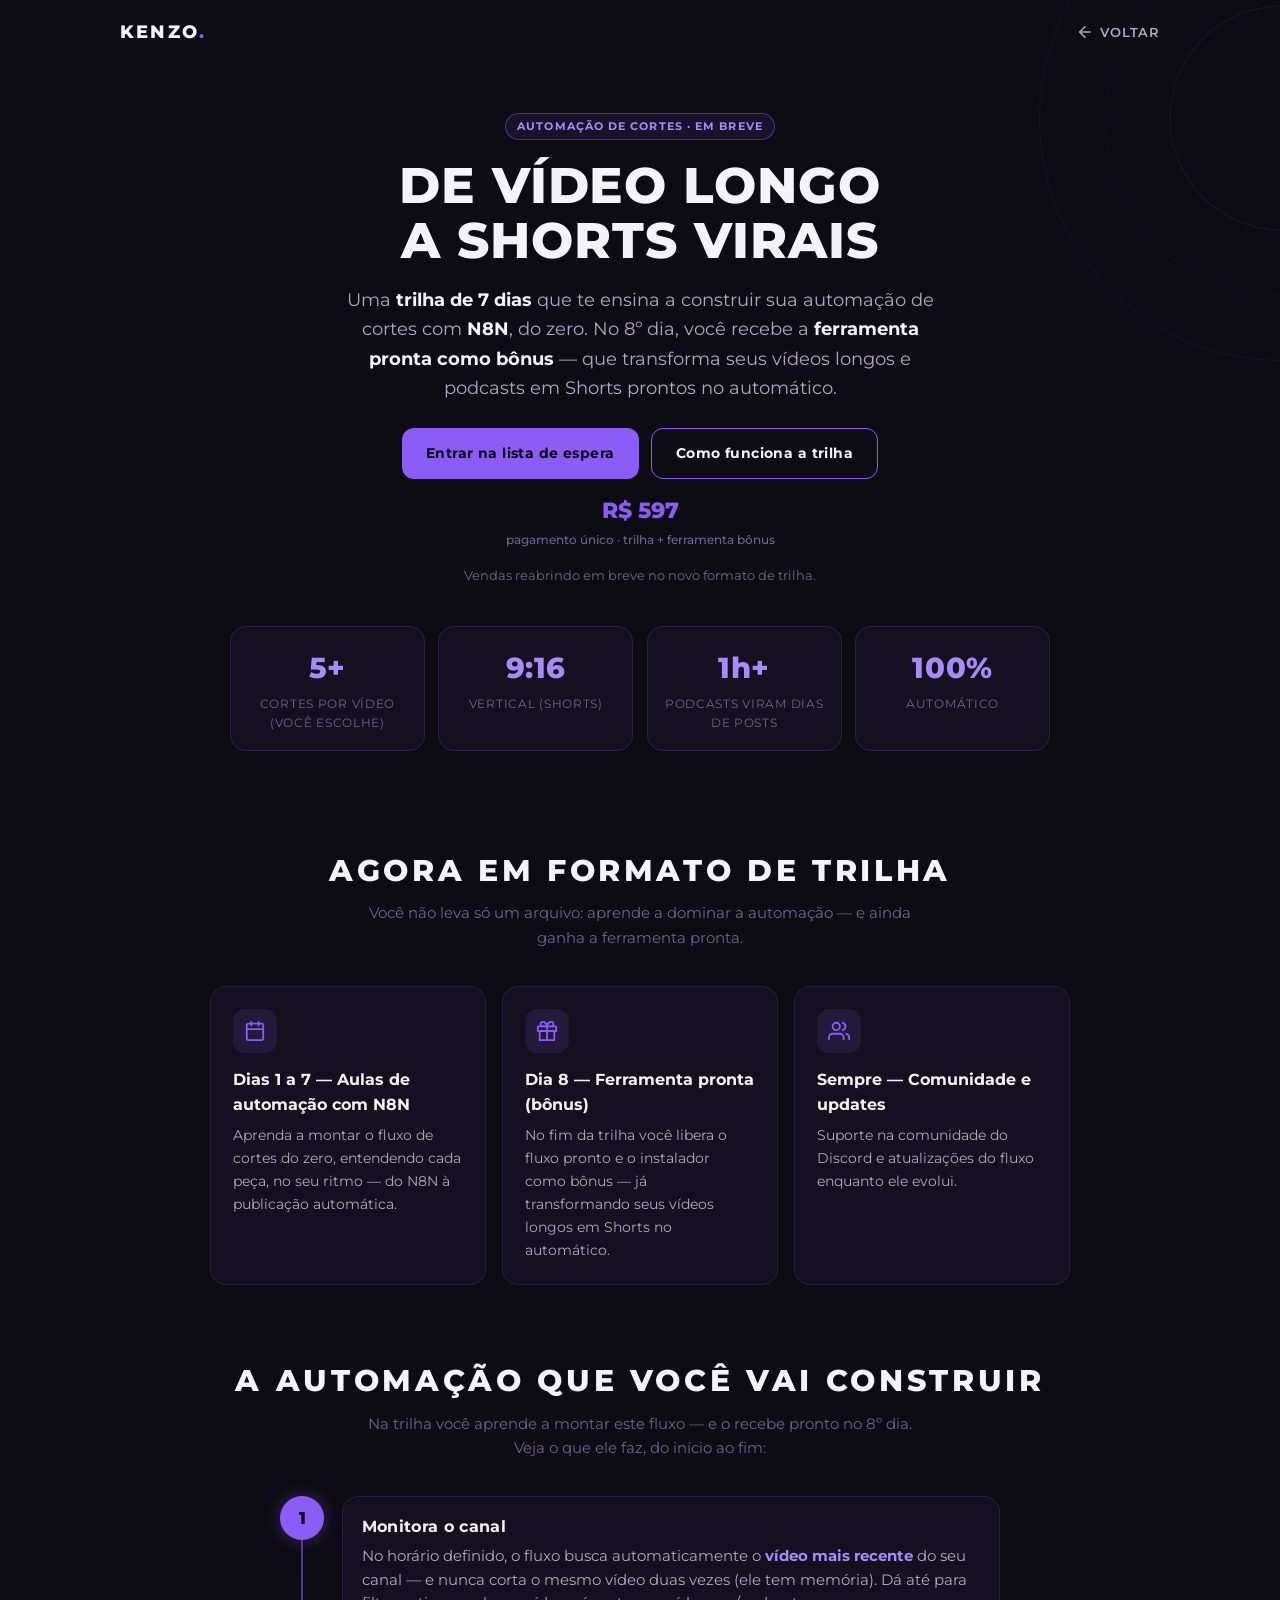
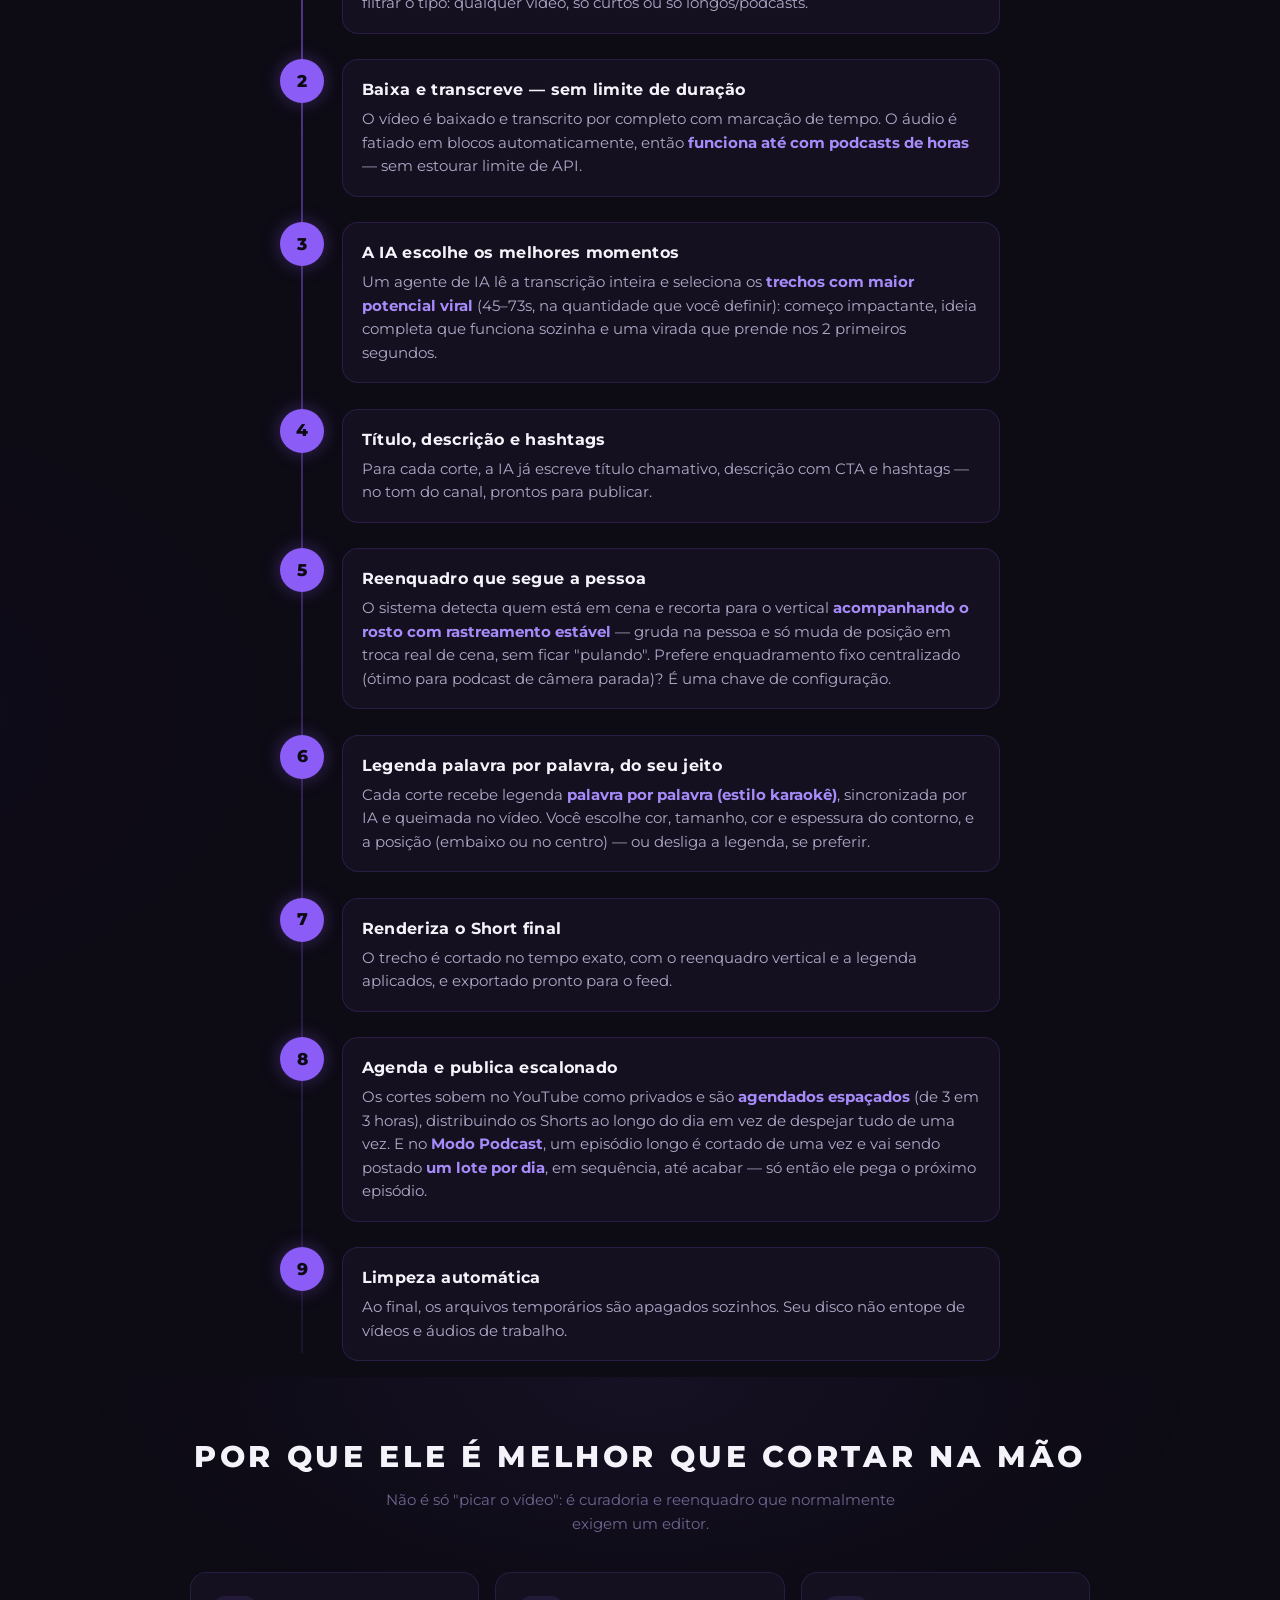
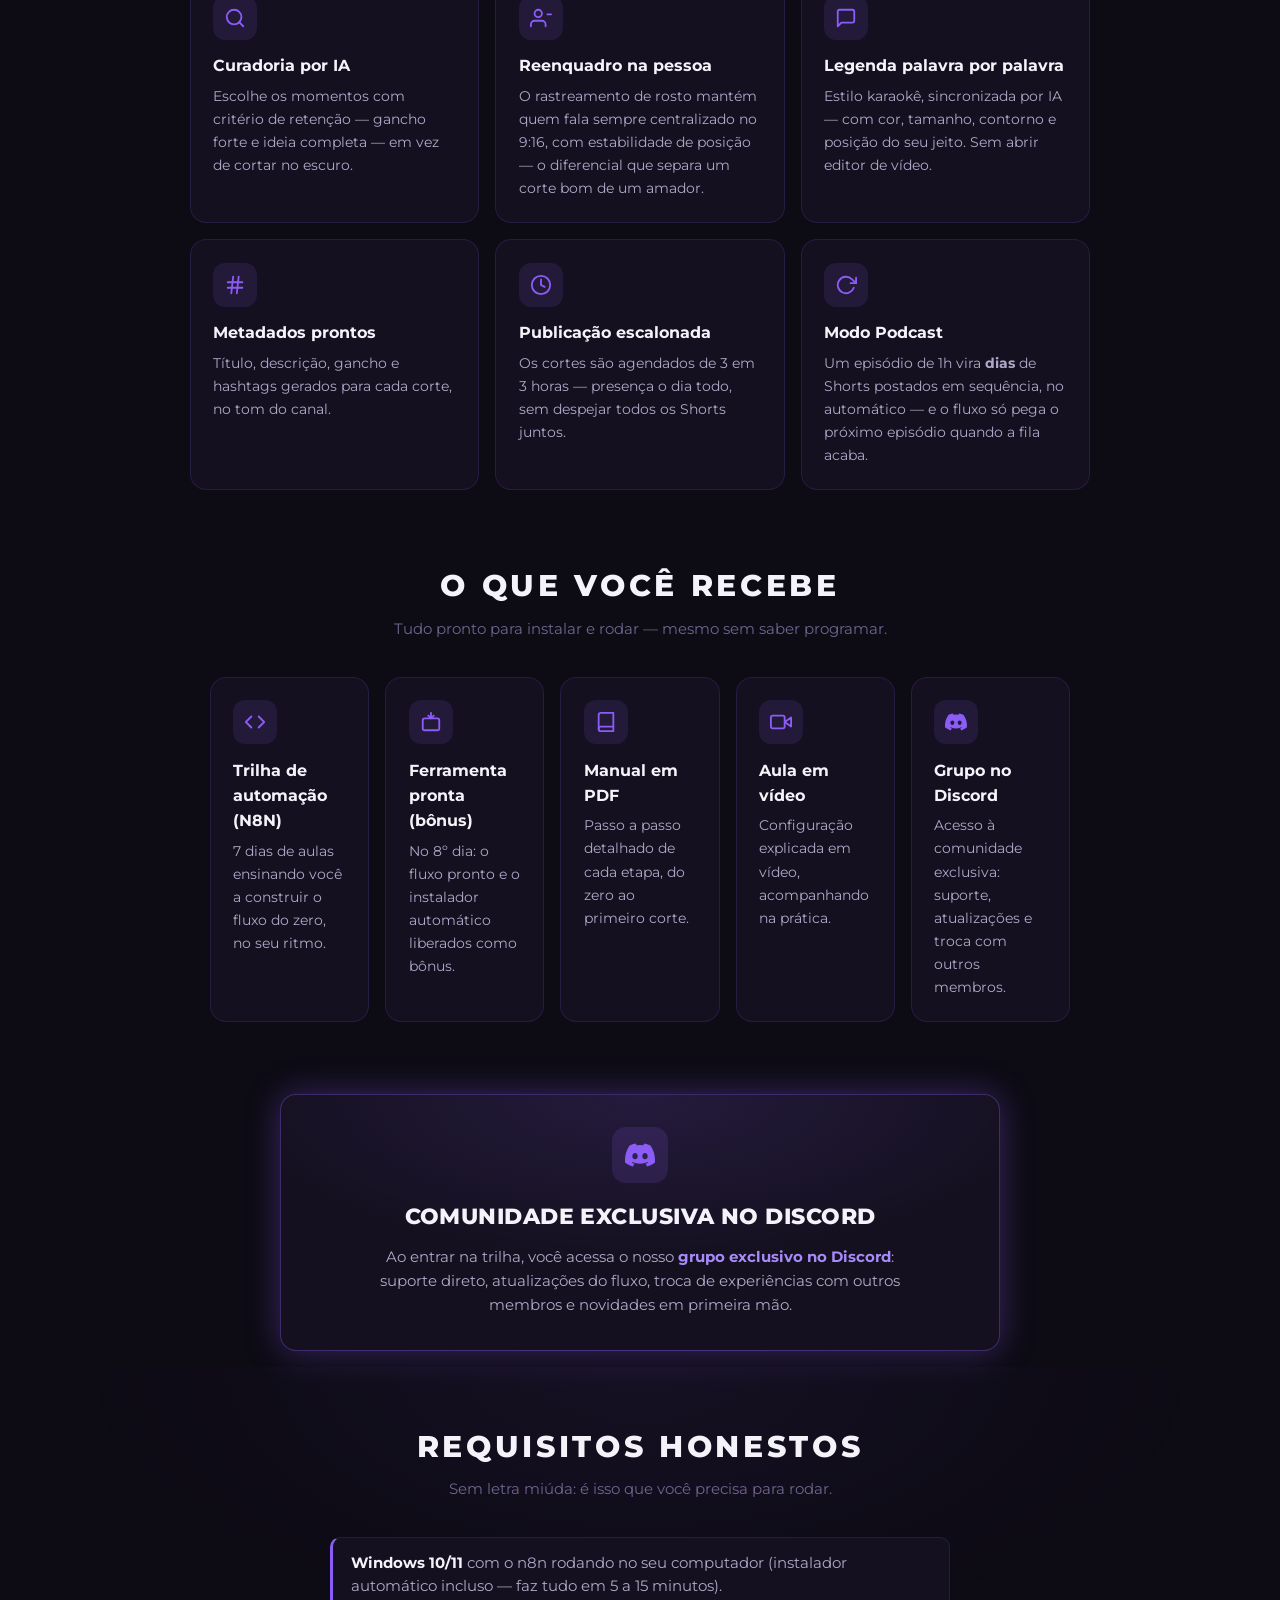
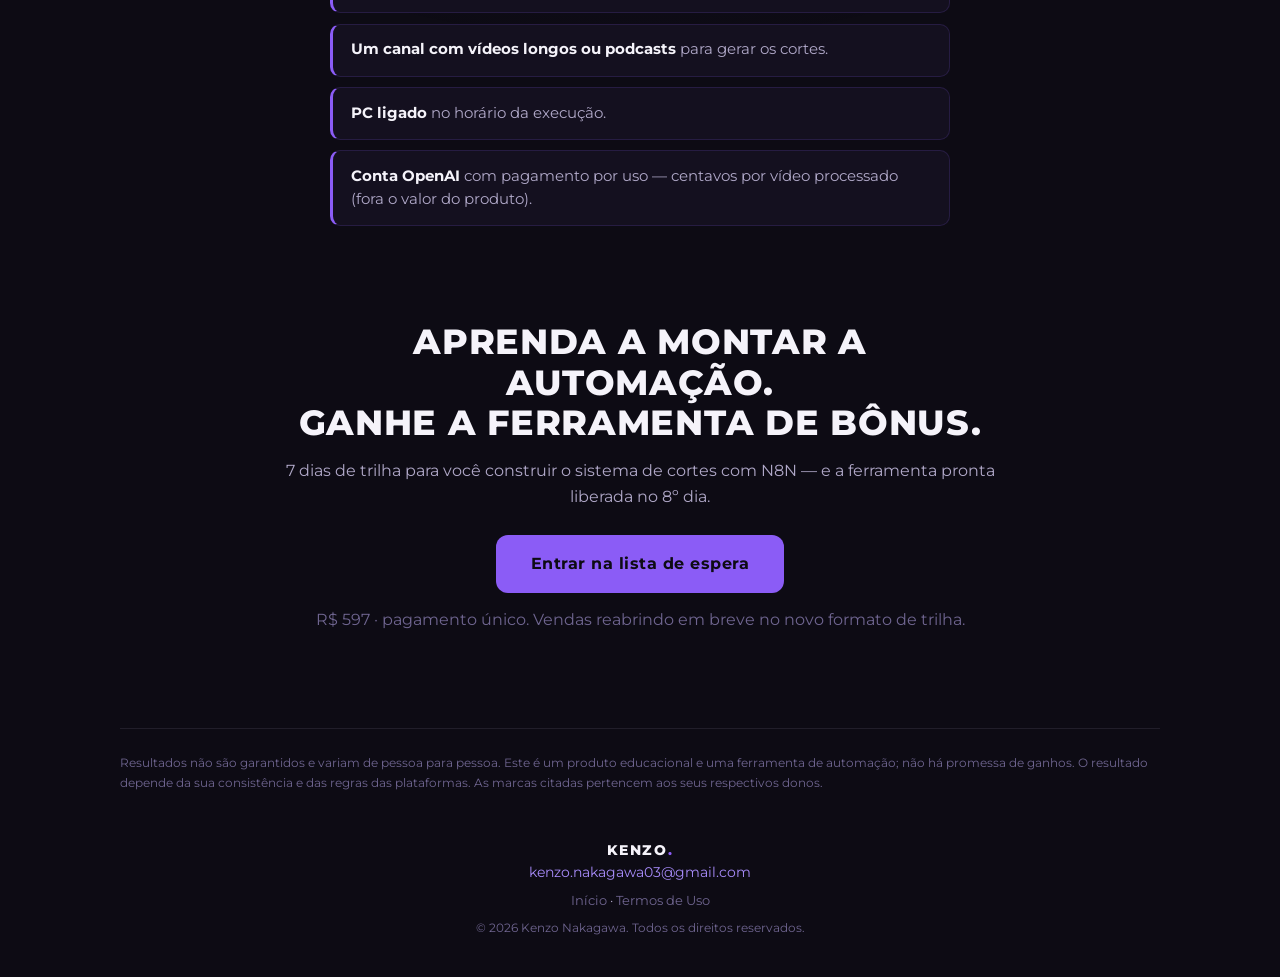
==== automacao-de-cortes.html @ 1c201d50 "AUVP: link de desconto sard.ink; repoe preco R$ 597 como ancora de pre-lancamento Co-Authored-By: Cl" ====
<!DOCTYPE html>
<html lang="pt-BR">
<head>
  <meta charset="UTF-8">
  <meta name="viewport" content="width=device-width, initial-scale=1.0">
  <title>Automação de Cortes — de vídeo longo a Shorts virais | Kenzo Nakagawa</title>

  <meta name="description" content="A IA assiste seus vídeos longos (até podcasts de horas), escolhe os melhores momentos e publica Shorts verticais prontos no YouTube: reenquadrados na pessoa, com legenda palavra por palavra e agendamento. Sem editor.">
  <meta name="author" content="Kenzo Nakagawa">

  <meta property="og:type" content="website">
  <meta property="og:title" content="Automação de Cortes — de vídeo longo a Shorts virais">
  <meta property="og:description" content="Vídeo longo ou podcast vira Shorts prontos: melhores momentos escolhidos por IA, reenquadro na pessoa, legenda palavra por palavra e agendamento. Veja como funciona.">
  <meta property="og:image" content="https://nakagawakenzoo.github.io/assets/og-cover.jpg">
  <meta property="og:url" content="https://nakagawakenzoo.github.io/automacao-de-cortes.html">
  <meta name="twitter:card" content="summary_large_image">
  <link rel="canonical" href="https://nakagawakenzoo.github.io/automacao-de-cortes.html">

  <link rel="icon" type="image/svg+xml" href="assets/favicon.svg">

  <link rel="preconnect" href="https://fonts.googleapis.com">
  <link rel="preconnect" href="https://fonts.gstatic.com" crossorigin>
  <link href="https://fonts.googleapis.com/css2?family=Montserrat:wght@400;500;600;700;800&display=swap" rel="stylesheet">

  <link rel="stylesheet" href="styles.css">
  <link rel="stylesheet" href="produto.css">

  <!-- Analytics (GoatCounter — sem cookies, LGPD-friendly). Descomentar após criar a conta (ver index.html). -->
  <!-- <script data-goatcounter="https://kenzonakagawa.goatcounter.com/count" async src="https://gc.zgo.at/count.js"></script> -->
</head>
<body class="page-cortes">

  <a class="skip-link" href="#como-funciona">Pular para o conteúdo</a>

  <div class="rings" aria-hidden="true">
    <svg class="rings-svg rings-top" viewBox="0 0 600 600" fill="none">
      <circle cx="300" cy="300" r="120" stroke="currentColor" stroke-width="1.5"/>
      <circle cx="300" cy="300" r="190" stroke="currentColor" stroke-width="1" stroke-dasharray="6 14"/>
      <circle cx="300" cy="300" r="260" stroke="currentColor" stroke-width="1"/>
    </svg>
  </div>

  <!-- ============ HEADER ============ -->
  <header class="header" id="header">
    <nav class="header-inner" aria-label="Navegação principal">
      <a class="brand" href="index.html">KENZO<span class="brand-accent">.</span></a>
      <a class="back-link" href="index.html#produtos">
        <svg viewBox="0 0 24 24" fill="none" stroke="currentColor" stroke-width="2" stroke-linecap="round" stroke-linejoin="round" aria-hidden="true"><line x1="19" y1="12" x2="5" y2="12"/><polyline points="12 19 5 12 12 5"/></svg>
        <span>Voltar</span>
      </a>
    </nav>
  </header>

  <main>

    <!-- ============ HERO ============ -->
    <section class="v-hero">
      <span class="badge">Automação de Cortes · Em breve</span>
      <h1 class="v-hero-title">De vídeo longo<br>a Shorts virais</h1>
      <p class="v-hero-sub">Uma <strong>trilha de 7 dias</strong> que te ensina a construir sua automação de cortes com <strong>N8N</strong>, do zero. No 8º dia, você recebe a <strong>ferramenta pronta como bônus</strong> — que transforma seus vídeos longos e podcasts em Shorts prontos no automático.</p>
      <div class="v-hero-actions">
        <!-- Vendas pausadas: link Kiwify guardado p/ reabertura -> https://pay.kiwify.com.br/1YQ9fto -->
        <a class="btn btn-primary" href="mailto:kenzo.nakagawa03@gmail.com?subject=Lista%20de%20espera%20-%20Automa%C3%A7%C3%A3o%20de%20Cortes&body=Quero%20ser%20avisado(a)%20quando%20a%20trilha%20de%20Automa%C3%A7%C3%A3o%20de%20Cortes%20for%20lan%C3%A7ada.">Entrar na lista de espera</a>
        <a class="btn btn-ghost" href="#trilha">Como funciona a trilha</a>
      </div>
      <p class="v-price">R$ 597 <span>pagamento único · trilha + ferramenta bônus</span></p>
      <p class="v-cta-note">Vendas reabrindo em breve no novo formato de trilha.</p>

      <div class="v-stats">
        <div class="v-stat"><span class="v-stat-num">5+</span><span class="v-stat-label">cortes por vídeo (você escolhe)</span></div>
        <div class="v-stat"><span class="v-stat-num">9:16</span><span class="v-stat-label">vertical (Shorts)</span></div>
        <div class="v-stat"><span class="v-stat-num">1h+</span><span class="v-stat-label">podcasts viram dias de posts</span></div>
        <div class="v-stat"><span class="v-stat-num">100%</span><span class="v-stat-label">automático</span></div>
      </div>
    </section>

    <!-- ============ A TRILHA ============ -->
    <section class="v-section" id="trilha">
      <div class="v-section-head">
        <h2 class="section-title">Agora em formato de trilha</h2>
        <p class="section-sub">Você não leva só um arquivo: aprende a dominar a automação — e ainda ganha a ferramenta pronta.</p>
      </div>
      <div class="v-grid">
        <div class="v-feature">
          <div class="v-feature-ic" aria-hidden="true"><svg viewBox="0 0 24 24" fill="none" stroke="currentColor" stroke-width="2" stroke-linecap="round" stroke-linejoin="round"><rect x="3" y="4" width="18" height="18" rx="2"/><line x1="16" y1="2" x2="16" y2="6"/><line x1="8" y1="2" x2="8" y2="6"/><line x1="3" y1="10" x2="21" y2="10"/></svg></div>
          <h3>Dias 1 a 7 — Aulas de automação com N8N</h3>
          <p>Aprenda a montar o fluxo de cortes do zero, entendendo cada peça, no seu ritmo — do N8N à publicação automática.</p>
        </div>
        <div class="v-feature">
          <div class="v-feature-ic" aria-hidden="true"><svg viewBox="0 0 24 24" fill="none" stroke="currentColor" stroke-width="2" stroke-linecap="round" stroke-linejoin="round"><polyline points="20 12 20 22 4 22 4 12"/><rect x="2" y="7" width="20" height="5"/><line x1="12" y1="22" x2="12" y2="7"/><path d="M12 7H7.5a2.5 2.5 0 0 1 0-5C11 2 12 7 12 7z"/><path d="M12 7h4.5a2.5 2.5 0 0 0 0-5C13 2 12 7 12 7z"/></svg></div>
          <h3>Dia 8 — Ferramenta pronta (bônus)</h3>
          <p>No fim da trilha você libera o fluxo pronto e o instalador como bônus — já transformando seus vídeos longos em Shorts no automático.</p>
        </div>
        <div class="v-feature">
          <div class="v-feature-ic" aria-hidden="true"><svg viewBox="0 0 24 24" fill="none" stroke="currentColor" stroke-width="2" stroke-linecap="round" stroke-linejoin="round"><path d="M17 21v-2a4 4 0 0 0-4-4H5a4 4 0 0 0-4 4v2"/><circle cx="9" cy="7" r="4"/><path d="M23 21v-2a4 4 0 0 0-3-3.87"/><path d="M16 3.13a4 4 0 0 1 0 7.75"/></svg></div>
          <h3>Sempre — Comunidade e updates</h3>
          <p>Suporte na comunidade do Discord e atualizações do fluxo enquanto ele evolui.</p>
        </div>
      </div>
    </section>

    <!-- ============ COMO FUNCIONA (timeline) ============ -->
    <section class="v-section" id="como-funciona">
      <div class="v-section-head">
        <h2 class="section-title">A automação que você vai construir</h2>
        <p class="section-sub">Na trilha você aprende a montar este fluxo — e o recebe pronto no 8º dia. Veja o que ele faz, do início ao fim:</p>
      </div>

      <ol class="timeline">
        <li class="tl-item">
          <div class="tl-marker"><span>1</span></div>
          <div class="tl-body">
            <h3>Monitora o canal</h3>
            <p>No horário definido, o fluxo busca automaticamente o <strong>vídeo mais recente</strong> do seu canal — e nunca corta o mesmo vídeo duas vezes (ele tem memória). Dá até para filtrar o tipo: qualquer vídeo, só curtos ou só longos/podcasts.</p>
          </div>
        </li>
        <li class="tl-item">
          <div class="tl-marker"><span>2</span></div>
          <div class="tl-body">
            <h3>Baixa e transcreve — sem limite de duração</h3>
            <p>O vídeo é baixado e transcrito por completo com marcação de tempo. O áudio é fatiado em blocos automaticamente, então <strong>funciona até com podcasts de horas</strong> — sem estourar limite de API.</p>
          </div>
        </li>
        <li class="tl-item">
          <div class="tl-marker"><span>3</span></div>
          <div class="tl-body">
            <h3>A IA escolhe os melhores momentos</h3>
            <p>Um agente de IA lê a transcrição inteira e seleciona os <strong>trechos com maior potencial viral</strong> (45–73s, na quantidade que você definir): começo impactante, ideia completa que funciona sozinha e uma virada que prende nos 2 primeiros segundos.</p>
          </div>
        </li>
        <li class="tl-item">
          <div class="tl-marker"><span>4</span></div>
          <div class="tl-body">
            <h3>Título, descrição e hashtags</h3>
            <p>Para cada corte, a IA já escreve título chamativo, descrição com CTA e hashtags — no tom do canal, prontos para publicar.</p>
          </div>
        </li>
        <li class="tl-item">
          <div class="tl-marker"><span>5</span></div>
          <div class="tl-body">
            <h3>Reenquadro que segue a pessoa</h3>
            <p>O sistema detecta quem está em cena e recorta para o vertical <strong>acompanhando o rosto com rastreamento estável</strong> — gruda na pessoa e só muda de posição em troca real de cena, sem ficar "pulando". Prefere enquadramento fixo centralizado (ótimo para podcast de câmera parada)? É uma chave de configuração.</p>
          </div>
        </li>
        <li class="tl-item">
          <div class="tl-marker"><span>6</span></div>
          <div class="tl-body">
            <h3>Legenda palavra por palavra, do seu jeito</h3>
            <p>Cada corte recebe legenda <strong>palavra por palavra (estilo karaokê)</strong>, sincronizada por IA e queimada no vídeo. Você escolhe cor, tamanho, cor e espessura do contorno, e a posição (embaixo ou no centro) — ou desliga a legenda, se preferir.</p>
          </div>
        </li>
        <li class="tl-item">
          <div class="tl-marker"><span>7</span></div>
          <div class="tl-body">
            <h3>Renderiza o Short final</h3>
            <p>O trecho é cortado no tempo exato, com o reenquadro vertical e a legenda aplicados, e exportado pronto para o feed.</p>
          </div>
        </li>
        <li class="tl-item">
          <div class="tl-marker"><span>8</span></div>
          <div class="tl-body">
            <h3>Agenda e publica escalonado</h3>
            <p>Os cortes sobem no YouTube como privados e são <strong>agendados espaçados</strong> (de 3 em 3 horas), distribuindo os Shorts ao longo do dia em vez de despejar tudo de uma vez. E no <strong>Modo Podcast</strong>, um episódio longo é cortado de uma vez e vai sendo postado <strong>um lote por dia</strong>, em sequência, até acabar — só então ele pega o próximo episódio.</p>
          </div>
        </li>
        <li class="tl-item">
          <div class="tl-marker"><span>9</span></div>
          <div class="tl-body">
            <h3>Limpeza automática</h3>
            <p>Ao final, os arquivos temporários são apagados sozinhos. Seu disco não entope de vídeos e áudios de trabalho.</p>
          </div>
        </li>
      </ol>
    </section>

    <!-- ============ POR QUE É BOM ============ -->
    <section class="v-section v-section-alt">
      <div class="v-section-head">
        <h2 class="section-title">Por que ele é melhor que cortar na mão</h2>
        <p class="section-sub">Não é só "picar o vídeo": é curadoria e reenquadro que normalmente exigem um editor.</p>
      </div>

      <div class="v-grid">
        <div class="v-feature">
          <div class="v-feature-ic" aria-hidden="true"><svg viewBox="0 0 24 24" fill="none" stroke="currentColor" stroke-width="2" stroke-linecap="round" stroke-linejoin="round"><circle cx="11" cy="11" r="8"/><line x1="21" y1="21" x2="16.65" y2="16.65"/></svg></div>
          <h3>Curadoria por IA</h3>
          <p>Escolhe os momentos com critério de retenção — gancho forte e ideia completa — em vez de cortar no escuro.</p>
        </div>
        <div class="v-feature">
          <div class="v-feature-ic" aria-hidden="true"><svg viewBox="0 0 24 24" fill="none" stroke="currentColor" stroke-width="2" stroke-linecap="round" stroke-linejoin="round"><path d="M17 21v-2a4 4 0 0 0-4-4H5a4 4 0 0 0-4 4v2"/><circle cx="9" cy="7" r="4"/><line x1="19" y1="8" x2="23" y2="8"/></svg></div>
          <h3>Reenquadro na pessoa</h3>
          <p>O rastreamento de rosto mantém quem fala sempre centralizado no 9:16, com estabilidade de posição — o diferencial que separa um corte bom de um amador.</p>
        </div>
        <div class="v-feature">
          <div class="v-feature-ic" aria-hidden="true"><svg viewBox="0 0 24 24" fill="none" stroke="currentColor" stroke-width="2" stroke-linecap="round" stroke-linejoin="round"><path d="M21 15a2 2 0 0 1-2 2H7l-4 4V5a2 2 0 0 1 2-2h14a2 2 0 0 1 2 2z"/></svg></div>
          <h3>Legenda palavra por palavra</h3>
          <p>Estilo karaokê, sincronizada por IA — com cor, tamanho, contorno e posição do seu jeito. Sem abrir editor de vídeo.</p>
        </div>
        <div class="v-feature">
          <div class="v-feature-ic" aria-hidden="true"><svg viewBox="0 0 24 24" fill="none" stroke="currentColor" stroke-width="2" stroke-linecap="round" stroke-linejoin="round"><line x1="4" y1="9" x2="20" y2="9"/><line x1="4" y1="15" x2="20" y2="15"/><line x1="10" y1="3" x2="8" y2="21"/><line x1="16" y1="3" x2="14" y2="21"/></svg></div>
          <h3>Metadados prontos</h3>
          <p>Título, descrição, gancho e hashtags gerados para cada corte, no tom do canal.</p>
        </div>
        <div class="v-feature">
          <div class="v-feature-ic" aria-hidden="true"><svg viewBox="0 0 24 24" fill="none" stroke="currentColor" stroke-width="2" stroke-linecap="round" stroke-linejoin="round"><circle cx="12" cy="12" r="10"/><polyline points="12 6 12 12 16 14"/></svg></div>
          <h3>Publicação escalonada</h3>
          <p>Os cortes são agendados de 3 em 3 horas — presença o dia todo, sem despejar todos os Shorts juntos.</p>
        </div>
        <div class="v-feature">
          <div class="v-feature-ic" aria-hidden="true"><svg viewBox="0 0 24 24" fill="none" stroke="currentColor" stroke-width="2" stroke-linecap="round" stroke-linejoin="round"><polyline points="23 4 23 10 17 10"/><path d="M20.49 15a9 9 0 1 1-2.12-9.36L23 10"/></svg></div>
          <h3>Modo Podcast</h3>
          <p>Um episódio de 1h vira <strong>dias</strong> de Shorts postados em sequência, no automático — e o fluxo só pega o próximo episódio quando a fila acaba.</p>
        </div>
      </div>
    </section>

    <!-- ============ INCLUÍDO ============ -->
    <section class="v-section">
      <div class="v-section-head">
        <h2 class="section-title">O que você recebe</h2>
        <p class="section-sub">Tudo pronto para instalar e rodar — mesmo sem saber programar.</p>
      </div>

      <div class="v-grid v-grid-4">
        <div class="v-deliver">
          <div class="v-feature-ic" aria-hidden="true"><svg viewBox="0 0 24 24" fill="none" stroke="currentColor" stroke-width="2" stroke-linecap="round" stroke-linejoin="round"><polyline points="16 18 22 12 16 6"/><polyline points="8 6 2 12 8 18"/></svg></div>
          <h3>Trilha de automação (N8N)</h3>
          <p>7 dias de aulas ensinando você a construir o fluxo do zero, no seu ritmo.</p>
        </div>
        <div class="v-deliver">
          <div class="v-feature-ic" aria-hidden="true"><svg viewBox="0 0 24 24" fill="none" stroke="currentColor" stroke-width="2" stroke-linecap="round" stroke-linejoin="round"><path d="M12 2v6m0 0 3-3m-3 3L9 5"/><rect x="3" y="8" width="18" height="13" rx="2"/></svg></div>
          <h3>Ferramenta pronta (bônus)</h3>
          <p>No 8º dia: o fluxo pronto e o instalador automático liberados como bônus.</p>
        </div>
        <div class="v-deliver">
          <div class="v-feature-ic" aria-hidden="true"><svg viewBox="0 0 24 24" fill="none" stroke="currentColor" stroke-width="2" stroke-linecap="round" stroke-linejoin="round"><path d="M4 19.5A2.5 2.5 0 0 1 6.5 17H20"/><path d="M6.5 2H20v20H6.5A2.5 2.5 0 0 1 4 19.5v-15A2.5 2.5 0 0 1 6.5 2z"/></svg></div>
          <h3>Manual em PDF</h3>
          <p>Passo a passo detalhado de cada etapa, do zero ao primeiro corte.</p>
        </div>
        <div class="v-deliver">
          <div class="v-feature-ic" aria-hidden="true"><svg viewBox="0 0 24 24" fill="none" stroke="currentColor" stroke-width="2" stroke-linecap="round" stroke-linejoin="round"><polygon points="23 7 16 12 23 17 23 7"/><rect x="1" y="5" width="15" height="14" rx="2"/></svg></div>
          <h3>Aula em vídeo</h3>
          <p>Configuração explicada em vídeo, acompanhando na prática.</p>
        </div>
        <div class="v-deliver">
          <div class="v-feature-ic" aria-hidden="true"><svg viewBox="0 0 24 24" fill="currentColor"><path d="M20.317 4.369a19.79 19.79 0 0 0-4.885-1.515a.074.074 0 0 0-.079.037c-.21.375-.444.864-.608 1.25a18.27 18.27 0 0 0-5.487 0a12.64 12.64 0 0 0-.617-1.25a.077.077 0 0 0-.079-.037A19.736 19.736 0 0 0 3.677 4.37a.07.07 0 0 0-.032.027C.533 9.046-.32 13.58.099 18.057a.082.082 0 0 0 .031.057a19.9 19.9 0 0 0 5.993 3.03a.078.078 0 0 0 .084-.028a14.09 14.09 0 0 0 1.226-1.994a.076.076 0 0 0-.041-.106a13.1 13.1 0 0 1-1.872-.892a.077.077 0 0 1-.008-.128a10.2 10.2 0 0 0 .372-.292a.074.074 0 0 1 .077-.01c3.928 1.793 8.18 1.793 12.062 0a.074.074 0 0 1 .078.009c.12.098.246.198.373.292a.077.077 0 0 1-.006.127a12.3 12.3 0 0 1-1.873.892a.077.077 0 0 0-.041.107c.36.698.772 1.362 1.225 1.993a.076.076 0 0 0 .084.028a19.84 19.84 0 0 0 6.002-3.03a.077.077 0 0 0 .032-.054c.5-5.177-.838-9.674-3.549-13.66a.061.061 0 0 0-.031-.03zM8.02 15.331c-1.183 0-2.157-1.085-2.157-2.419c0-1.333.956-2.419 2.157-2.419c1.21 0 2.176 1.096 2.157 2.42c0 1.333-.956 2.418-2.157 2.418zm7.975 0c-1.183 0-2.157-1.085-2.157-2.419c0-1.333.955-2.419 2.157-2.419c1.21 0 2.176 1.096 2.157 2.42c0 1.333-.946 2.418-2.157 2.418z"/></svg></div>
          <h3>Grupo no Discord</h3>
          <p>Acesso à comunidade exclusiva: suporte, atualizações e troca com outros membros.</p>
        </div>
      </div>
    </section>

    <!-- ============ COMUNIDADE (DISCORD) ============ -->
    <section class="v-section">
      <div class="v-community">
        <div class="v-community-ic" aria-hidden="true">
          <svg viewBox="0 0 24 24" fill="currentColor"><path d="M20.317 4.369a19.79 19.79 0 0 0-4.885-1.515a.074.074 0 0 0-.079.037c-.21.375-.444.864-.608 1.25a18.27 18.27 0 0 0-5.487 0a12.64 12.64 0 0 0-.617-1.25a.077.077 0 0 0-.079-.037A19.736 19.736 0 0 0 3.677 4.37a.07.07 0 0 0-.032.027C.533 9.046-.32 13.58.099 18.057a.082.082 0 0 0 .031.057a19.9 19.9 0 0 0 5.993 3.03a.078.078 0 0 0 .084-.028a14.09 14.09 0 0 0 1.226-1.994a.076.076 0 0 0-.041-.106a13.1 13.1 0 0 1-1.872-.892a.077.077 0 0 1-.008-.128a10.2 10.2 0 0 0 .372-.292a.074.074 0 0 1 .077-.01c3.928 1.793 8.18 1.793 12.062 0a.074.074 0 0 1 .078.009c.12.098.246.198.373.292a.077.077 0 0 1-.006.127a12.3 12.3 0 0 1-1.873.892a.077.077 0 0 0-.041.107c.36.698.772 1.362 1.225 1.993a.076.076 0 0 0 .084.028a19.84 19.84 0 0 0 6.002-3.03a.077.077 0 0 0 .032-.054c.5-5.177-.838-9.674-3.549-13.66a.061.061 0 0 0-.031-.03zM8.02 15.331c-1.183 0-2.157-1.085-2.157-2.419c0-1.333.956-2.419 2.157-2.419c1.21 0 2.176 1.096 2.157 2.42c0 1.333-.956 2.418-2.157 2.418zm7.975 0c-1.183 0-2.157-1.085-2.157-2.419c0-1.333.955-2.419 2.157-2.419c1.21 0 2.176 1.096 2.157 2.42c0 1.333-.946 2.418-2.157 2.418z"/></svg>
        </div>
        <h3>Comunidade exclusiva no Discord</h3>
        <p>Ao entrar na trilha, você acessa o nosso <strong>grupo exclusivo no Discord</strong>: suporte direto, atualizações do fluxo, troca de experiências com outros membros e novidades em primeira mão.</p>
      </div>
    </section>

    <!-- ============ REQUISITOS ============ -->
    <section class="v-section v-section-alt">
      <div class="v-section-head">
        <h2 class="section-title">Requisitos honestos</h2>
        <p class="section-sub">Sem letra miúda: é isso que você precisa para rodar.</p>
      </div>
      <ul class="v-req">
        <li><strong>Windows 10/11</strong> com o n8n rodando no seu computador (instalador automático incluso — faz tudo em 5 a 15 minutos).</li>
        <li><strong>Um canal com vídeos longos ou podcasts</strong> para gerar os cortes.</li>
        <li><strong>PC ligado</strong> no horário da execução.</li>
        <li><strong>Conta OpenAI</strong> com pagamento por uso — centavos por vídeo processado (fora o valor do produto).</li>
      </ul>
    </section>

    <!-- ============ CTA FINAL ============ -->
    <section class="v-cta">
      <h2>Aprenda a montar a automação.<br>Ganhe a ferramenta de bônus.</h2>
      <p>7 dias de trilha para você construir o sistema de cortes com N8N — e a ferramenta pronta liberada no 8º dia.</p>
      <!-- Vendas pausadas: link Kiwify guardado p/ reabertura -> https://pay.kiwify.com.br/1YQ9fto -->
      <a class="btn btn-primary btn-lg" href="mailto:kenzo.nakagawa03@gmail.com?subject=Lista%20de%20espera%20-%20Automa%C3%A7%C3%A3o%20de%20Cortes&body=Quero%20ser%20avisado(a)%20quando%20a%20trilha%20de%20Automa%C3%A7%C3%A3o%20de%20Cortes%20for%20lan%C3%A7ada.">Entrar na lista de espera</a>
      <p class="v-cta-note">R$ 597 · pagamento único. Vendas reabrindo em breve no novo formato de trilha.</p>
    </section>

    <section class="disclaimer">
      <p>Resultados não são garantidos e variam de pessoa para pessoa. Este é um produto educacional e uma ferramenta de automação; não há promessa de ganhos. O resultado depende da sua consistência e das regras das plataformas. As marcas citadas pertencem aos seus respectivos donos.</p>
    </section>

  </main>

  <footer class="footer">
    <p class="footer-brand">KENZO<span class="brand-accent">.</span></p>
    <p><a href="mailto:kenzo.nakagawa03@gmail.com">kenzo.nakagawa03@gmail.com</a></p>
    <p class="footer-links"><a href="index.html">Início</a> · <a href="termos.html">Termos de Uso</a></p>
    <p class="footer-copy">© <span id="year"></span> Kenzo Nakagawa. Todos os direitos reservados.</p>
  </footer>

  <script>
    // header com blur ao rolar + ano dinâmico (página leve, sem dependências)
    (function () {
      var header = document.getElementById("header");
      function onScroll() { header.classList.toggle("scrolled", window.scrollY > 8); }
      window.addEventListener("scroll", onScroll, { passive: true });
      onScroll();
      document.getElementById("year").textContent = new Date().getFullYear();
    })();
  </script>
</body>
</html>
---- styles.css ----
/* ==========================================================================
   Kenzo Nakagawa — landing + link-in-bio
   Tema dark fixo; a cor de destaque (--accent) muda conforme o produto.
   ========================================================================== */

:root {
  /* Cor de destaque global — trocada via JS (padrão: violeta) */
  --accent: #8b5cf6;
  --accent-soft: #a78bfa;
  --accent-contrast: #0d0b14;
  --accent-glow: rgba(139, 92, 246, 0.35);

  /* Fundos */
  --bg: #0d0b14;
  --bg-deep: #070510;
  --bg-raise: #100c1c;
  --bg-card: #14101f;

  /* Texto */
  --text: #f5f3fa;
  --text-body: #b0a8c8;
  --text-dim: #6f6590;

  --radius-card: 16px;
  --radius-btn: 12px;
  --header-h: 64px;
}

/* Cores fixas de cada card (fonte de verdade lida pelo JS) */
[data-accent="violet"] { --card: #8b5cf6; --card-soft: #a78bfa; --card-contrast: #0d0b14; --card-glow: rgba(139, 92, 246, 0.35); }
[data-accent="green"]  { --card: #10b981; --card-soft: #34d399; --card-contrast: #0d0b14; --card-glow: rgba(16, 185, 129, 0.35); }
[data-accent="yellow"] { --card: #facc15; --card-soft: #fde047; --card-contrast: #0d0b14; --card-glow: rgba(250, 204, 21, 0.35); }
[data-accent="blue"]   { --card: #38bdf8; --card-soft: #7dd3fc; --card-contrast: #0d0b14; --card-glow: rgba(56, 189, 248, 0.35); }
[data-accent="rose"]   { --card: #f43f5e; --card-soft: #fb7185; --card-contrast: #0d0b14; --card-glow: rgba(244, 63, 94, 0.35); }

/* ============ Reset básico ============ */
*, *::before, *::after { box-sizing: border-box; margin: 0; padding: 0; }

html {
  scroll-behavior: smooth;
  scroll-padding-top: calc(var(--header-h) + 12px);
}

body {
  font-family: "Montserrat", system-ui, -apple-system, sans-serif;
  background-color: var(--bg);
  background-image:
    radial-gradient(1200px 700px at 85% -10%, #1b1430 0%, transparent 60%),
    radial-gradient(900px 600px at -15% 40%, #100c1c 0%, transparent 55%),
    radial-gradient(1000px 800px at 50% 110%, #070510 0%, transparent 60%);
  color: var(--text-body);
  line-height: 1.6;
  -webkit-font-smoothing: antialiased;
  overflow-x: hidden;
}

img { max-width: 100%; display: block; }

a { color: var(--accent-soft); transition: color 0.4s ease; }

:focus-visible {
  outline: 2px solid var(--accent);
  outline-offset: 3px;
  border-radius: 4px;
}

.skip-link {
  position: absolute;
  left: -9999px;
  top: 0;
  z-index: 200;
  background: var(--accent);
  color: var(--accent-contrast);
  padding: 0.6rem 1rem;
  border-radius: 0 0 8px 0;
  font-weight: 700;
  text-decoration: none;
}
.skip-link:focus { left: 0; }

/* ============ Anéis decorativos ============ */
.rings {
  position: fixed;
  inset: 0;
  z-index: -1;
  color: var(--accent);
  transition: color 0.4s ease;
  pointer-events: none;
}

.rings-svg { position: absolute; opacity: 0.1; }

.rings-top {
  width: min(80vw, 560px);
  top: -18vh;
  right: -22vw;
  animation: spin 90s linear infinite;
}

.rings-bottom {
  width: min(90vw, 640px);
  bottom: -25vh;
  left: -28vw;
  animation: spin 120s linear infinite reverse;
}

@keyframes spin { to { transform: rotate(360deg); } }

/* ============ Header ============ */
.header {
  position: fixed;
  top: 0;
  left: 0;
  right: 0;
  z-index: 100;
  transition: background-color 0.3s ease, box-shadow 0.3s ease, backdrop-filter 0.3s ease;
}

.header.scrolled {
  background: rgba(13, 11, 20, 0.75);
  -webkit-backdrop-filter: blur(12px);
  backdrop-filter: blur(12px);
  box-shadow: 0 1px 0 rgba(139, 92, 246, 0.12);
}

.header-inner {
  max-width: 1080px;
  margin: 0 auto;
  height: var(--header-h);
  padding: 0 1.25rem;
  display: flex;
  align-items: center;
  justify-content: space-between;
}

.brand {
  font-weight: 800;
  font-size: 1.15rem;
  letter-spacing: 0.12em;
  color: var(--text);
  text-decoration: none;
  text-transform: uppercase;
}

.brand-accent { color: var(--accent); transition: color 0.4s ease; }

.header-social {
  display: flex;
  align-items: center;
  gap: 0.35rem;
}

.header-social a {
  display: flex;
  align-items: center;
  justify-content: center;
  width: 38px;
  height: 38px;
  border-radius: 10px;
  color: var(--text-body);
  transition: color 0.4s ease, background-color 0.3s ease, transform 0.2s ease;
}

.header-social svg {
  width: 19px;
  height: 19px;
}

.header-social a:hover {
  color: var(--accent);
  background: color-mix(in srgb, var(--accent) 12%, transparent);
  transform: translateY(-1px);
}

/* ============ Hero ============ */
.hero {
  max-width: 1080px;
  margin: 0 auto;
  padding: calc(var(--header-h) + 2.5rem) 1.25rem 2.5rem;
  text-align: center;
}

.avatar {
  width: 104px;
  height: 104px;
  border-radius: 50%;
  margin: 0 auto 1rem;
  border: 2px solid var(--accent);
  box-shadow: 0 0 32px var(--accent-glow);
  object-fit: cover;
  animation: avatarNeon 8s linear infinite;
}

.avatar-placeholder {
  display: flex;
  align-items: center;
  justify-content: center;
  background: linear-gradient(135deg, #1b1430, #100c1c);
}

.avatar-k {
  font-family: "UnifrakturCook", "Montserrat", serif;
  font-weight: 700;
  font-size: 3.4rem;
  line-height: 1;
  color: var(--text);
  transform: translateY(2px);
  animation: kNeon 8s linear infinite;
}

.hero-title {
  color: var(--text);
  font-weight: 800;
  font-size: clamp(1.6rem, 5vw, 2.4rem);
  letter-spacing: 0.1em;
  text-transform: uppercase;
}

/* ===== Glitch periódico (a cada 5s) no nome ===== */
.glitch {
  position: relative;
  animation: glitchShake 5s infinite;
}

.glitch::before,
.glitch::after {
  content: attr(data-text);
  position: absolute;
  left: 0;
  top: 0;
  width: 100%;
  text-align: center;
  letter-spacing: inherit;
  text-transform: inherit;
  pointer-events: none;
  opacity: 0;
}

.glitch::before { color: #22d3ee; animation: glitchTop 5s infinite; }
.glitch::after  { color: #f0398b; animation: glitchBottom 5s infinite; }

@keyframes glitchShake {
  0%, 8%, 100% { transform: translate(0, 0); }
  1% { transform: translate(-2px, 1px); }
  2% { transform: translate(2px, -1px); }
  3% { transform: translate(-1px, -2px); }
  4% { transform: translate(2px, 1px); }
  5% { transform: translate(-2px, 0); }
  6% { transform: translate(1px, -1px); }
  7% { transform: translate(-1px, 1px); }
}

@keyframes glitchTop {
  0%   { opacity: 0; clip-path: inset(0 0 100% 0); transform: translate(0, 0); }
  0.5% { opacity: 0.9; clip-path: inset(0 0 62% 0); transform: translate(-4px, -2px); }
  2%   { clip-path: inset(22% 0 40% 0); transform: translate(4px, 2px); }
  4%   { clip-path: inset(42% 0 20% 0); transform: translate(-5px, 0); }
  6%   { clip-path: inset(12% 0 68% 0); transform: translate(3px, -1px); }
  8%   { opacity: 0.9; clip-path: inset(58% 0 10% 0); transform: translate(-2px, 2px); }
  8.5%, 100% { opacity: 0; transform: translate(0, 0); }
}

@keyframes glitchBottom {
  0%   { opacity: 0; clip-path: inset(100% 0 0 0); transform: translate(0, 0); }
  0.5% { opacity: 0.9; clip-path: inset(68% 0 0 0); transform: translate(4px, 2px); }
  2%   { clip-path: inset(40% 0 30% 0); transform: translate(-4px, -2px); }
  4%   { clip-path: inset(20% 0 50% 0); transform: translate(5px, 0); }
  6%   { clip-path: inset(60% 0 12% 0); transform: translate(-3px, 1px); }
  8%   { opacity: 0.9; clip-path: inset(10% 0 78% 0); transform: translate(2px, -2px); }
  8.5%, 100% { opacity: 0; transform: translate(0, 0); }
}

.hero-bio {
  margin-top: 0.5rem;
  font-size: clamp(1.05rem, 3vw, 1.35rem);
  font-weight: 500;
  letter-spacing: 0.35em;
  text-transform: uppercase;
  color: var(--accent-soft);
  /* letter-spacing empurra o texto; compensa o recuo à direita */
  padding-left: 0.35em;
  min-height: 1.6em; /* evita "pulo" de layout durante a digitação */
  animation: textNeon 8s linear infinite;
}

/* cursor piscando após o Tèknolōdiæ */
.caret {
  display: inline-block;
  width: 2px;
  height: 1.05em;
  margin-left: 0.02em;
  background: currentColor;
  vertical-align: -0.15em;
  animation: caretBlink 1.05s steps(1, end) infinite;
}

@keyframes caretBlink {
  0%, 100% { opacity: 1; }
  50% { opacity: 0; }
}

/* ===== Neon ciclando pela paleta (violeta → verde → amarelo → azul) ===== */
@keyframes avatarNeon {
  0%,   100% { border-color: #a78bfa; box-shadow: 0 0 34px rgba(139, 92, 246, 0.5); }
  25%        { border-color: #34d399; box-shadow: 0 0 34px rgba(16, 185, 129, 0.5); }
  50%        { border-color: #fde047; box-shadow: 0 0 34px rgba(250, 204, 21, 0.5); }
  75%        { border-color: #7dd3fc; box-shadow: 0 0 34px rgba(56, 189, 248, 0.5); }
}

@keyframes kNeon {
  0%,   100% { text-shadow: 0 0 16px rgba(139, 92, 246, 0.95), 0 0 34px rgba(139, 92, 246, 0.55); }
  25%        { text-shadow: 0 0 16px rgba(16, 185, 129, 0.95), 0 0 34px rgba(16, 185, 129, 0.55); }
  50%        { text-shadow: 0 0 16px rgba(250, 204, 21, 0.95), 0 0 34px rgba(250, 204, 21, 0.55); }
  75%        { text-shadow: 0 0 16px rgba(56, 189, 248, 0.95), 0 0 34px rgba(56, 189, 248, 0.55); }
}

@keyframes textNeon {
  0%,   100% { color: #a78bfa; }
  25%        { color: #34d399; }
  50%        { color: #fde047; }
  75%        { color: #7dd3fc; }
}

/* ============ Botões ============ */
.btn {
  display: inline-flex;
  align-items: center;
  justify-content: center;
  padding: 0.8rem 1.5rem;
  border-radius: var(--radius-btn);
  font-family: inherit;
  font-weight: 700;
  font-size: 0.9rem;
  letter-spacing: 0.03em;
  text-decoration: none;
  border: none;
  cursor: pointer;
  transition: background-color 0.4s ease, color 0.4s ease, border-color 0.4s ease,
              box-shadow 0.3s ease, transform 0.2s ease;
}

.btn-primary {
  background: var(--accent);
  color: var(--accent-contrast);
}

.btn-primary:hover {
  box-shadow: 0 0 24px var(--accent-glow);
  transform: scale(1.03);
}

.btn-ghost {
  background: transparent;
  color: var(--text);
  border: 1px solid var(--accent);
}

.btn-ghost:hover {
  box-shadow: 0 0 18px var(--accent-glow);
  transform: scale(1.03);
}

.btn-small { padding: 0.55rem 1.1rem; font-size: 0.8rem; }

/* CTA dos cards: usa a cor fixa do próprio produto */
.btn-cta {
  background: var(--card);
  color: var(--card-contrast);
  width: 100%;
  margin-top: auto;
}

.btn-cta:hover:not(:disabled) {
  box-shadow: 0 0 26px var(--card-glow);
  transform: scale(1.02);
}

.btn-cta:disabled { opacity: 0.55; cursor: not-allowed; }

/* ============ Seções ============ */
.section {
  max-width: 1080px;
  margin: 0 auto;
  padding: 3.5rem 1.25rem 1rem;
}

.section-title {
  color: var(--text);
  font-weight: 800;
  font-size: clamp(1.4rem, 4vw, 1.9rem);
  letter-spacing: 0.12em;
  text-transform: uppercase;
}

.section-sub {
  margin-top: 0.35rem;
  color: var(--text-dim);
  font-size: 0.95rem;
}

/* ============ Produtos — painéis sangrados diagonais ============ */
.section-products {
  padding: 3.5rem 0 1rem;
  overflow: hidden; /* segura o sangramento e a animação de slide */
}

.products-head {
  max-width: 1080px;
  margin: 0 auto;
  padding: 0 1.25rem;
}

.panels {
  margin-top: 2.5rem;
  display: flex;
  flex-direction: column;
  gap: clamp(2rem, 5vw, 4rem);
}

.panel-row {
  position: relative;
  display: flex;
  align-items: center;
  width: 100%;
  min-height: 340px;
}

.panel-row.panel-right { flex-direction: row-reverse; }

/* Painel: fragmento facetado com borda + glow na cor do produto */
.panel {
  position: relative;
  width: 64%;
  min-height: 300px;
  display: flex;
  align-items: center;
  filter: drop-shadow(0 14px 46px var(--card-glow));
}

.panel::before,
.panel::after {
  content: "";
  position: absolute;
  inset: 0;
  clip-path: var(--clip);
}

.panel::before { background: var(--card); }  /* aresta na cor do produto */
.panel::after {
  inset: 2px;
  background: linear-gradient(135deg,
    color-mix(in srgb, var(--card) 8%, var(--bg-card)), var(--bg-card) 60%);
}

/* Lado reto na borda de origem; lado interno facetado (fragmento de vidro) */
.panel-left  .panel { --clip: polygon(0 4%, 100% 0, 91% 44%, 100% 60%, 85% 100%, 0 96%); }
.panel-right .panel { --clip: polygon(0 0, 100% 4%, 100% 96%, 15% 100%, 0 60%, 9% 44%); }

/* ângulos ligeiramente diferentes por painel = mais orgânico */
.panels .panel-row:nth-of-type(3) .panel { --clip: polygon(0 2%, 100% 0, 94% 38%, 100% 66%, 88% 100%, 0 98%); }
.panels .panel-row:nth-of-type(4) .panel { --clip: polygon(0 0, 100% 2%, 100% 98%, 12% 100%, 0 66%, 6% 38%); }

.panel-soon .panel { opacity: 0.82; }

.panel-content {
  position: relative;
  z-index: 2;
  width: 100%;
  max-width: 560px;
  display: flex;
  flex-direction: column;
  align-items: flex-start;
  text-align: left;
  gap: 0.85rem;
  /* padding generoso p/ o texto nunca encostar nas arestas inclinadas */
  padding: 2.75rem clamp(2rem, 6vw, 4.5rem) 2.75rem max(1.5rem, 5vw);
}

.panel-left .panel-content { margin-right: auto; }

.panel-right .panel-content {
  margin-left: auto;
  padding: 2.75rem max(1.5rem, 5vw) 2.75rem clamp(2rem, 6vw, 4.5rem);
}

.panel-title {
  color: var(--text);
  font-weight: 800;
  font-size: clamp(1.3rem, 3.2vw, 1.95rem);
  letter-spacing: 0.04em;
  text-transform: uppercase;
  line-height: 1.15;
}

.panel-desc { font-size: 0.95rem; max-width: 46ch; }
.panel-desc strong { color: var(--card-soft); font-weight: 700; }

.panel-bullets {
  list-style: none;
  display: grid;
  gap: 0.4rem;
  font-size: 0.9rem;
}

.panel-bullets li::before { content: "✓ "; color: var(--card-soft); font-weight: 700; }

.panel .btn-cta {
  width: auto;
  align-self: flex-start;
  margin-top: 0.4rem;
  padding-inline: 1.8rem;
}

.panel-actions { display: flex; flex-wrap: wrap; gap: 0.6rem; margin-top: 0.4rem; }
.btn-cta-inline { margin-top: 0; }
.panel-note { font-size: 0.72rem; color: var(--text-dim); }

/* Preço do produto no painel */
.panel-price {
  margin: 0.2rem 0 1rem;
  font-size: 1.5rem;
  font-weight: 800;
  letter-spacing: 0.02em;
  color: var(--card, var(--accent));
}
.panel-price-note {
  display: block;
  margin-top: 0.15rem;
  font-size: 0.74rem;
  font-weight: 500;
  letter-spacing: 0;
  color: var(--text-dim);
}

/* Arte decorativa no lado oposto ao painel */
.panel-art {
  flex: 1;
  display: flex;
  align-items: center;
  justify-content: center;
  min-width: 0;
  color: var(--card);
  transition: color 0.4s ease;
}

.art-rings { width: min(72%, 260px); height: auto; animation: spin 80s linear infinite; }

/* Animação de entrada: desliza da borda de origem */
.js .panel-row .panel {
  opacity: 0;
  transition: opacity 0.7s ease, transform 0.7s cubic-bezier(.22,.61,.36,1);
}
.js .panel-left  .panel { transform: translateX(-9%); }
.js .panel-right .panel { transform: translateX(9%); }
.js .panel-row .panel-art { opacity: 0; transition: opacity 0.8s ease 0.15s; }
.js .panel-row.in .panel { opacity: 1; transform: none; }
.js .panel-row.in .panel-art { opacity: 0.5; }

/* Badge (compartilhado com outras seções) */
.badge {
  align-self: flex-start;
  padding: 0.25rem 0.7rem;
  border-radius: 999px;
  font-size: 0.68rem;
  font-weight: 700;
  letter-spacing: 0.1em;
  text-transform: uppercase;
  color: var(--card-soft);
  border: 1px solid color-mix(in srgb, var(--card) 45%, transparent);
  background: color-mix(in srgb, var(--card) 10%, transparent);
}

/* ============ Pop-up de lojas (afiliado) ============ */
.stores-popup {
  position: fixed;
  left: 50%;
  bottom: 1rem;
  z-index: 150;
  width: min(92vw, 440px);
  transform: translate(-50%, 160%);
  background: rgba(20, 16, 31, 0.92);
  -webkit-backdrop-filter: blur(14px);
  backdrop-filter: blur(14px);
  border: 1px solid color-mix(in srgb, var(--accent) 40%, transparent);
  border-radius: 18px;
  box-shadow: 0 18px 50px rgba(0, 0, 0, 0.5), 0 0 30px var(--accent-glow);
  padding: 1.25rem 1.25rem 1.35rem;
  opacity: 0;
  visibility: hidden;
  transition: transform 0.5s cubic-bezier(.22,.61,.36,1), opacity 0.4s ease,
              visibility 0s linear 0.5s, border-color 0.4s ease, box-shadow 0.4s ease;
}

.stores-popup.show {
  transform: translate(-50%, 0);
  opacity: 1;
  visibility: visible;
  transition: transform 0.5s cubic-bezier(.22,.61,.36,1), opacity 0.4s ease,
              border-color 0.4s ease, box-shadow 0.4s ease;
}

.stores-close {
  position: absolute;
  top: 0.6rem;
  right: 0.6rem;
  width: 30px;
  height: 30px;
  display: flex;
  align-items: center;
  justify-content: center;
  border: none;
  border-radius: 8px;
  background: transparent;
  color: var(--text-dim);
  cursor: pointer;
  transition: color 0.2s ease, background-color 0.2s ease;
}

.stores-close:hover { color: var(--text); background: rgba(255, 255, 255, 0.06); }
.stores-close svg { width: 16px; height: 16px; }

.stores-title {
  color: var(--text);
  font-weight: 700;
  font-size: 0.9rem;
  letter-spacing: 0.02em;
  text-align: center;
  margin: 0.2rem 1.5rem 1rem;
  line-height: 1.4;
}

.stores-icons {
  display: grid;
  grid-template-columns: repeat(3, 1fr);
  gap: 0.6rem;
}

.store-btn {
  display: flex;
  flex-direction: column;
  align-items: center;
  gap: 0.4rem;
  padding: 0.75rem 0.4rem;
  background: var(--bg-card);
  border: 1px solid color-mix(in srgb, var(--accent) 25%, transparent);
  border-radius: 12px;
  color: var(--text);
  font-weight: 600;
  font-size: 0.72rem;
  text-align: center;
  text-decoration: none;
  transition: border-color 0.3s ease, box-shadow 0.3s ease, transform 0.2s ease;
}

.store-btn svg {
  width: 22px;
  height: 22px;
  color: var(--accent);
  transition: color 0.4s ease;
}

.store-btn:hover {
  border-color: color-mix(in srgb, var(--accent) 60%, transparent);
  box-shadow: 0 0 16px var(--accent-glow);
  transform: translateY(-2px);
}

/* ============ Como funciona ============ */
.steps-grid {
  margin-top: 1.75rem;
  display: grid;
  grid-template-columns: 1fr;
  gap: 1.25rem;
}

.step {
  background: var(--bg-raise);
  border: 1px solid color-mix(in srgb, var(--accent) 15%, transparent);
  border-radius: var(--radius-card);
  padding: 1.4rem;
  transition: border-color 0.4s ease;
}

.step-icon {
  width: 44px;
  height: 44px;
  display: flex;
  align-items: center;
  justify-content: center;
  border-radius: 12px;
  color: var(--accent);
  background: color-mix(in srgb, var(--accent) 12%, transparent);
  transition: color 0.4s ease, background-color 0.4s ease;
  margin-bottom: 0.9rem;
}

.step-icon svg { width: 22px; height: 22px; }

.step-title {
  color: var(--text);
  font-weight: 700;
  font-size: 0.95rem;
  letter-spacing: 0.04em;
  text-transform: uppercase;
  margin-bottom: 0.4rem;
}

.step-desc { font-size: 0.9rem; }

/* ============ FAQ ============ */
.faq-list {
  margin-top: 1.75rem;
  display: grid;
  gap: 0.75rem;
}

.faq-item {
  background: var(--bg-card);
  border: 1px solid color-mix(in srgb, var(--accent) 18%, transparent);
  border-radius: var(--radius-btn);
  overflow: hidden;
  transition: border-color 0.4s ease;
}

.faq-question {
  width: 100%;
  display: flex;
  align-items: center;
  justify-content: space-between;
  gap: 1rem;
  padding: 1rem 1.15rem;
  background: none;
  border: none;
  cursor: pointer;
  font-family: inherit;
  font-weight: 700;
  font-size: 0.92rem;
  color: var(--text);
  text-align: left;
}

.faq-chevron {
  width: 18px;
  height: 18px;
  flex-shrink: 0;
  color: var(--accent);
  transition: transform 0.3s ease, color 0.4s ease;
}

.faq-item.open .faq-chevron { transform: rotate(180deg); }

.faq-answer {
  max-height: 0;
  overflow: hidden;
  transition: max-height 0.35s ease;
}

.faq-answer p {
  padding: 0 1.15rem 1rem;
  font-size: 0.9rem;
}

/* ============ Comunidade (Discord) — usado na home e nas páginas de produto ============ */
.v-community {
  max-width: 720px;
  margin: 0 auto;
  padding: 2rem 1.5rem;
  text-align: center;
  background:
    radial-gradient(600px 240px at 50% 0%, color-mix(in srgb, var(--accent) 14%, transparent), transparent 70%),
    var(--bg-card);
  border: 1px solid color-mix(in srgb, var(--accent) 35%, transparent);
  border-radius: var(--radius-card);
  box-shadow: 0 0 34px var(--accent-glow);
  transition: border-color 0.4s ease, box-shadow 0.4s ease;
}

.v-community-ic {
  width: 56px;
  height: 56px;
  margin: 0 auto 1rem;
  display: flex;
  align-items: center;
  justify-content: center;
  border-radius: 14px;
  color: var(--accent);
  background: color-mix(in srgb, var(--accent) 14%, transparent);
  transition: color 0.4s ease, background-color 0.4s ease;
}
.v-community-ic svg { width: 30px; height: 30px; }

.v-community h3 {
  color: var(--text);
  font-weight: 800;
  font-size: clamp(1.1rem, 3vw, 1.4rem);
  letter-spacing: 0.02em;
  text-transform: uppercase;
  margin-bottom: 0.6rem;
}
.v-community p { font-size: 0.95rem; max-width: 520px; margin: 0 auto; }
.v-community strong { color: var(--accent-soft); transition: color 0.4s ease; }

/* ============ Disclaimer / Footer ============ */
.disclaimer {
  max-width: 1080px;
  margin: 0 auto;
  padding: 3rem 1.25rem 1.5rem;
}

.disclaimer p {
  font-size: 0.75rem;
  color: var(--text-dim);
  border-top: 1px solid rgba(176, 168, 200, 0.12);
  padding-top: 1.5rem;
}

.footer {
  text-align: center;
  padding: 1.5rem 1.25rem 2.5rem;
  font-size: 0.85rem;
}

/* ---- Apoie (Pix) ---- */
.support {
  max-width: 480px;
  margin: 0 auto 2.25rem;
  padding: 1.6rem 1.25rem;
  background: var(--bg-card);
  border: 1px solid color-mix(in srgb, var(--accent) 25%, transparent);
  border-radius: var(--radius-card);
  transition: border-color 0.4s ease;
}

.support-ic {
  width: 40px;
  height: 40px;
  margin: 0 auto 0.75rem;
  display: flex;
  align-items: center;
  justify-content: center;
  border-radius: 11px;
  color: var(--accent);
  background: color-mix(in srgb, var(--accent) 12%, transparent);
  transition: color 0.4s ease, background-color 0.4s ease;
}
.support-ic svg { width: 20px; height: 20px; }

.support-title {
  color: var(--text);
  font-weight: 800;
  font-size: 0.88rem;
  letter-spacing: 0.08em;
  text-transform: uppercase;
}

.support-text {
  margin-top: 0.5rem;
  font-size: 0.84rem;
  color: var(--text-body);
}

.pix-box {
  margin-top: 1.1rem;
  display: flex;
  align-items: center;
  justify-content: center;
  flex-wrap: wrap;
  gap: 0.5rem;
  padding: 0.7rem 0.85rem;
  background: var(--bg-raise);
  border: 1px dashed color-mix(in srgb, var(--accent) 40%, transparent);
  border-radius: 10px;
  transition: border-color 0.4s ease;
}

.pix-label {
  font-size: 0.62rem;
  font-weight: 700;
  letter-spacing: 0.14em;
  text-transform: uppercase;
  color: var(--text-dim);
}

.pix-key {
  font-family: inherit;
  font-size: 0.82rem;
  font-weight: 600;
  color: var(--text);
  word-break: break-all;
}

.footer-brand {
  color: var(--text);
  font-weight: 800;
  letter-spacing: 0.12em;
}

.footer a { text-decoration: none; }
.footer a:hover { text-decoration: underline; }

.footer-links { margin-top: 0.5rem; font-size: 0.8rem; }
.footer-links a { color: var(--text-dim); text-decoration: none; }
.footer-links a:hover { color: var(--accent-soft); text-decoration: underline; }

.footer-copy { margin-top: 0.4rem; color: var(--text-dim); font-size: 0.75rem; }

/* ============ Mobile: painéis mais suaves, ~92% da largura ============ */
@media (max-width: 819px) {
  .panel-art { display: none; }

  .panel { width: 92%; min-height: 260px; }

  /* cortes diagonais mais suaves no mobile */
  .panel-left  .panel { --clip: polygon(0 2%, 100% 0, 97% 100%, 0 98%) !important; }
  .panel-right .panel { --clip: polygon(0 0, 100% 2%, 100% 98%, 3% 100%) !important; }

  .panel-content { max-width: none; padding: 2.25rem 1.75rem; }
  .panel-left  .panel-content { padding-right: 2.5rem; }
  .panel-right .panel-content { padding-left: 2.5rem; }

  .js .panel-left  .panel { transform: translateX(-6%); }
  .js .panel-right .panel { transform: translateX(6%); }
}

/* ============ Desktop ============ */
@media (min-width: 820px) {
  .steps-grid { grid-template-columns: repeat(3, 1fr); }
  .hero { padding-top: calc(var(--header-h) + 3.5rem); }
}

/* ============ Acessibilidade: reduzir movimento ============ */
@media (prefers-reduced-motion: reduce) {
  html { scroll-behavior: auto; }
  *, *::before, *::after {
    animation-duration: 0.01ms !important;
    animation-iteration-count: 1 !important;
    transition-duration: 0.01ms !important;
  }
  /* garante que os painéis apareçam mesmo sem animação */
  .js .panel-row .panel { opacity: 1; transform: none; }
  .js .panel-row .panel-art { opacity: 0.5; }
}
---- produto.css ----
/* ==========================================================================
   Páginas de detalhe de produto (Vídeos, Cortes, …)
   Estrutura compartilhada; cada página define seu acento via classe no <body>.
   Reaproveita tokens e componentes de styles.css.
   ========================================================================== */

/* Acento por produto */
.page-video {
  --accent: #10b981;
  --accent-soft: #34d399;
  --accent-contrast: #06120d;
  --accent-glow: rgba(16, 185, 129, 0.35);
}

.page-cortes {
  --accent: #8b5cf6;
  --accent-soft: #a78bfa;
  --accent-contrast: #0d0b14;
  --accent-glow: rgba(139, 92, 246, 0.35);
}

/* Link "Voltar" no header */
.back-link {
  display: inline-flex;
  align-items: center;
  gap: 0.4rem;
  color: var(--text-body);
  text-decoration: none;
  font-size: 0.82rem;
  font-weight: 600;
  letter-spacing: 0.06em;
  text-transform: uppercase;
  transition: color 0.3s ease;
}
.back-link:hover { color: var(--accent-soft); }
.back-link svg { width: 18px; height: 18px; }

/* ============ Hero ============ */
.v-hero {
  max-width: 860px;
  margin: 0 auto;
  padding: calc(var(--header-h) + 3rem) 1.25rem 2.5rem;
  text-align: center;
}

.v-hero .badge {
  display: inline-block;
  color: var(--accent-soft);
  border: 1px solid color-mix(in srgb, var(--accent) 45%, transparent);
  background: color-mix(in srgb, var(--accent) 10%, transparent);
  margin-bottom: 1.1rem;
}

.v-hero-title {
  color: var(--text);
  font-weight: 800;
  font-size: clamp(1.9rem, 6vw, 3.1rem);
  line-height: 1.1;
  letter-spacing: 0.02em;
  text-transform: uppercase;
}

.v-hero-sub {
  margin: 1.1rem auto 0;
  max-width: 620px;
  font-size: clamp(1rem, 2.5vw, 1.15rem);
}
.v-hero-sub strong { color: var(--text); }

.v-hero-actions {
  margin-top: 1.6rem;
  display: flex;
  gap: 0.75rem;
  justify-content: center;
  flex-wrap: wrap;
}

/* Preço no hero do produto */
.v-price {
  margin-top: 0.9rem;
  font-size: 1.35rem;
  font-weight: 800;
  color: var(--accent);
}
.v-price span {
  display: block;
  margin-top: 0.15rem;
  font-size: 0.78rem;
  font-weight: 500;
  color: var(--text-dim);
}

/* Stats */
.v-stats {
  margin-top: 2.5rem;
  display: grid;
  grid-template-columns: repeat(2, 1fr);
  gap: 0.85rem;
}

.v-stat {
  background: var(--bg-card);
  border: 1px solid color-mix(in srgb, var(--accent) 20%, transparent);
  border-radius: var(--radius-card);
  padding: 1.1rem 0.75rem;
  display: flex;
  flex-direction: column;
  gap: 0.2rem;
}

.v-stat-num {
  color: var(--accent-soft);
  font-weight: 800;
  font-size: clamp(1.3rem, 4vw, 1.8rem);
  letter-spacing: 0.02em;
}

.v-stat-label {
  color: var(--text-dim);
  font-size: 0.75rem;
  letter-spacing: 0.06em;
  text-transform: uppercase;
}

/* ============ Seções ============ */
.v-section {
  max-width: 900px;
  margin: 0 auto;
  padding: 3.5rem 1.25rem 1rem;
}

.v-section-alt {
  max-width: none;
  background:
    radial-gradient(800px 400px at 50% 0%, color-mix(in srgb, var(--accent) 7%, transparent), transparent 70%);
}
.v-section-alt > * { max-width: 900px; margin-left: auto; margin-right: auto; }

.v-section-head { text-align: center; margin-bottom: 2.25rem; }
.v-section-head .section-sub { margin-left: auto; margin-right: auto; max-width: 560px; }

/* ============ Timeline ============ */
.timeline {
  list-style: none;
  position: relative;
  max-width: 720px;
  margin: 0 auto;
  padding: 0;
}

.timeline::before {
  content: "";
  position: absolute;
  left: 21px;
  top: 8px;
  bottom: 8px;
  width: 2px;
  background: linear-gradient(to bottom,
    color-mix(in srgb, var(--accent) 55%, transparent),
    color-mix(in srgb, var(--accent) 12%, transparent));
}

.tl-item {
  position: relative;
  display: flex;
  gap: 1.1rem;
  padding-bottom: 1.6rem;
}
.tl-item:last-child { padding-bottom: 0; }

.tl-marker {
  flex-shrink: 0;
  width: 44px;
  height: 44px;
  border-radius: 50%;
  display: flex;
  align-items: center;
  justify-content: center;
  font-weight: 800;
  font-size: 1.05rem;
  color: var(--accent-contrast);
  background: var(--accent);
  box-shadow: 0 0 18px var(--accent-glow);
  z-index: 1;
}

.tl-body {
  background: var(--bg-card);
  border: 1px solid color-mix(in srgb, var(--accent) 18%, transparent);
  border-radius: var(--radius-card);
  padding: 1.05rem 1.2rem;
  flex: 1;
  transition: border-color 0.3s ease, transform 0.2s ease;
}
.tl-item:hover .tl-body {
  border-color: color-mix(in srgb, var(--accent) 45%, transparent);
  transform: translateX(3px);
}

.tl-body h3 {
  color: var(--text);
  font-weight: 700;
  font-size: 1rem;
  letter-spacing: 0.02em;
  margin-bottom: 0.35rem;
}
.tl-body p { font-size: 0.92rem; }
.tl-body strong { color: var(--accent-soft); }

/* ============ Grids de features / entregáveis ============ */
.v-grid {
  display: grid;
  grid-template-columns: 1fr;
  gap: 1rem;
}

.v-feature, .v-deliver {
  background: var(--bg-card);
  border: 1px solid color-mix(in srgb, var(--accent) 16%, transparent);
  border-radius: var(--radius-card);
  padding: 1.4rem;
  transition: border-color 0.3s ease, transform 0.2s ease, box-shadow 0.3s ease;
}
.v-feature:hover, .v-deliver:hover {
  border-color: color-mix(in srgb, var(--accent) 45%, transparent);
  transform: translateY(-3px);
  box-shadow: 0 12px 32px var(--accent-glow);
}

.v-feature-ic {
  width: 44px;
  height: 44px;
  display: flex;
  align-items: center;
  justify-content: center;
  border-radius: 12px;
  color: var(--accent);
  background: color-mix(in srgb, var(--accent) 12%, transparent);
  margin-bottom: 0.85rem;
}
.v-feature-ic svg { width: 22px; height: 22px; }

.v-feature h3, .v-deliver h3 {
  color: var(--text);
  font-weight: 700;
  font-size: 0.98rem;
  margin-bottom: 0.4rem;
}
.v-feature p, .v-deliver p { font-size: 0.9rem; }

/* ============ Requisitos ============ */
.v-req {
  max-width: 620px;
  margin: 0 auto;
  list-style: none;
  display: grid;
  gap: 0.65rem;
}
.v-req li {
  background: var(--bg-card);
  border: 1px solid color-mix(in srgb, var(--accent) 16%, transparent);
  border-left: 3px solid var(--accent);
  border-radius: 10px;
  padding: 0.85rem 1.1rem;
  font-size: 0.92rem;
}
.v-req strong { color: var(--text); }

/* Bloco de comunidade (.v-community) vive em styles.css — usado aqui e na home */

/* ============ CTA final ============ */
.v-cta {
  max-width: 760px;
  margin: 2rem auto 0;
  padding: 3rem 1.5rem;
  text-align: center;
}
.v-cta h2 {
  color: var(--text);
  font-weight: 800;
  font-size: clamp(1.5rem, 4.5vw, 2.2rem);
  line-height: 1.15;
  letter-spacing: 0.02em;
  text-transform: uppercase;
}
.v-cta p { margin-top: 0.9rem; font-size: 1rem; }
.v-cta-note { color: var(--text-dim); font-size: 0.8rem; margin-top: 1rem; }

.btn-lg {
  margin-top: 1.6rem;
  padding: 1rem 2.2rem;
  font-size: 1rem;
}

/* ============ Responsivo ============ */
@media (min-width: 600px) {
  .v-stats { grid-template-columns: repeat(4, 1fr); }
  .v-grid { grid-template-columns: repeat(2, 1fr); }

  /* Entregáveis: flex centralizado — acomoda 5 itens sem deixar órfão na última linha */
  .v-grid-4 { display: flex; flex-wrap: wrap; justify-content: center; }
  .v-grid-4 > * { flex: 1 1 210px; max-width: 280px; }
}

@media (min-width: 900px) {
  .v-grid:not(.v-grid-4) { grid-template-columns: repeat(3, 1fr); }
  .v-grid-4 > * { flex: 1 1 158px; max-width: 210px; }
}
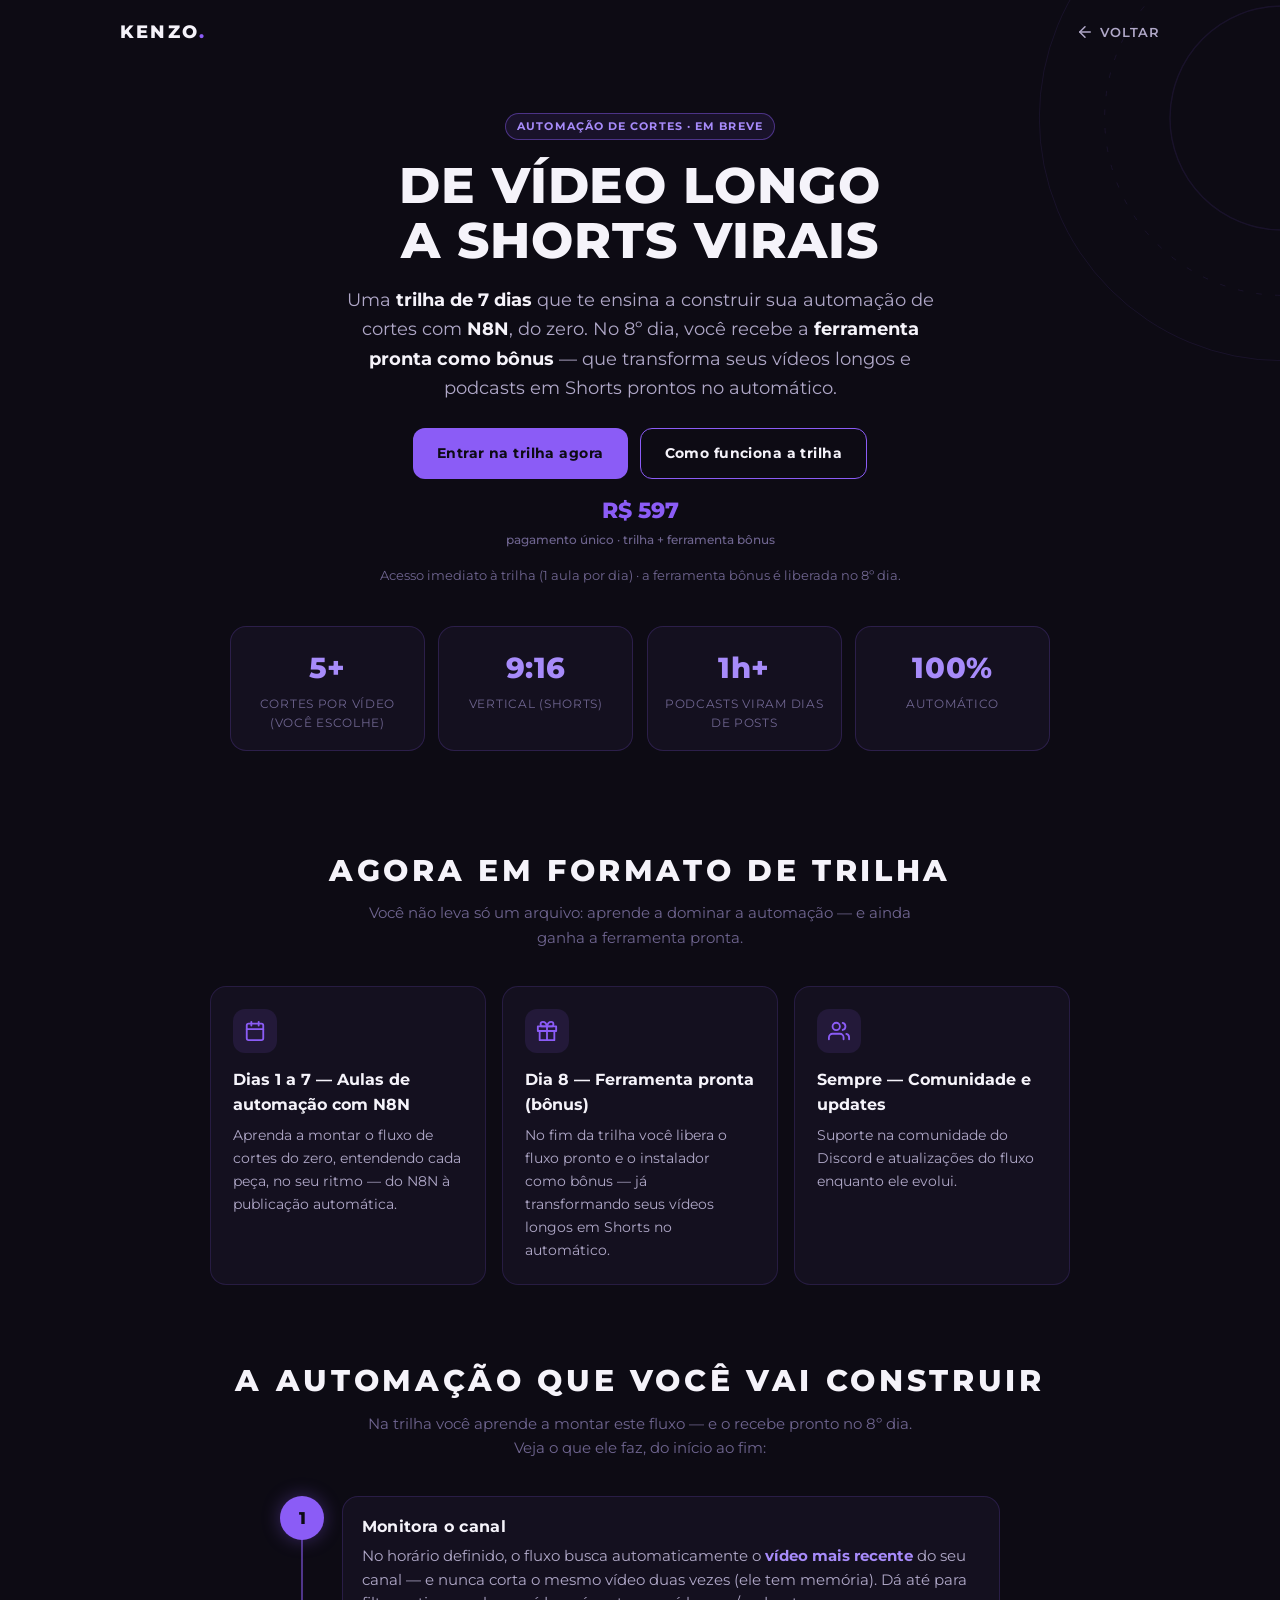
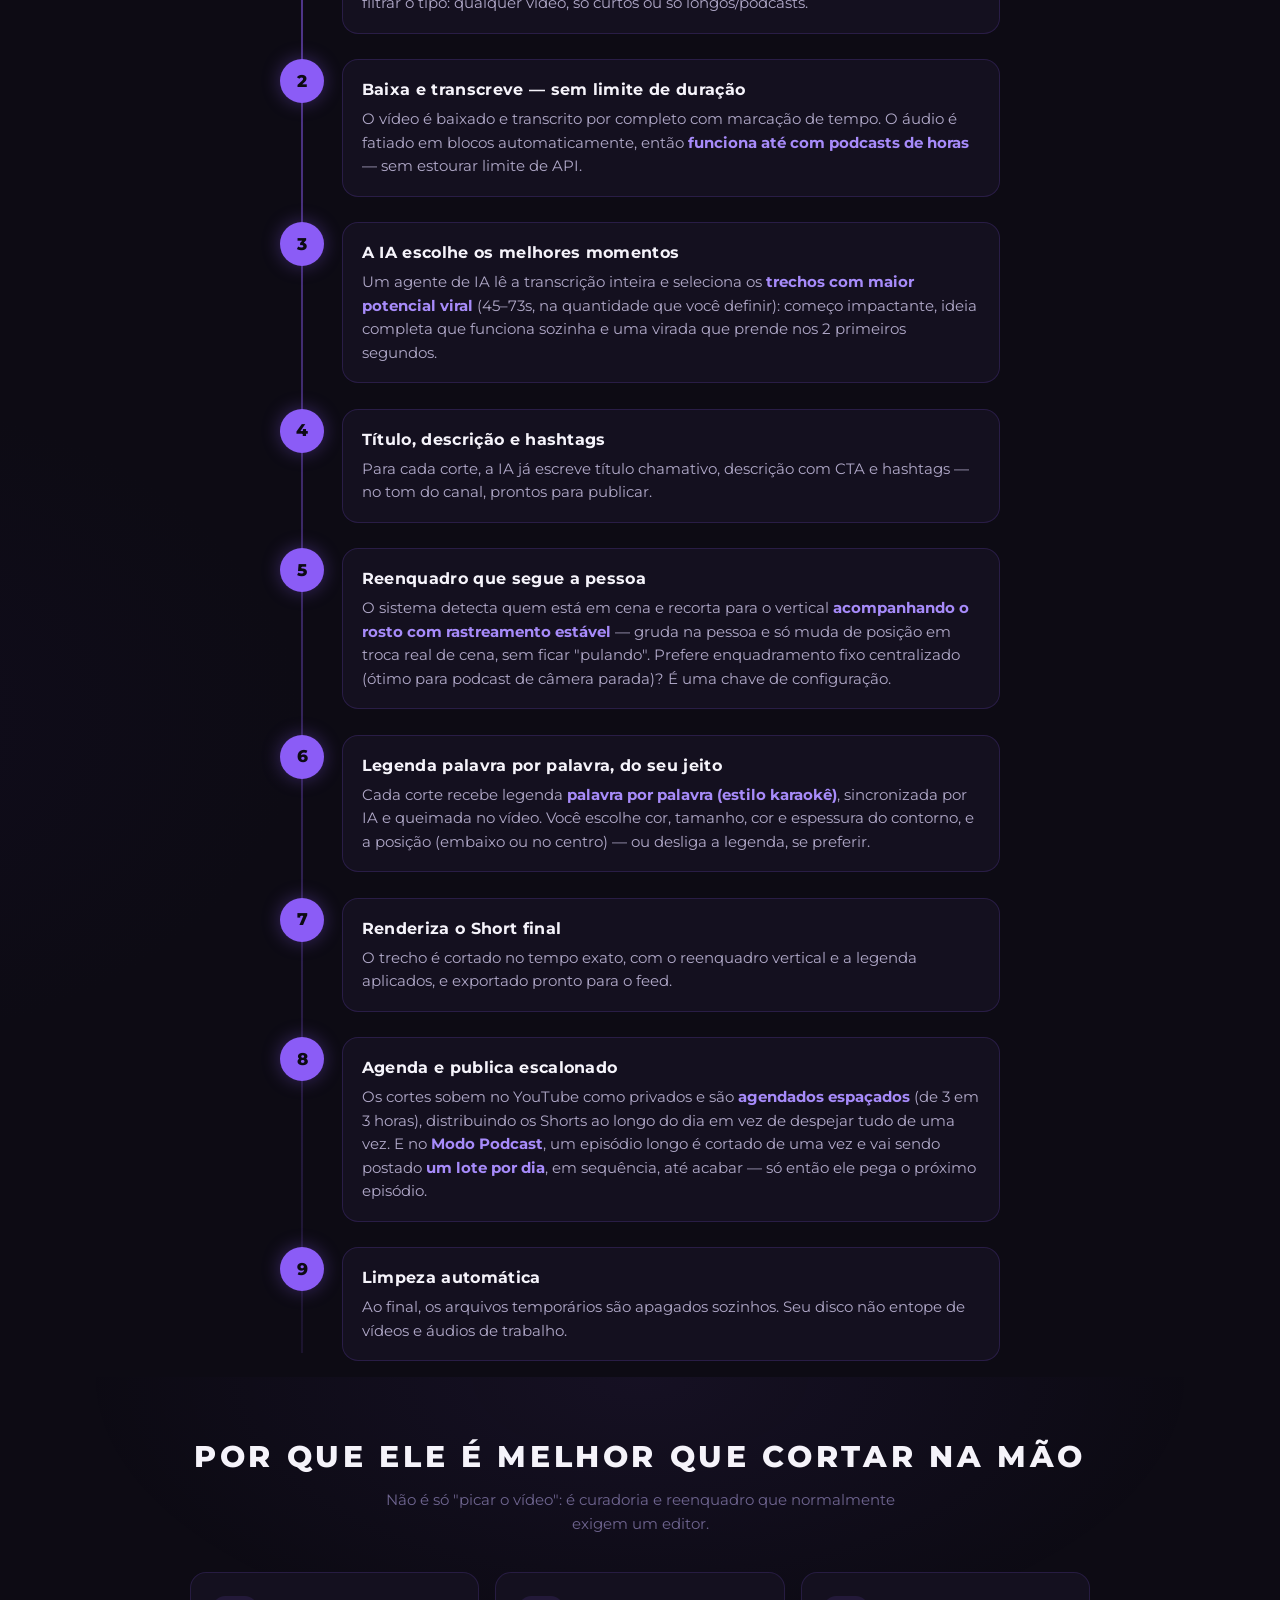
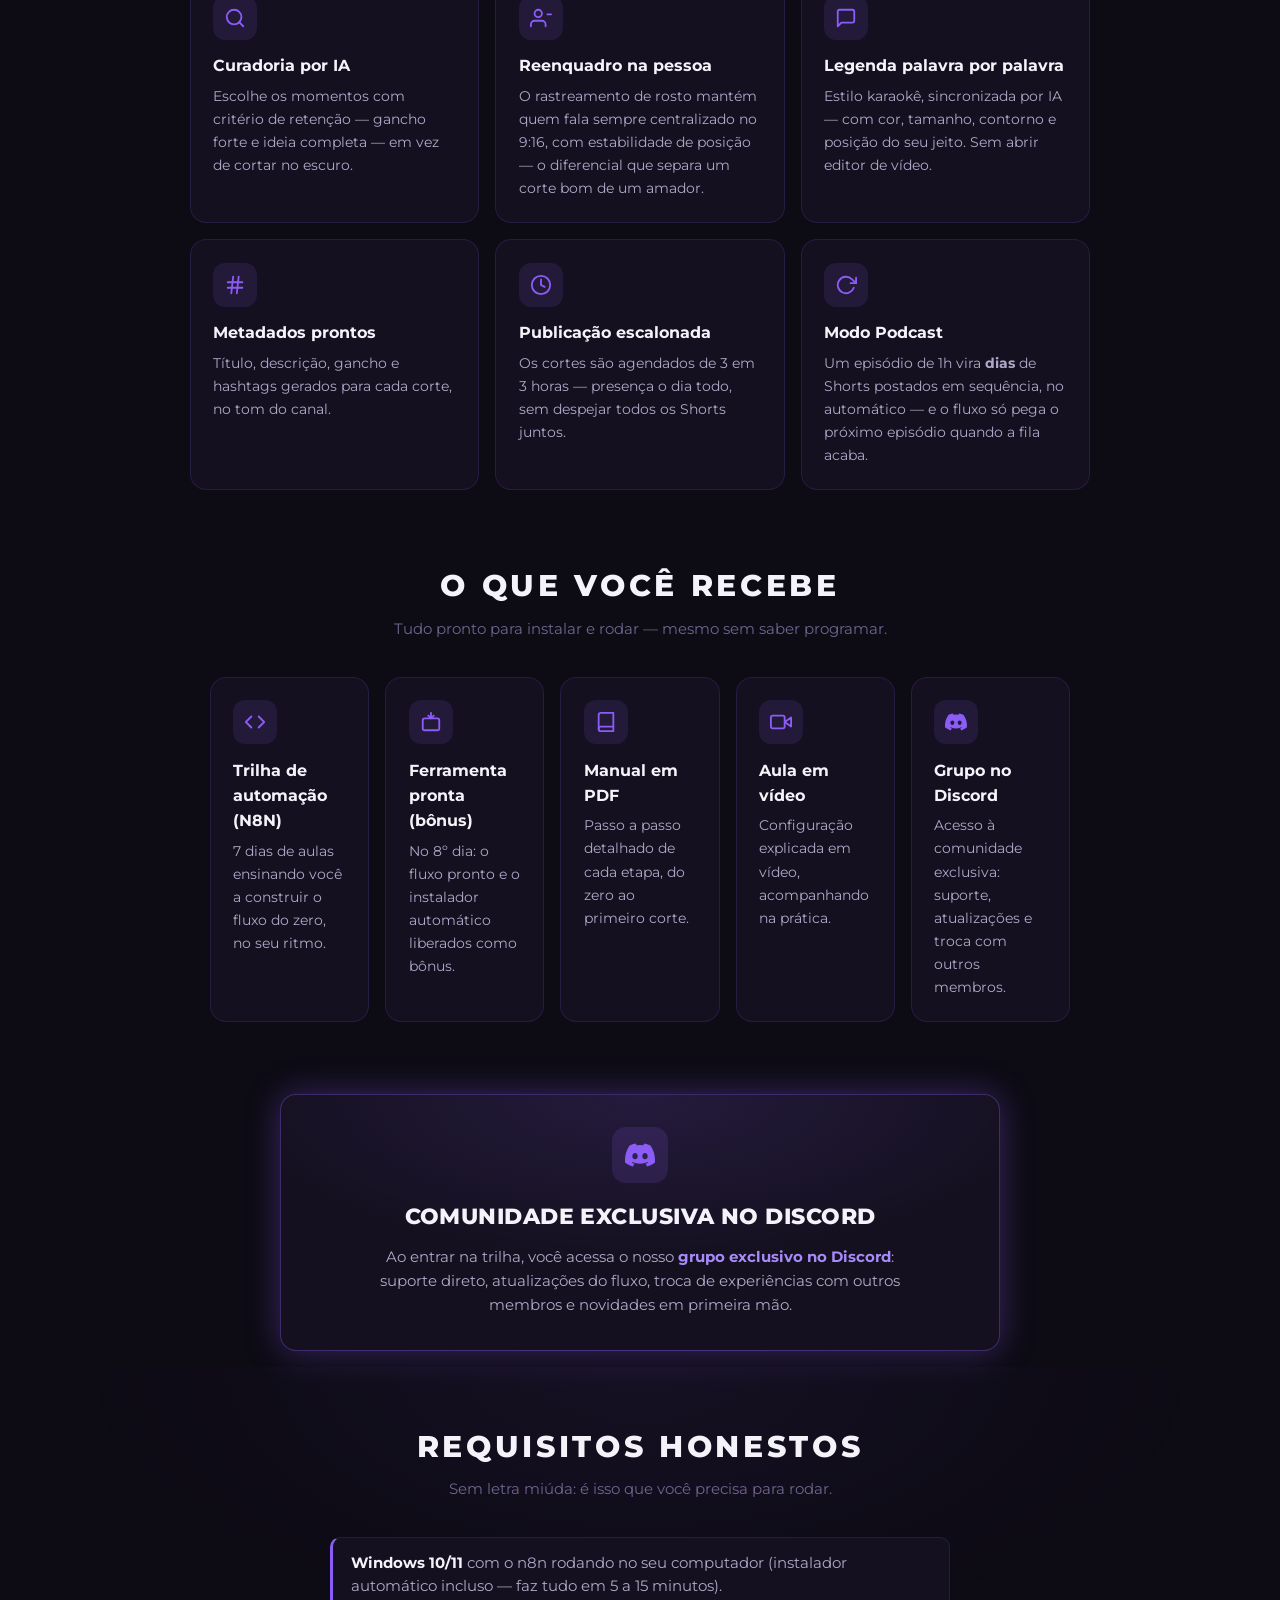
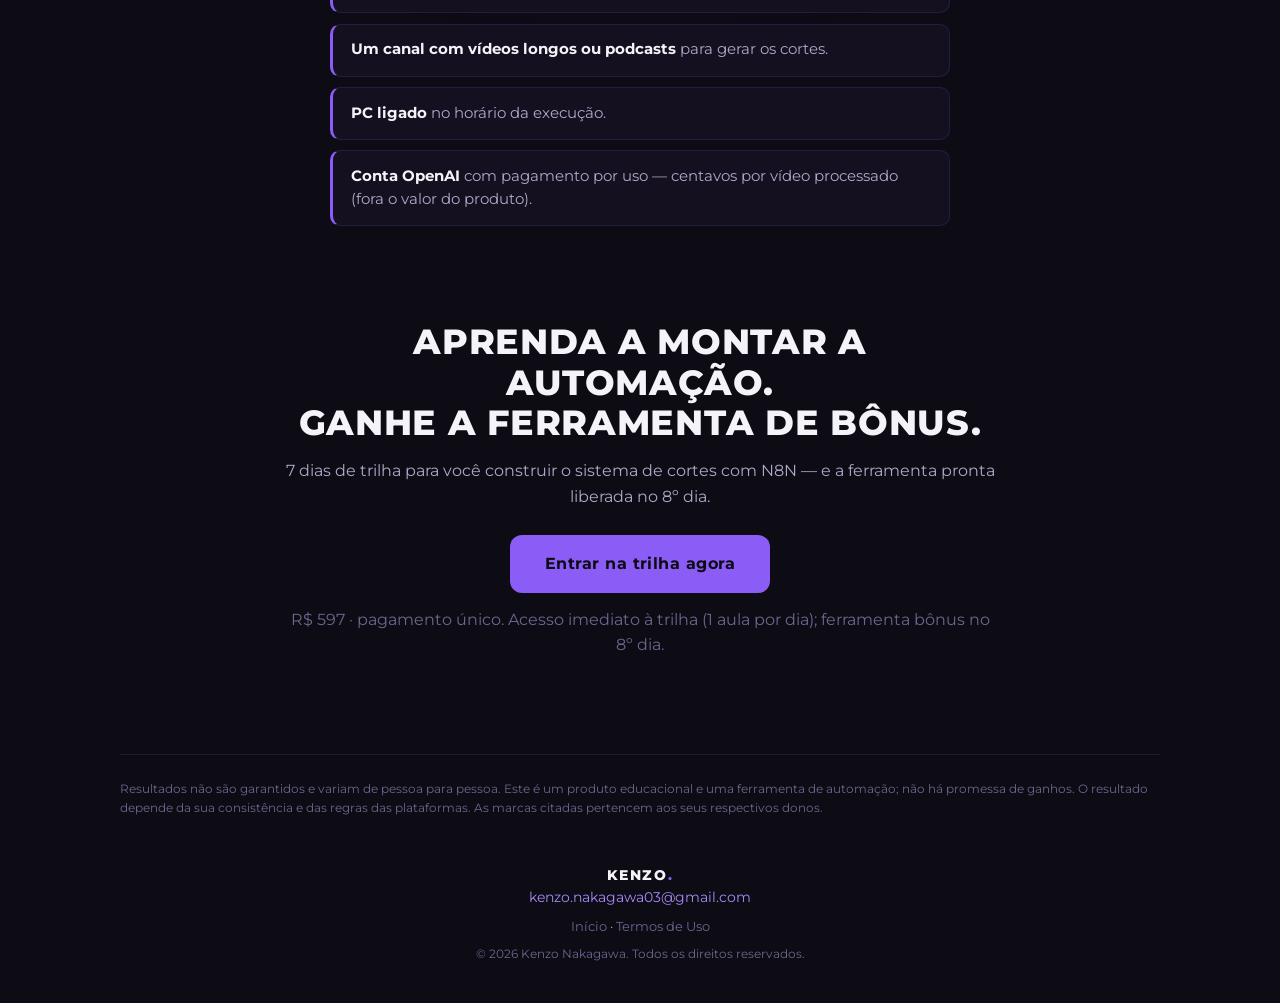
==== commit dd8c2ed5: "Vendas reativadas no formato trilha: CTAs de compra de volta (Kiwify), fim da lista de espera, trans" ====
--- a/automacao-de-cortes.html
+++ b/automacao-de-cortes.html
@@ -59,12 +59,11 @@
       <h1 class="v-hero-title">De vídeo longo<br>a Shorts virais</h1>
       <p class="v-hero-sub">Uma <strong>trilha de 7 dias</strong> que te ensina a construir sua automação de cortes com <strong>N8N</strong>, do zero. No 8º dia, você recebe a <strong>ferramenta pronta como bônus</strong> — que transforma seus vídeos longos e podcasts em Shorts prontos no automático.</p>
       <div class="v-hero-actions">
-        <!-- Vendas pausadas: link Kiwify guardado p/ reabertura -> https://pay.kiwify.com.br/1YQ9fto -->
-        <a class="btn btn-primary" href="mailto:kenzo.nakagawa03@gmail.com?subject=Lista%20de%20espera%20-%20Automa%C3%A7%C3%A3o%20de%20Cortes&body=Quero%20ser%20avisado(a)%20quando%20a%20trilha%20de%20Automa%C3%A7%C3%A3o%20de%20Cortes%20for%20lan%C3%A7ada.">Entrar na lista de espera</a>
+        <a class="btn btn-primary" href="https://pay.kiwify.com.br/1YQ9fto" target="_blank" rel="noopener">Entrar na trilha agora</a>
         <a class="btn btn-ghost" href="#trilha">Como funciona a trilha</a>
       </div>
       <p class="v-price">R$ 597 <span>pagamento único · trilha + ferramenta bônus</span></p>
-      <p class="v-cta-note">Vendas reabrindo em breve no novo formato de trilha.</p>
+      <p class="v-cta-note">Acesso imediato à trilha (1 aula por dia) · a ferramenta bônus é liberada no 8º dia.</p>
 
       <div class="v-stats">
         <div class="v-stat"><span class="v-stat-num">5+</span><span class="v-stat-label">cortes por vídeo (você escolhe)</span></div>
@@ -279,9 +278,8 @@
     <section class="v-cta">
       <h2>Aprenda a montar a automação.<br>Ganhe a ferramenta de bônus.</h2>
       <p>7 dias de trilha para você construir o sistema de cortes com N8N — e a ferramenta pronta liberada no 8º dia.</p>
-      <!-- Vendas pausadas: link Kiwify guardado p/ reabertura -> https://pay.kiwify.com.br/1YQ9fto -->
-      <a class="btn btn-primary btn-lg" href="mailto:kenzo.nakagawa03@gmail.com?subject=Lista%20de%20espera%20-%20Automa%C3%A7%C3%A3o%20de%20Cortes&body=Quero%20ser%20avisado(a)%20quando%20a%20trilha%20de%20Automa%C3%A7%C3%A3o%20de%20Cortes%20for%20lan%C3%A7ada.">Entrar na lista de espera</a>
-      <p class="v-cta-note">R$ 597 · pagamento único. Vendas reabrindo em breve no novo formato de trilha.</p>
+      <a class="btn btn-primary btn-lg" href="https://pay.kiwify.com.br/1YQ9fto" target="_blank" rel="noopener">Entrar na trilha agora</a>
+      <p class="v-cta-note">R$ 597 · pagamento único. Acesso imediato à trilha (1 aula por dia); ferramenta bônus no 8º dia.</p>
     </section>
 
     <section class="disclaimer">
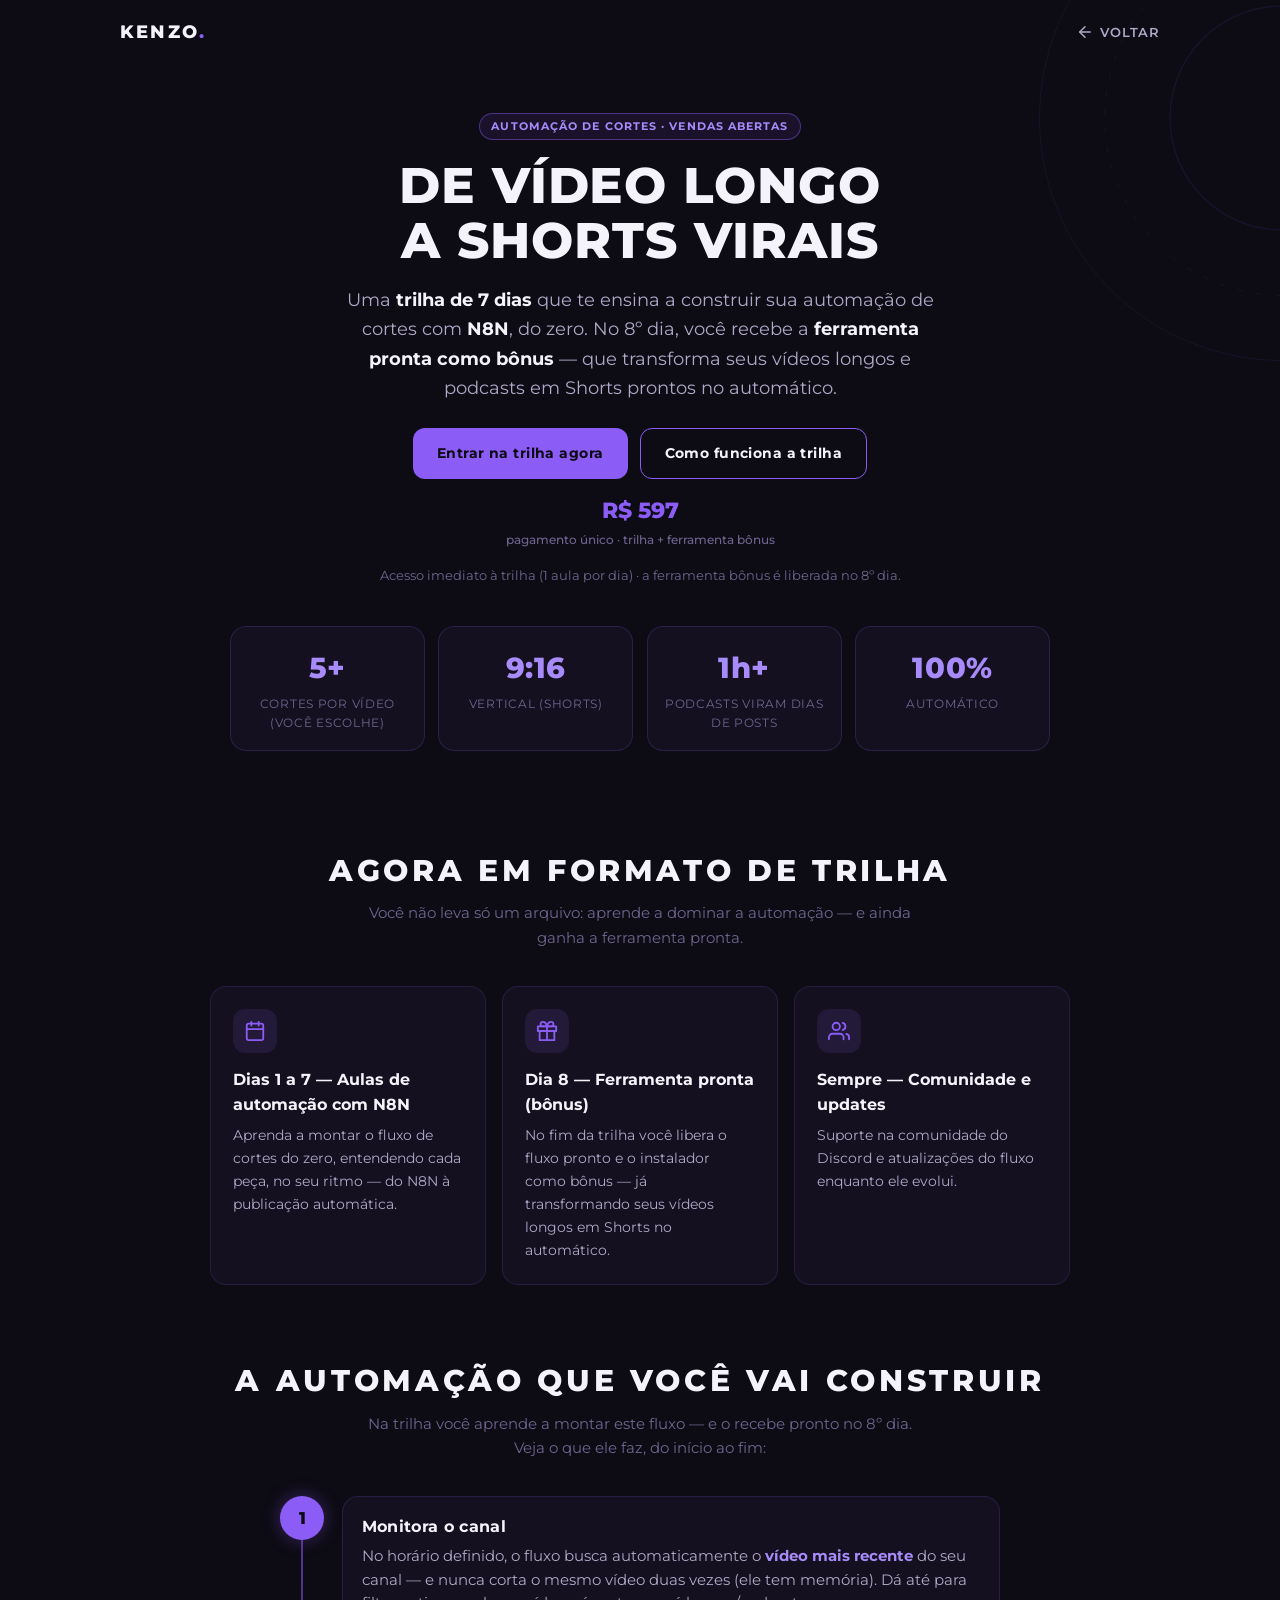
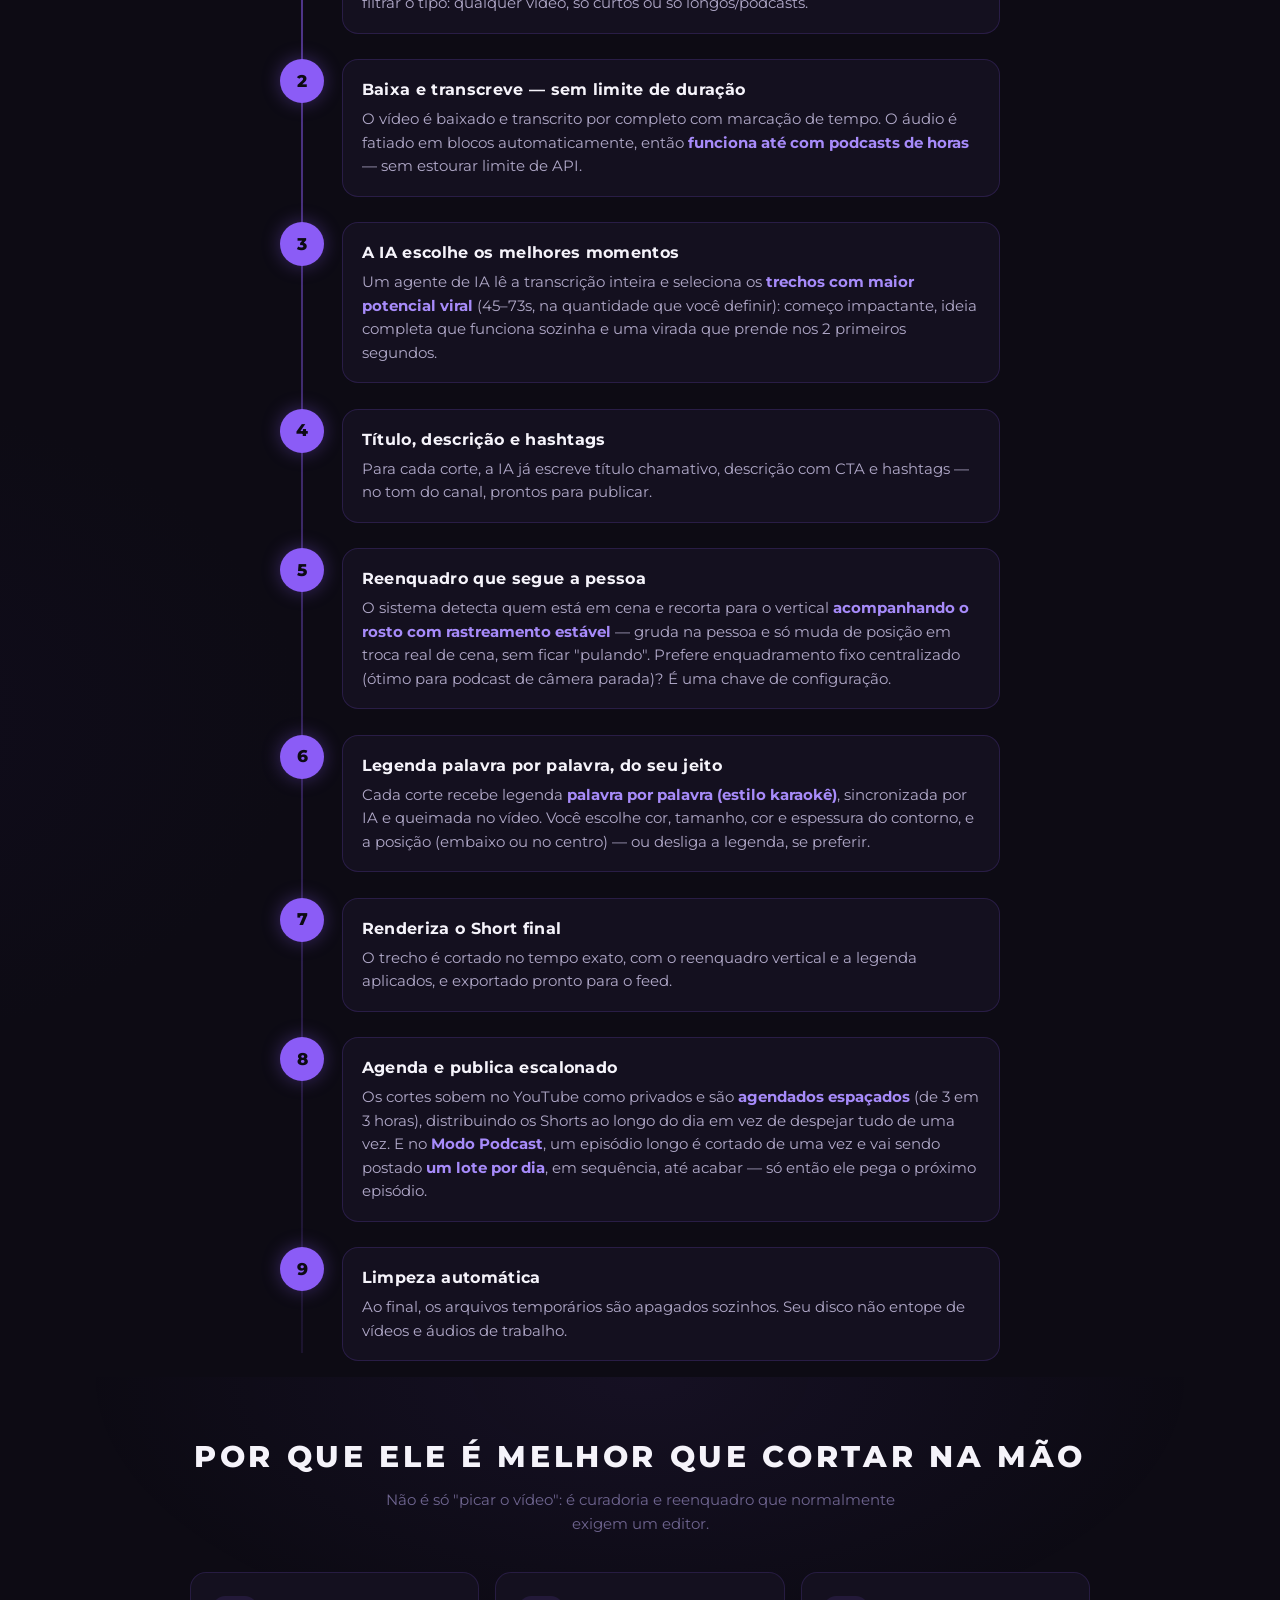
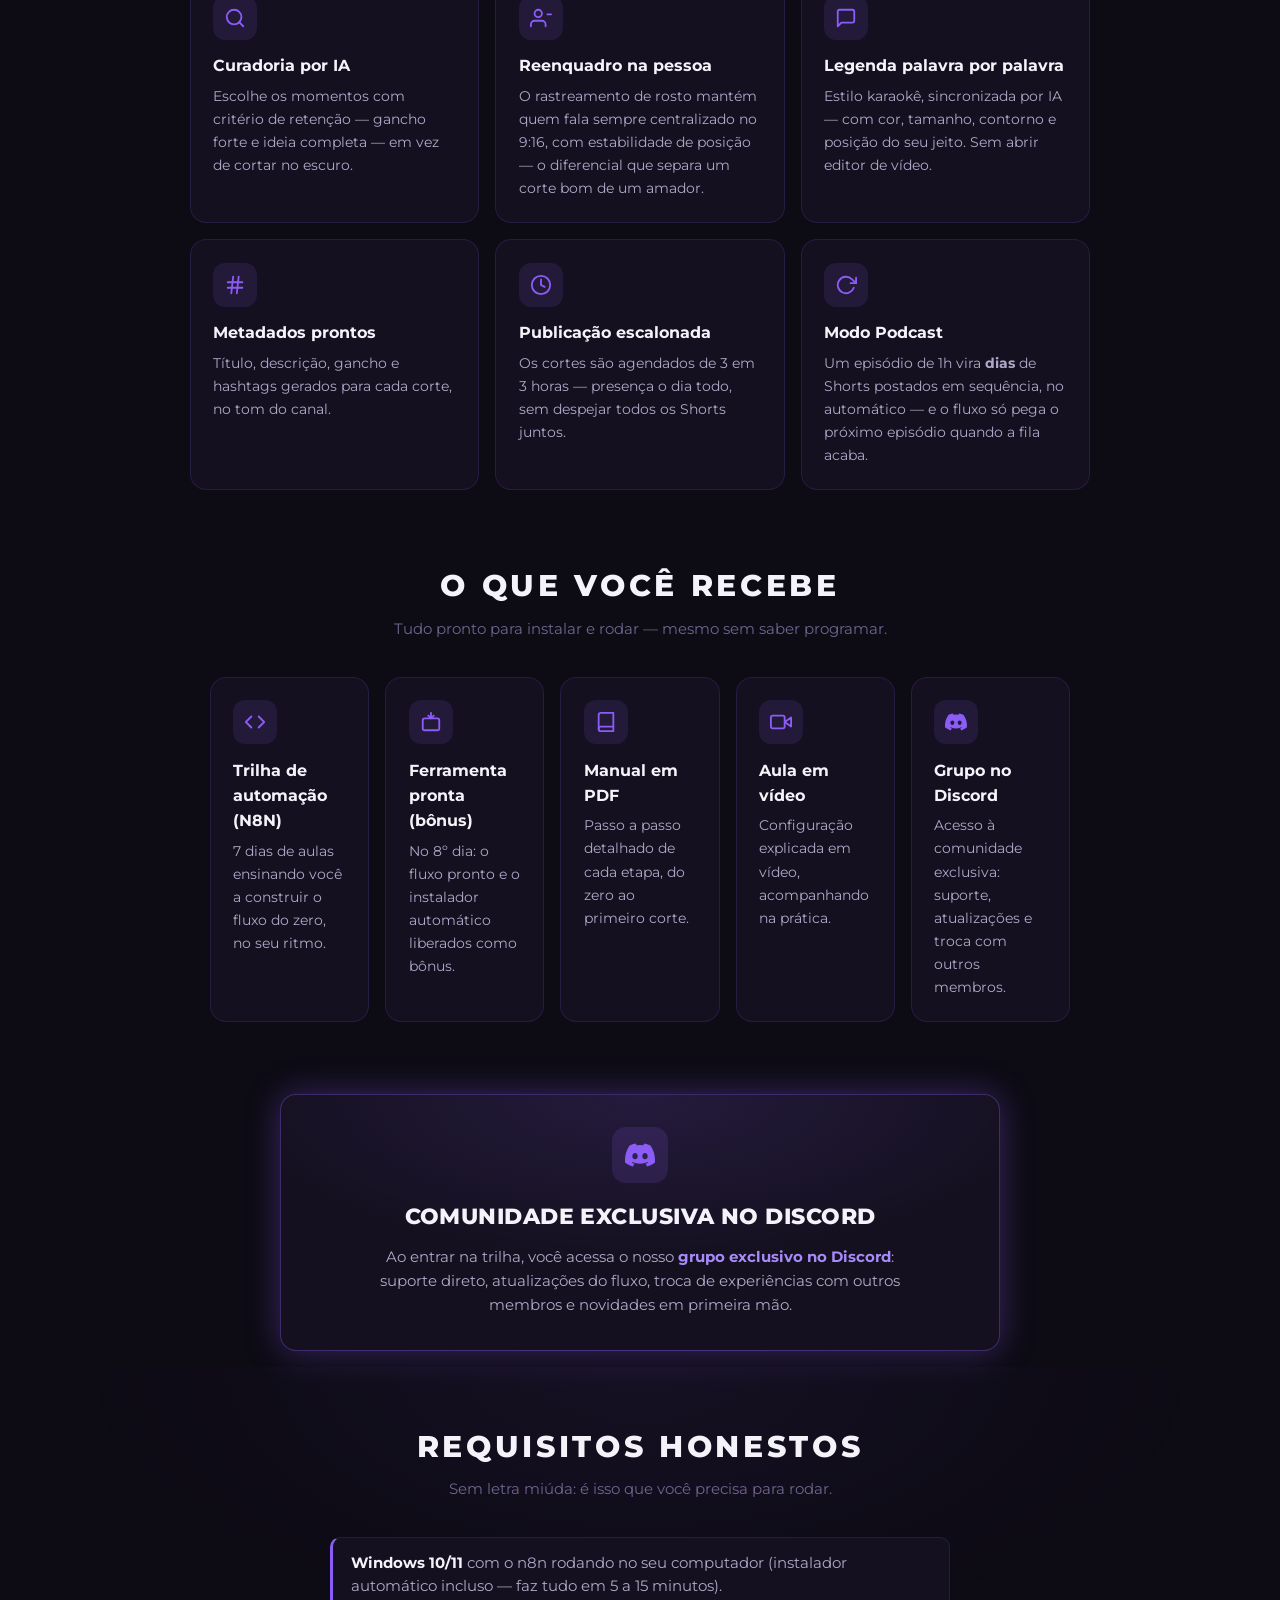
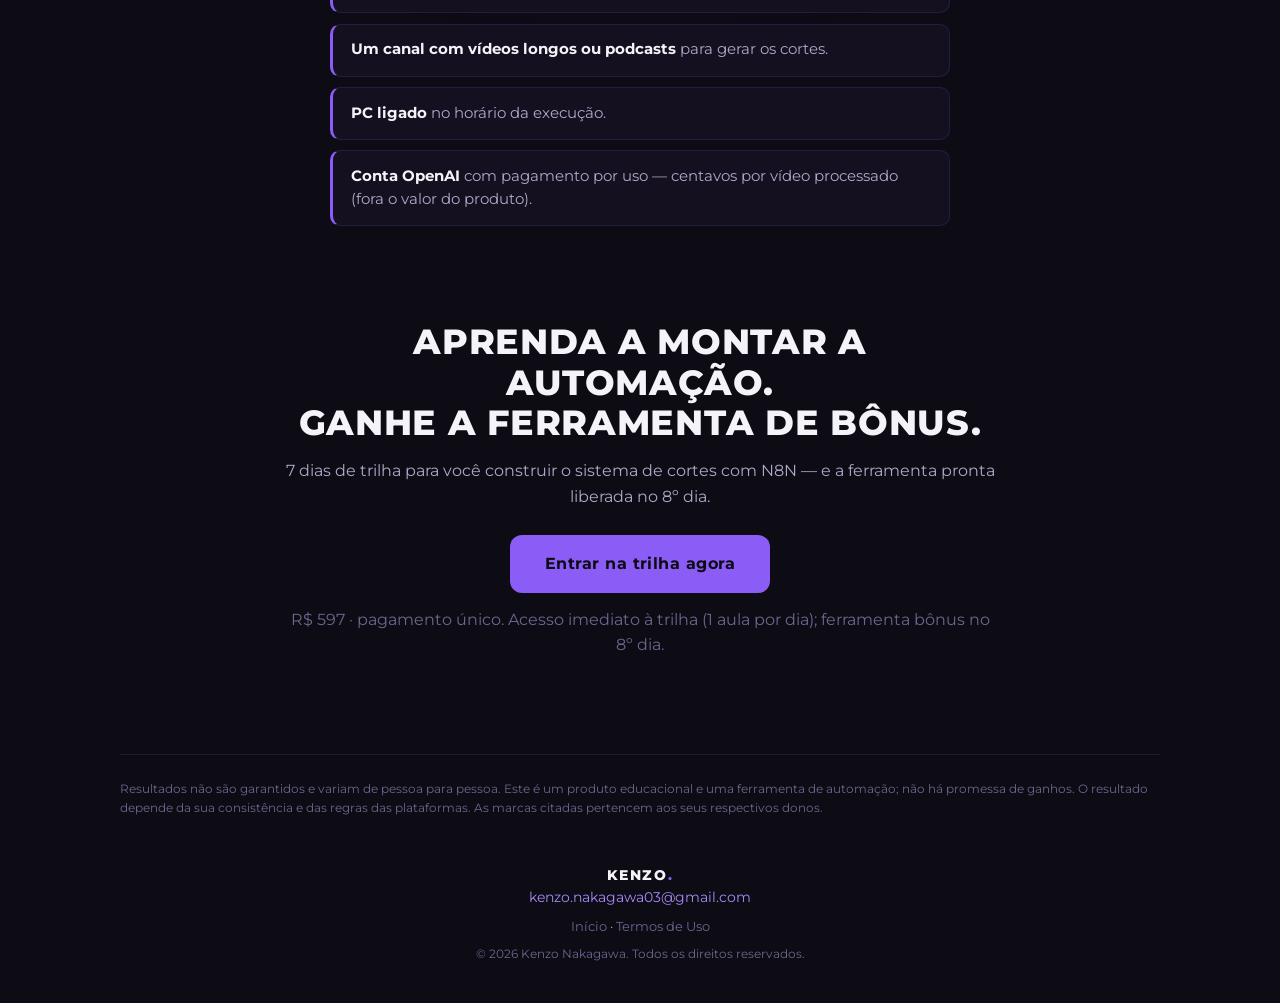
==== commit 23b604ec: "Heros das paginas de produto: badge Em breve -> Vendas abertas (sobra da reativacao)" ====
--- a/automacao-de-cortes.html
+++ b/automacao-de-cortes.html
@@ -55,7 +55,7 @@
 
     <!-- ============ HERO ============ -->
     <section class="v-hero">
-      <span class="badge">Automação de Cortes · Em breve</span>
+      <span class="badge">Automação de Cortes · Vendas abertas</span>
       <h1 class="v-hero-title">De vídeo longo<br>a Shorts virais</h1>
       <p class="v-hero-sub">Uma <strong>trilha de 7 dias</strong> que te ensina a construir sua automação de cortes com <strong>N8N</strong>, do zero. No 8º dia, você recebe a <strong>ferramenta pronta como bônus</strong> — que transforma seus vídeos longos e podcasts em Shorts prontos no automático.</p>
       <div class="v-hero-actions">
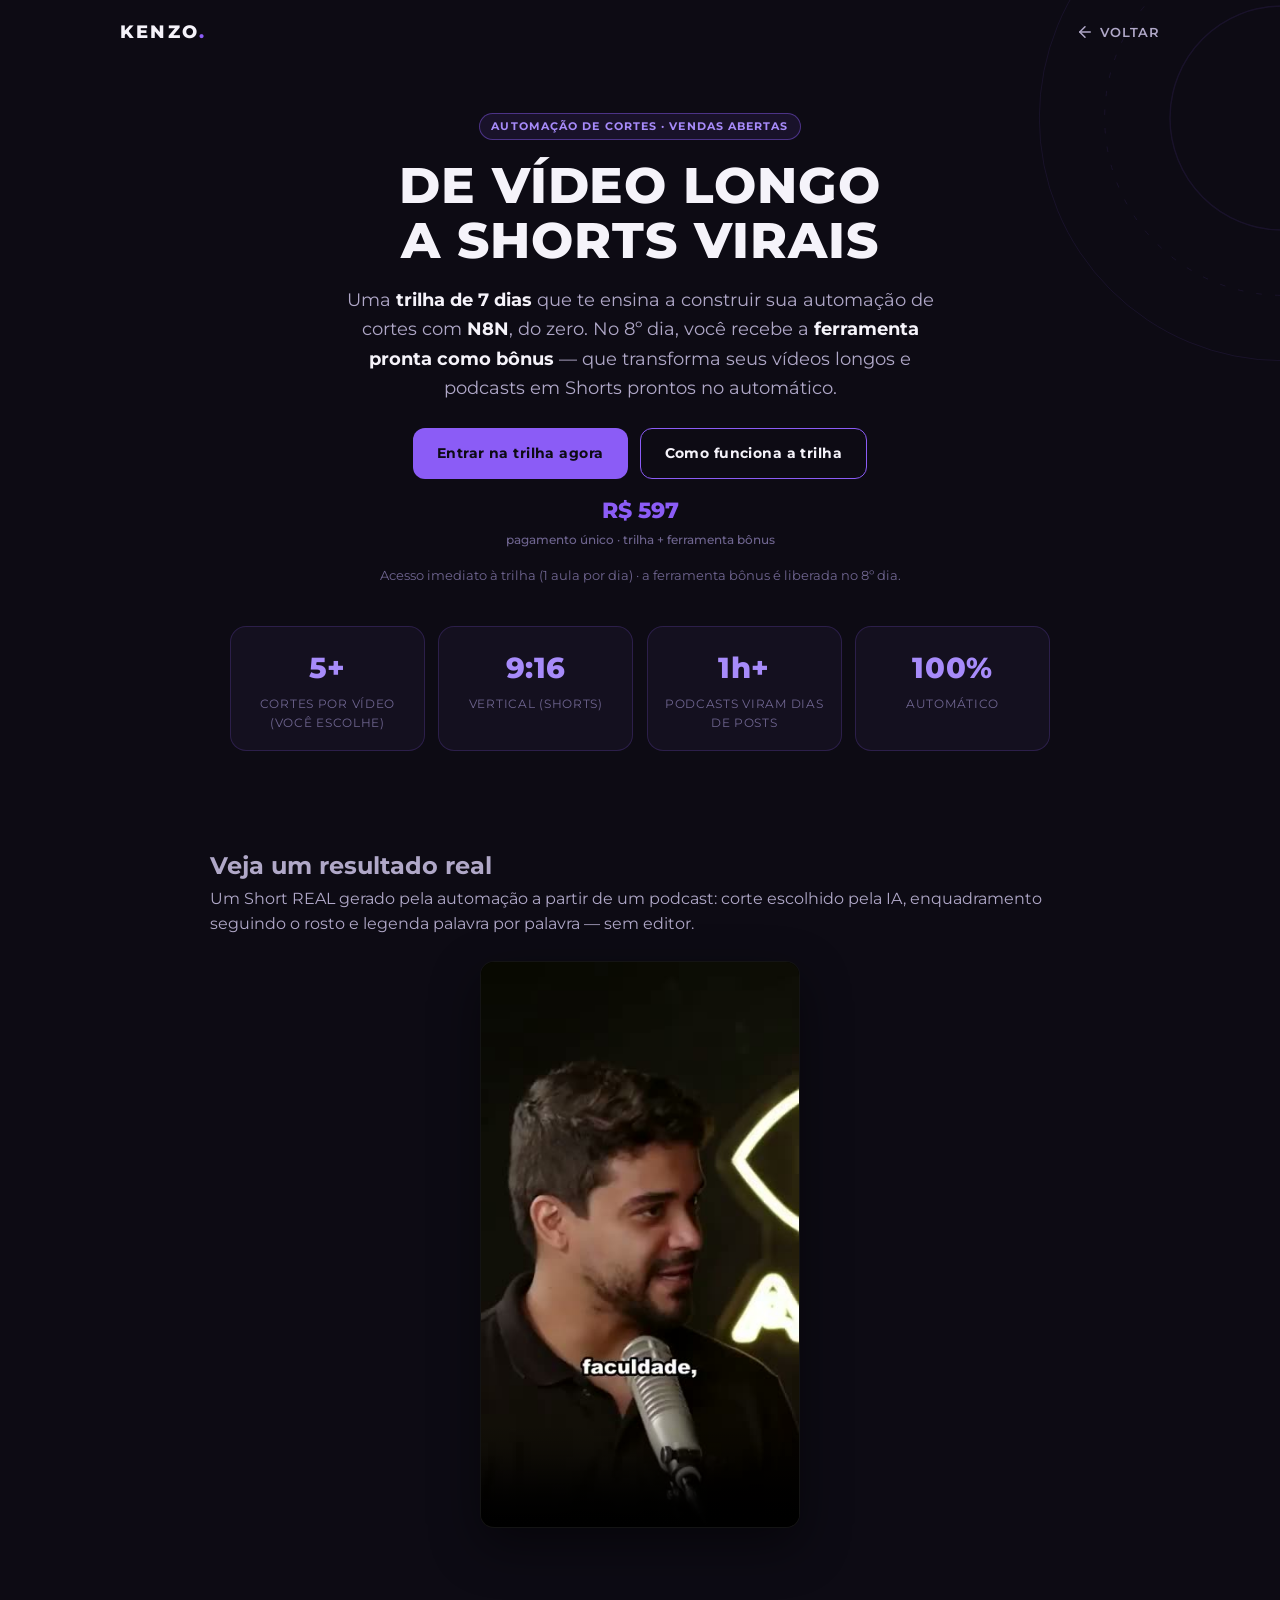
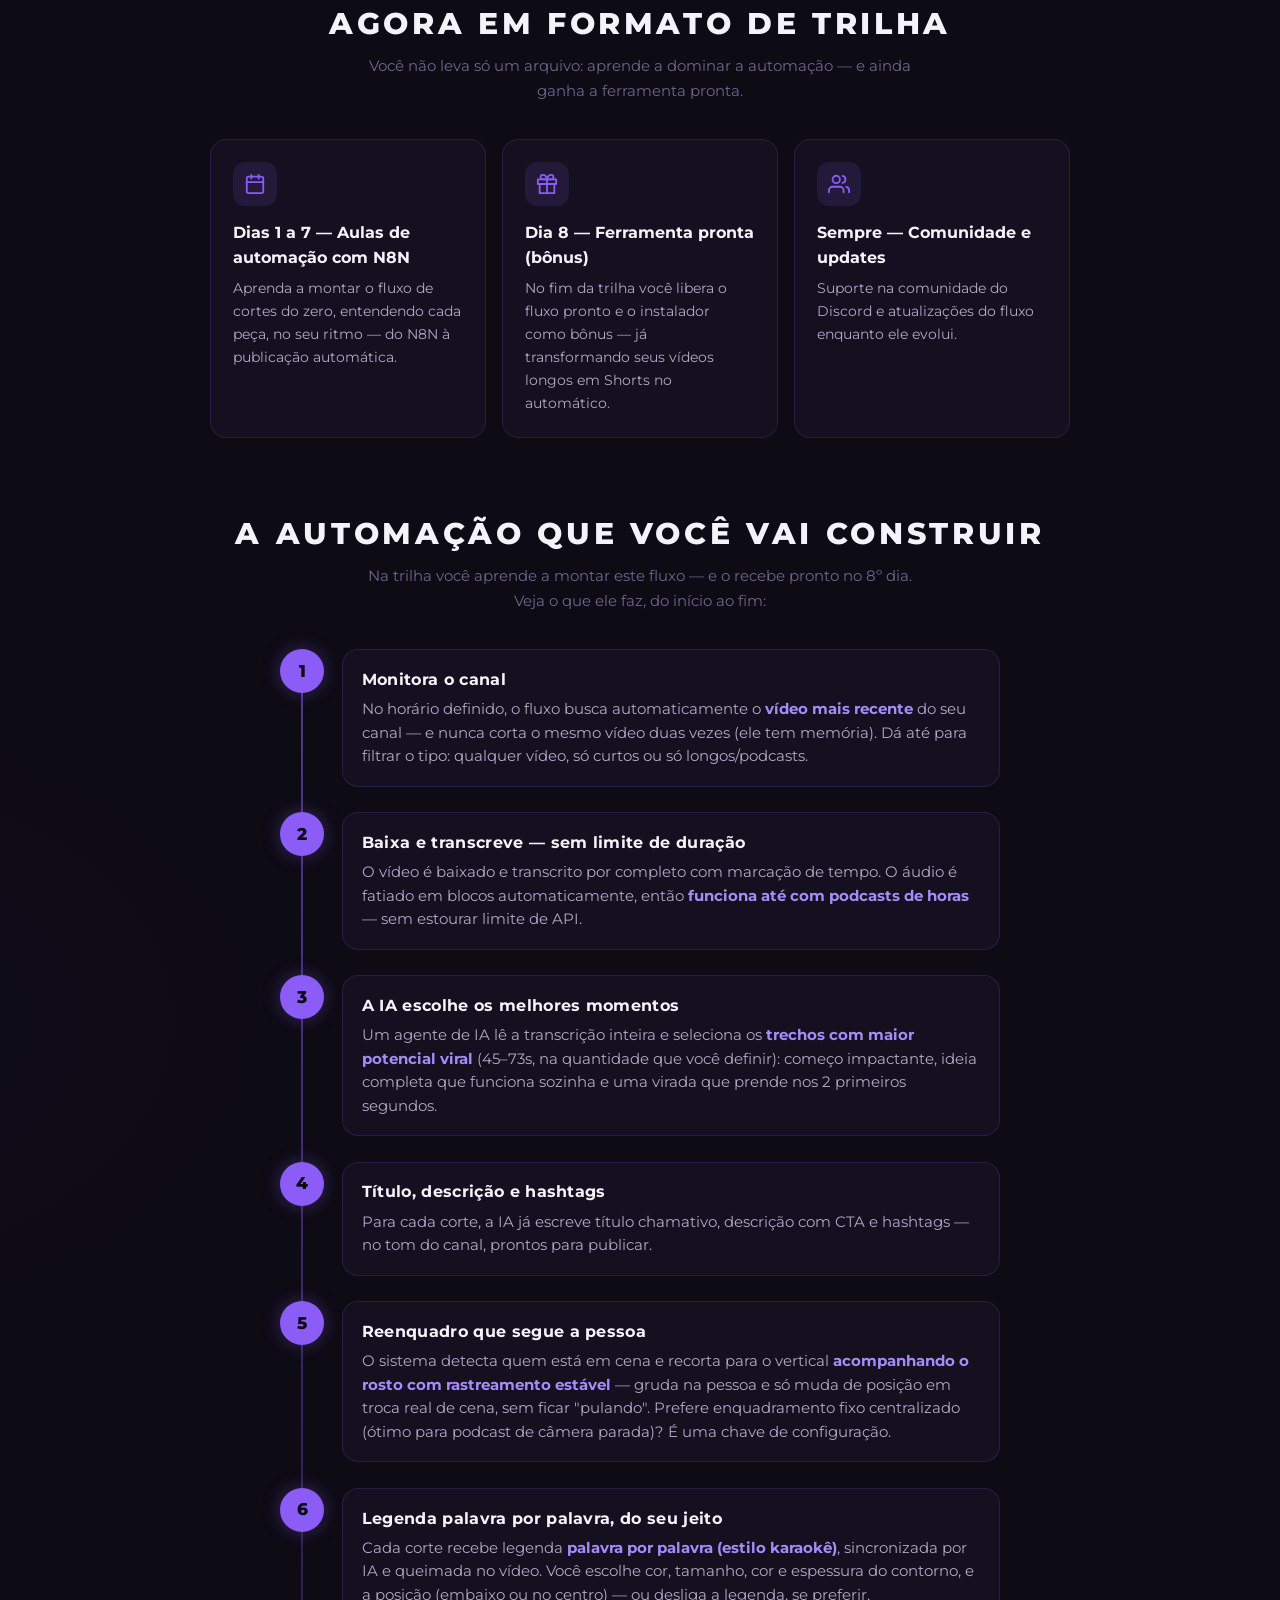
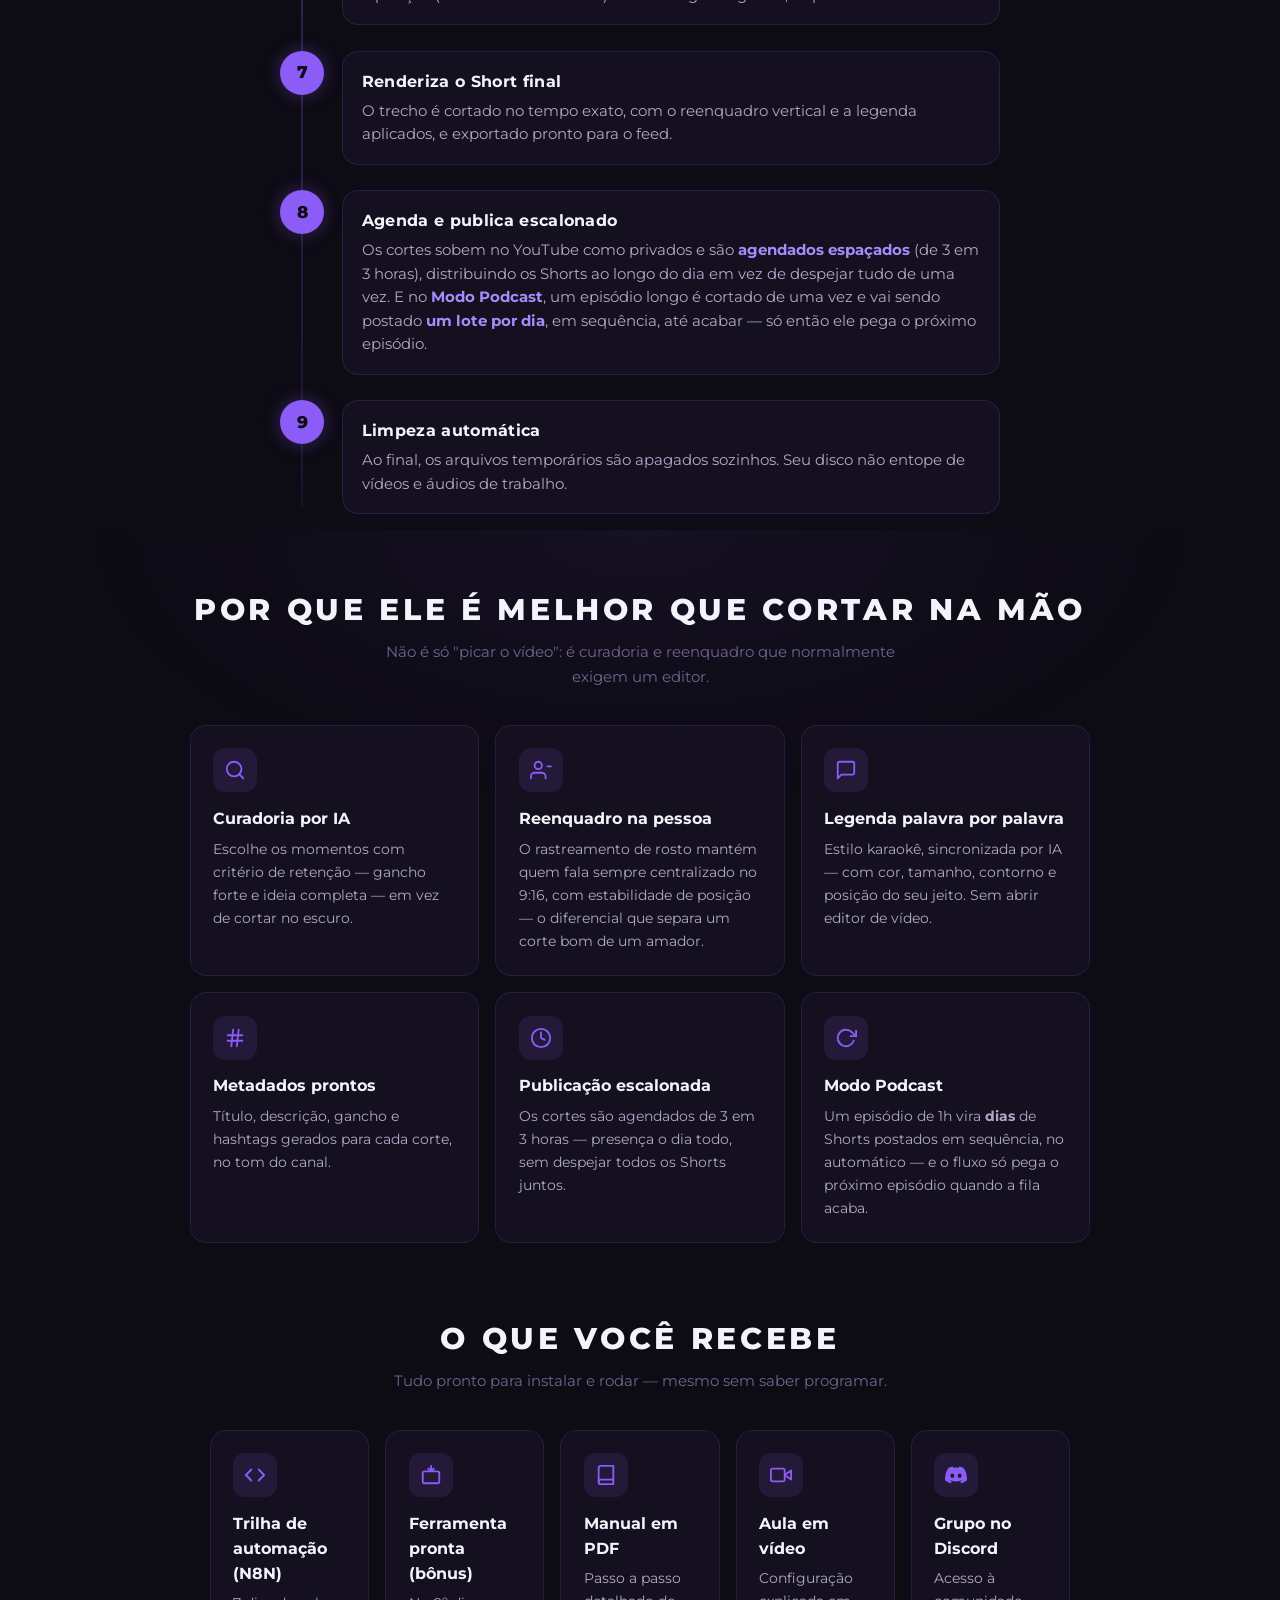
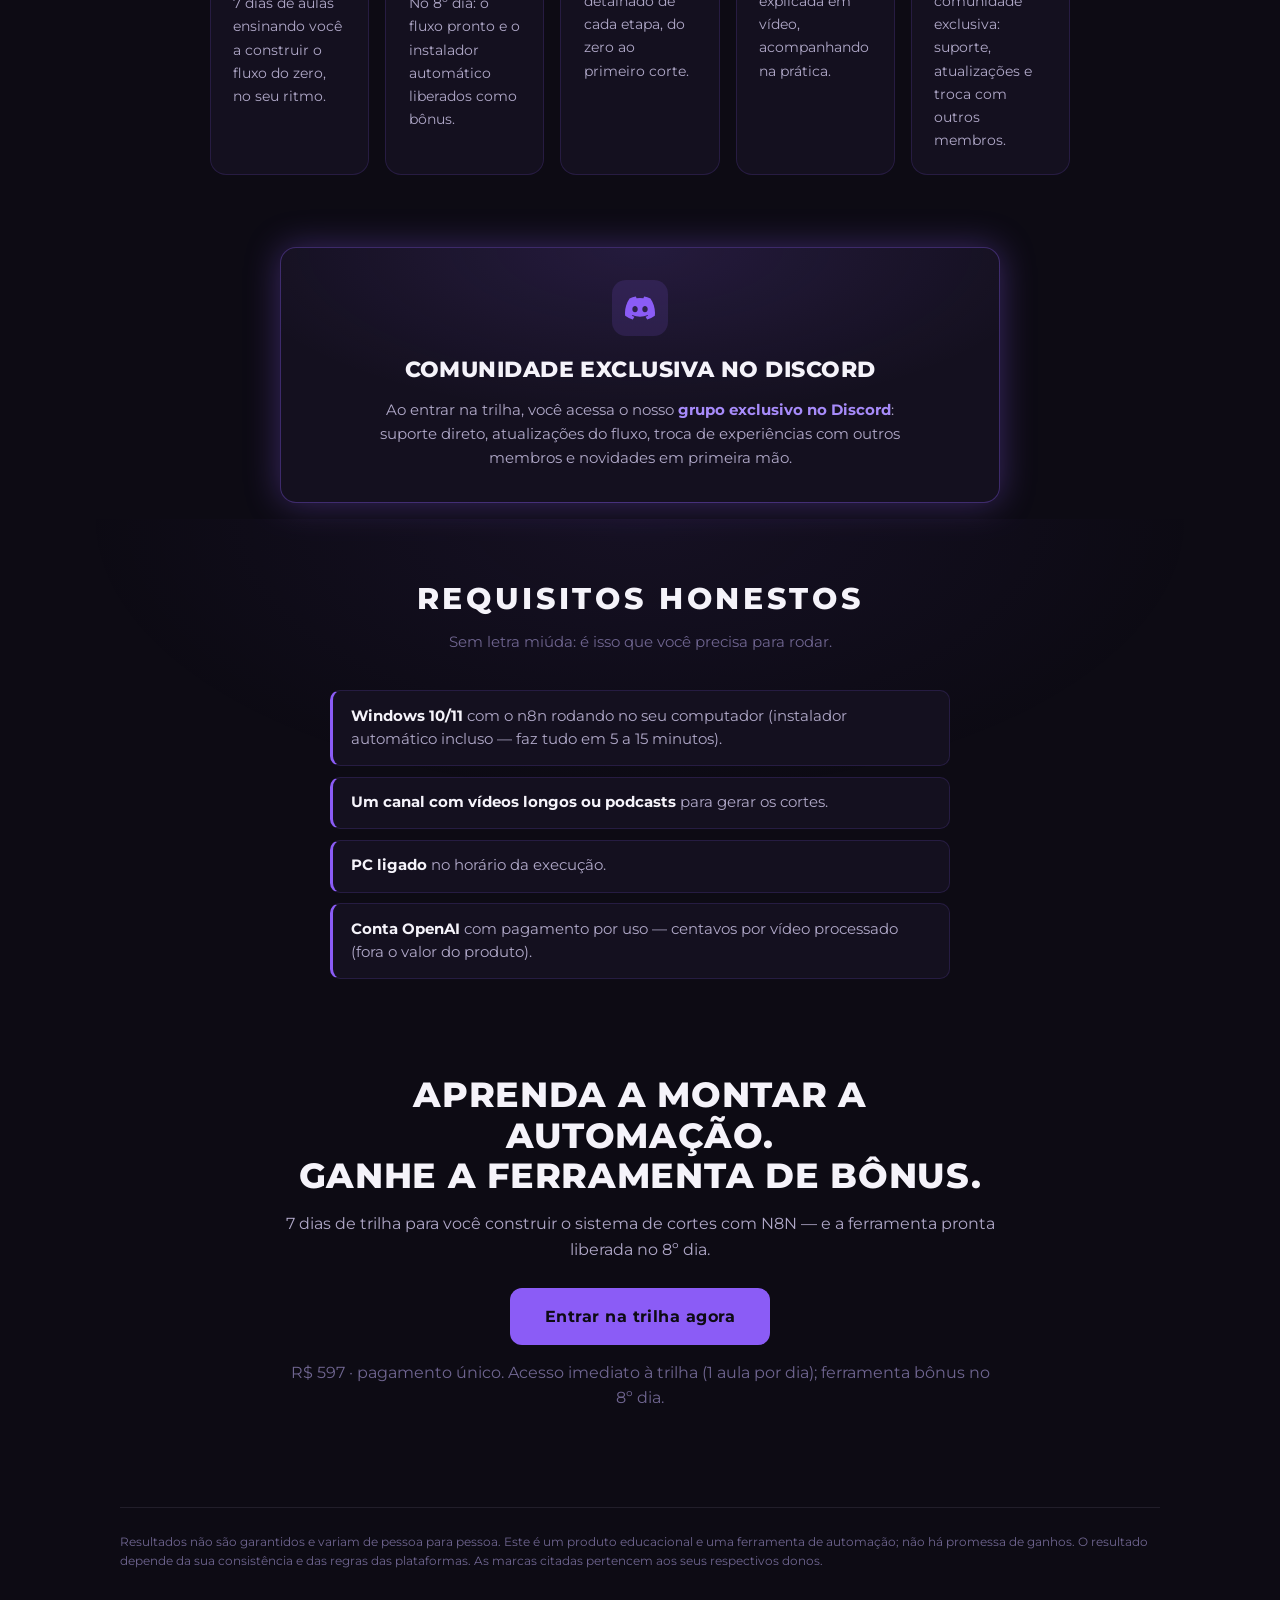
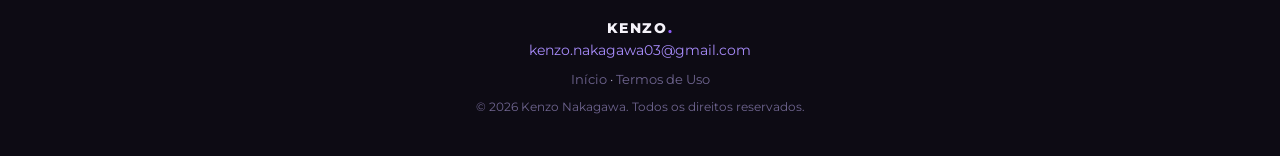
==== commit 47629936: "Prova social: video real de exemplo nas 2 paginas de produto (secao #exemplo) - Short 45s do Cortes " ====
--- a/automacao-de-cortes.html
+++ b/automacao-de-cortes.html
@@ -74,6 +74,17 @@
     </section>
 
     <!-- ============ A TRILHA ============ -->
+    <section class="v-section" id="exemplo">
+      <h2>Veja um resultado real</h2>
+      <p class="v-section-sub">Um Short REAL gerado pela automação a partir de um podcast: corte escolhido pela IA, enquadramento seguindo o rosto e legenda palavra por palavra — sem editor.</p>
+      <div class="v-exemplo v-exemplo-vertical">
+        <video controls preload="metadata" playsinline poster="assets/exemplo-cortes-poster.jpg">
+          <source src="assets/exemplo-cortes.mp4" type="video/mp4">
+          Seu navegador não suporta vídeo HTML5.
+        </video>
+      </div>
+    </section>
+
     <section class="v-section" id="trilha">
       <div class="v-section-head">
         <h2 class="section-title">Agora em formato de trilha</h2>
--- a/produto.css
+++ b/produto.css
@@ -306,3 +306,15 @@
   .v-grid:not(.v-grid-4) { grid-template-columns: repeat(3, 1fr); }
   .v-grid-4 > * { flex: 1 1 158px; max-width: 210px; }
 }
+
+/* ---- Exemplo real (prova social) ---- */
+.v-exemplo { display: flex; justify-content: center; margin-top: 24px; }
+.v-exemplo video {
+  width: 100%;
+  border-radius: 14px;
+  border: 1px solid rgba(255, 255, 255, 0.08);
+  box-shadow: 0 18px 50px rgba(0, 0, 0, 0.45);
+  background: #000;
+}
+.v-exemplo-wide video { max-width: 760px; }
+.v-exemplo-vertical video { max-width: 320px; max-height: 570px; }
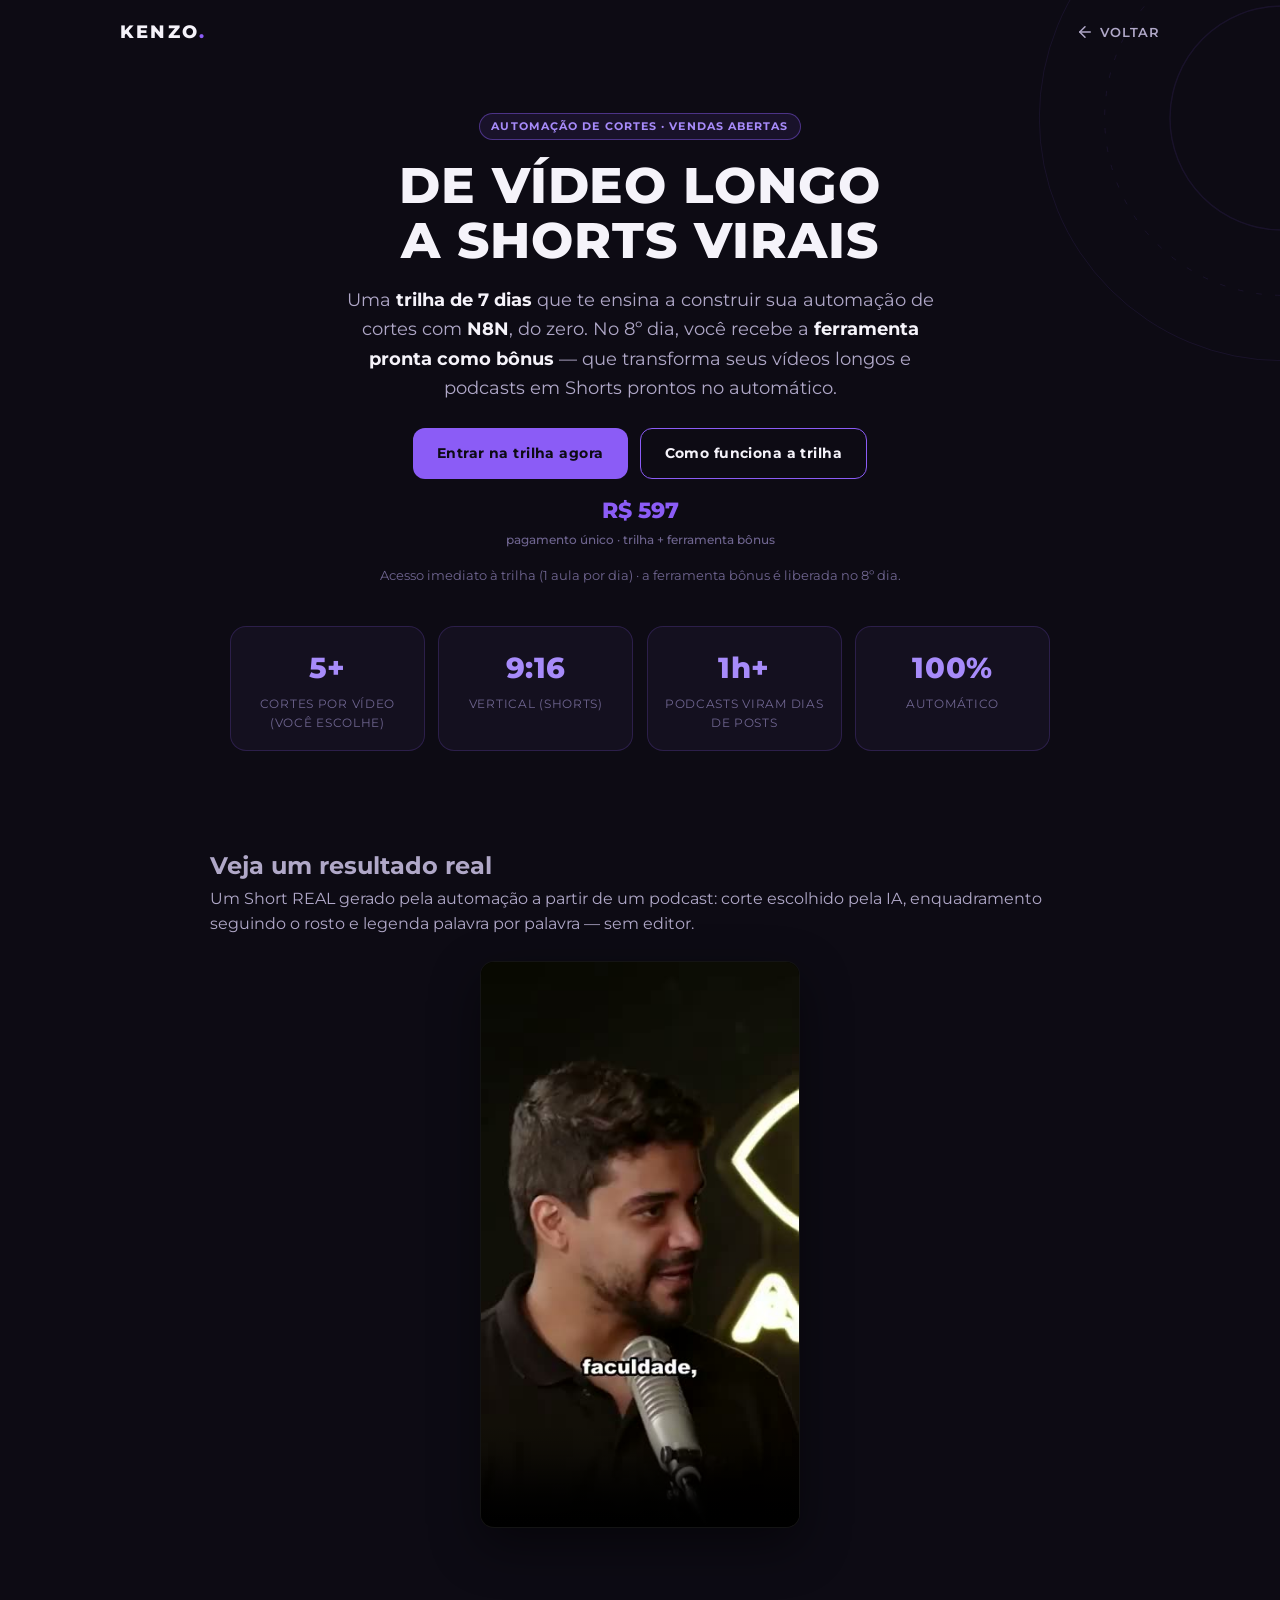
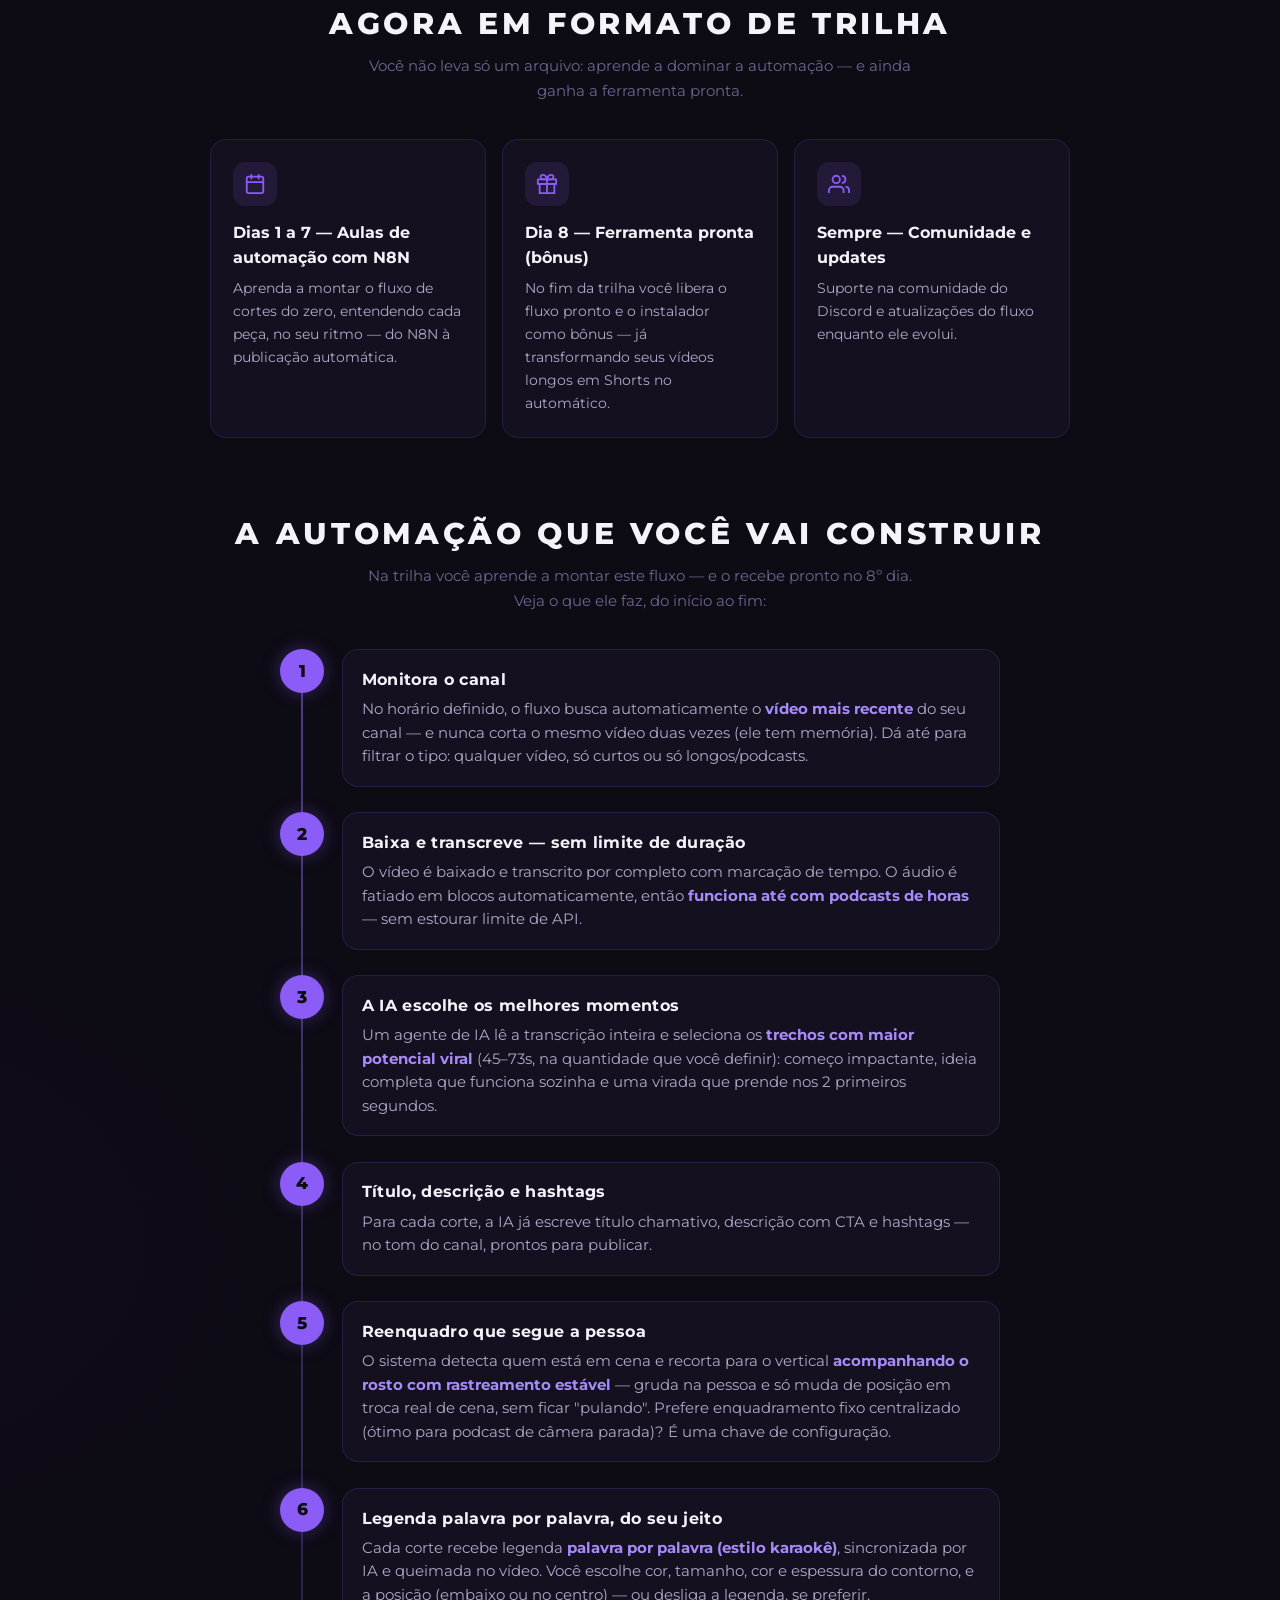
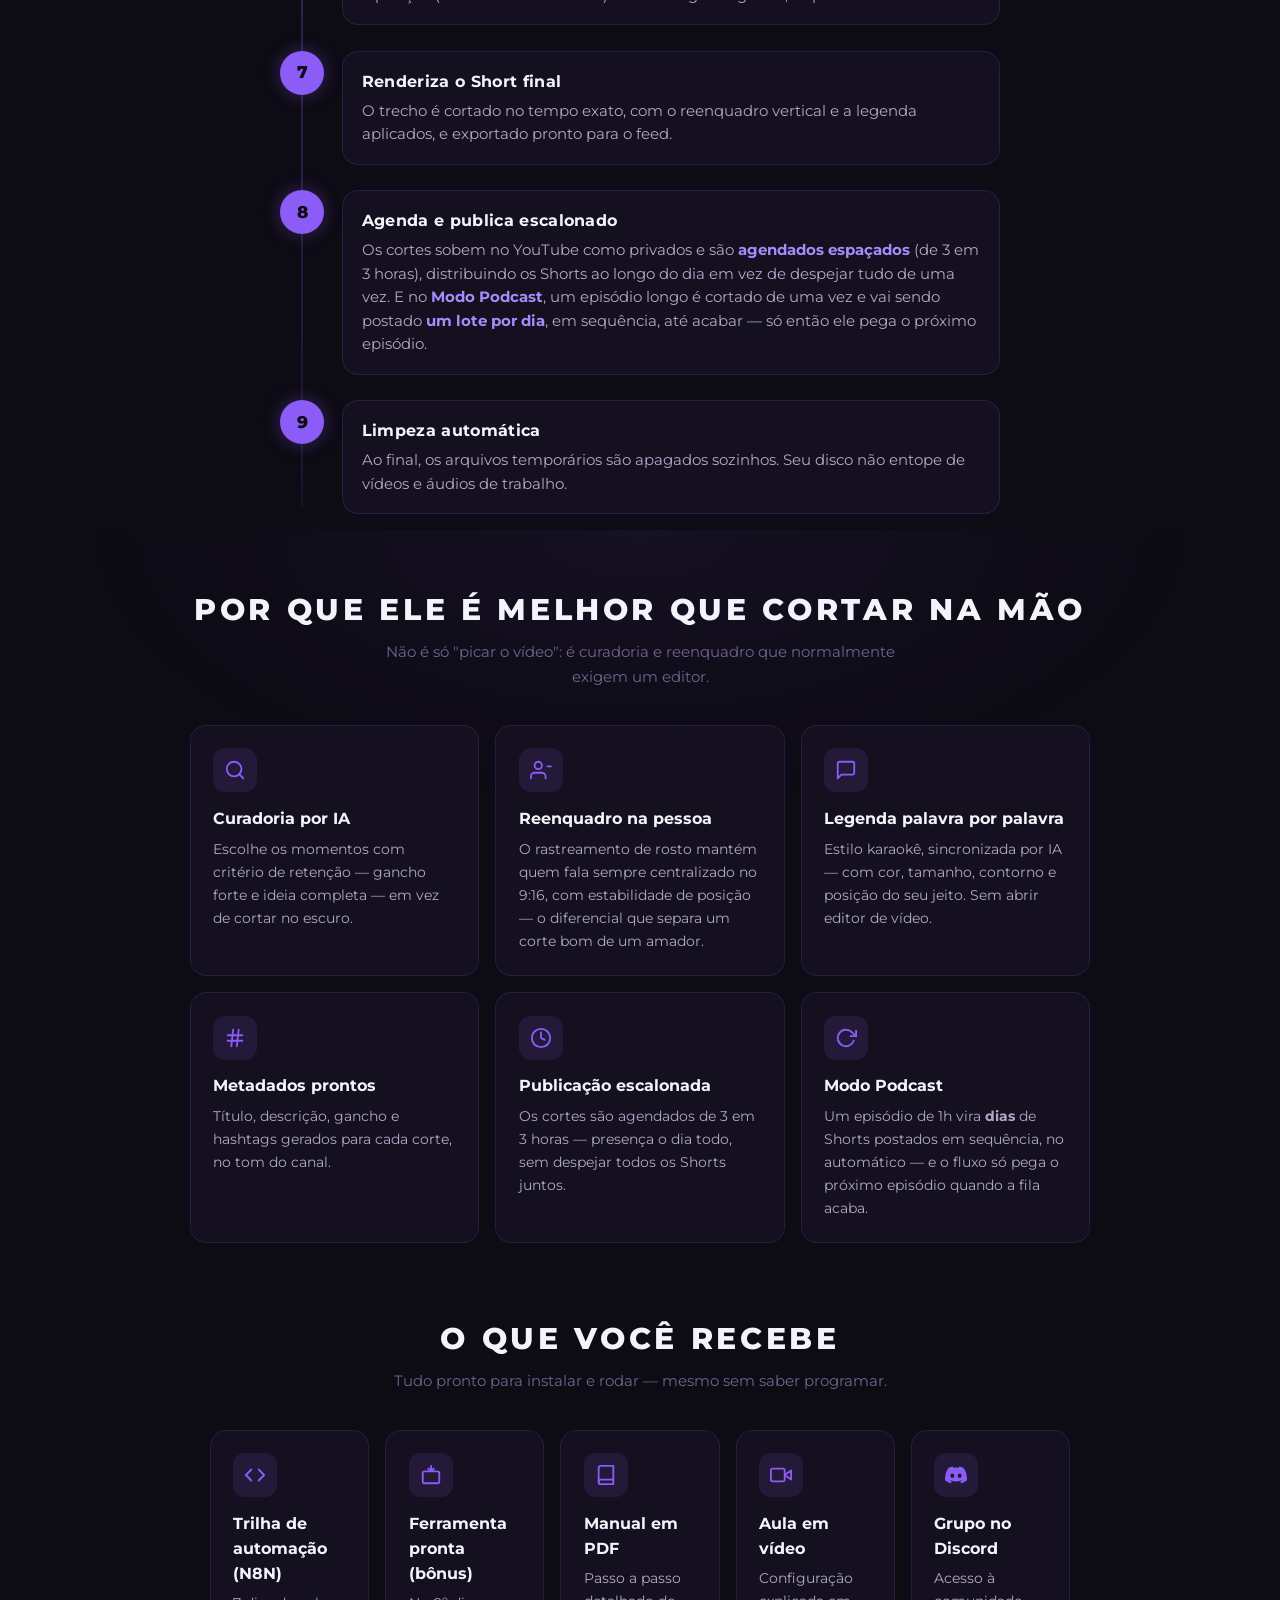
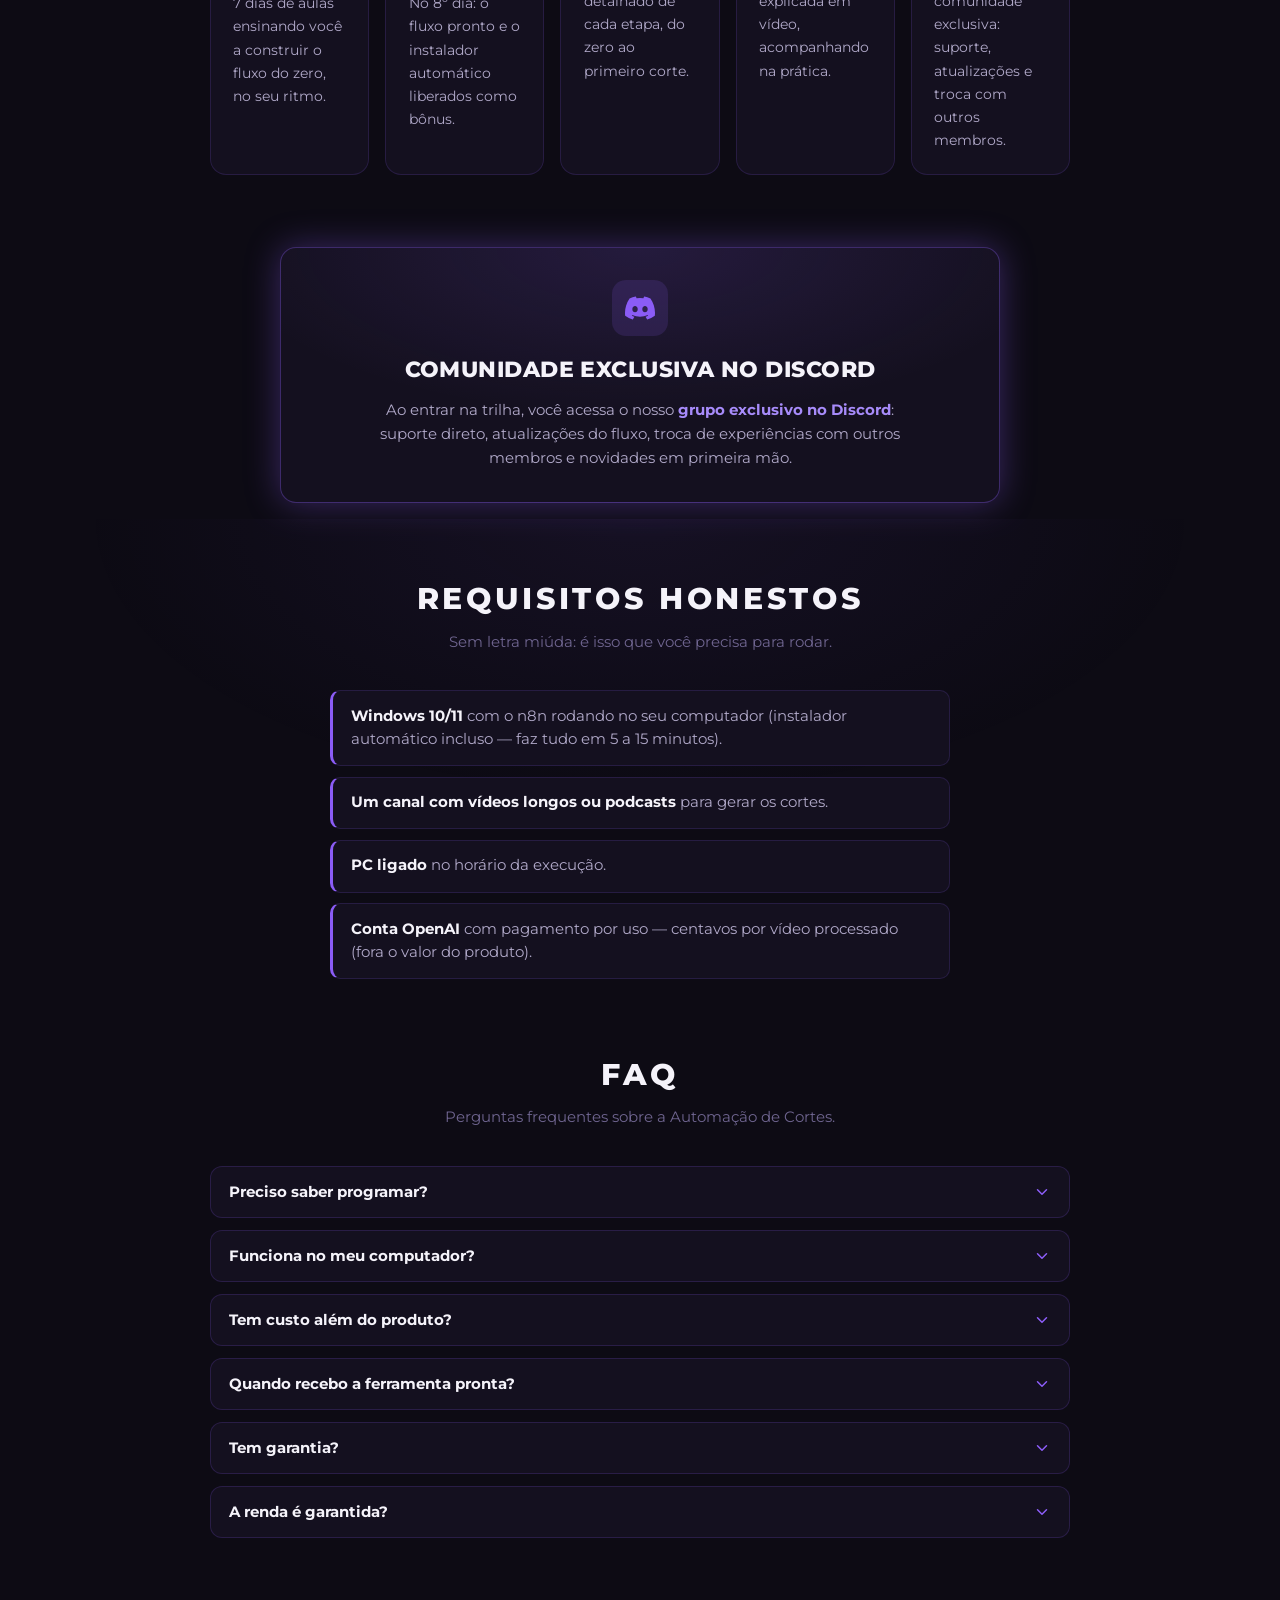
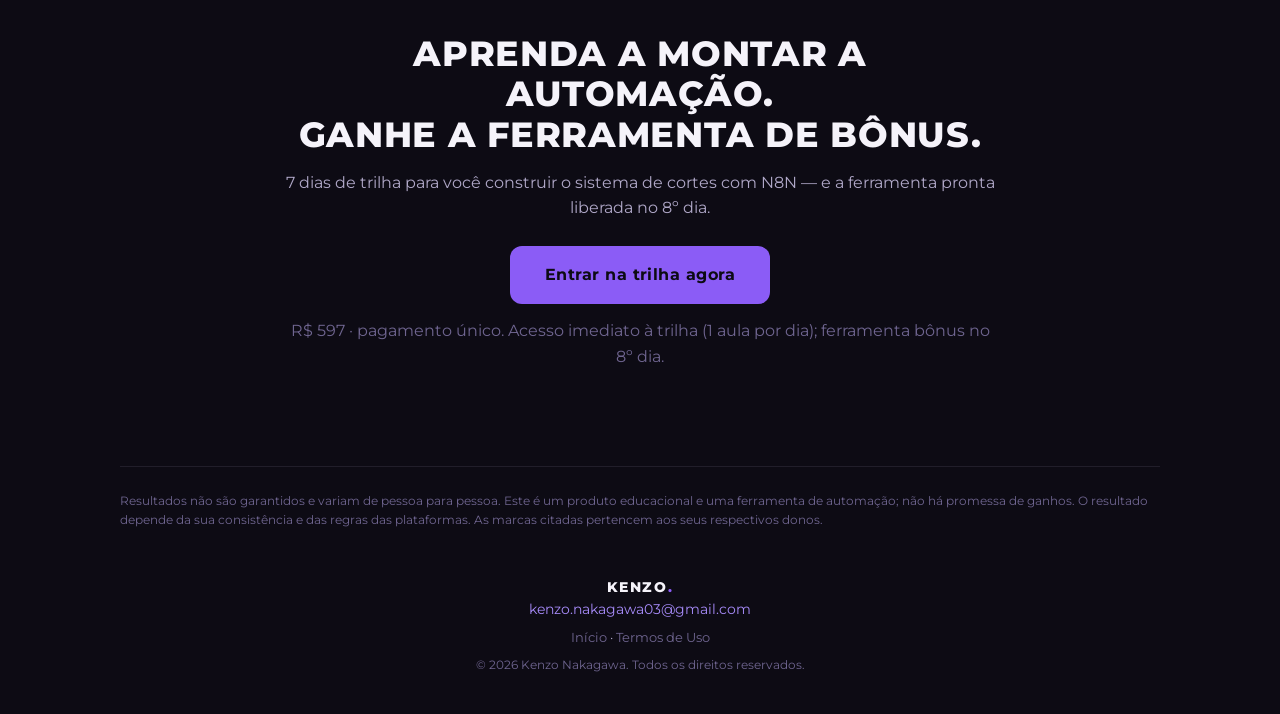
==== commit d33f9f29: "Home vira link-in-bio de fragmentos: blocos de links quadrados abaixo do hero; header so com a marca" ====
--- a/automacao-de-cortes.html
+++ b/automacao-de-cortes.html
@@ -285,6 +285,59 @@
       </ul>
     </section>
 
+    <!-- ============ FAQ ============ -->
+    <section class="v-section" id="faq">
+      <div class="v-section-head">
+        <h2 class="section-title">FAQ</h2>
+        <p class="section-sub">Perguntas frequentes sobre a Automação de Cortes.</p>
+      </div>
+
+      <div class="faq-list">
+        <div class="faq-item">
+          <button class="faq-question" aria-expanded="false">
+            <span>Preciso saber programar?</span>
+            <svg class="faq-chevron" viewBox="0 0 24 24" fill="none" stroke="currentColor" stroke-width="2" stroke-linecap="round" stroke-linejoin="round" aria-hidden="true"><polyline points="6 9 12 15 18 9"/></svg>
+          </button>
+          <div class="faq-answer"><p>Não. A trilha ensina passo a passo, e você ainda recebe manual em PDF, instalador automático e aula de configuração em vídeo.</p></div>
+        </div>
+        <div class="faq-item">
+          <button class="faq-question" aria-expanded="false">
+            <span>Funciona no meu computador?</span>
+            <svg class="faq-chevron" viewBox="0 0 24 24" fill="none" stroke="currentColor" stroke-width="2" stroke-linecap="round" stroke-linejoin="round" aria-hidden="true"><polyline points="6 9 12 15 18 9"/></svg>
+          </button>
+          <div class="faq-answer"><p>Sim, em Windows 10/11. O instalador automático configura o n8n para você em 5 a 15 minutos.</p></div>
+        </div>
+        <div class="faq-item">
+          <button class="faq-question" aria-expanded="false">
+            <span>Tem custo além do produto?</span>
+            <svg class="faq-chevron" viewBox="0 0 24 24" fill="none" stroke="currentColor" stroke-width="2" stroke-linecap="round" stroke-linejoin="round" aria-hidden="true"><polyline points="6 9 12 15 18 9"/></svg>
+          </button>
+          <div class="faq-answer"><p>Sim. A automação usa a sua conta OpenAI com pagamento por uso — centavos por vídeo processado.</p></div>
+        </div>
+        <div class="faq-item">
+          <button class="faq-question" aria-expanded="false">
+            <span>Quando recebo a ferramenta pronta?</span>
+            <svg class="faq-chevron" viewBox="0 0 24 24" fill="none" stroke="currentColor" stroke-width="2" stroke-linecap="round" stroke-linejoin="round" aria-hidden="true"><polyline points="6 9 12 15 18 9"/></svg>
+          </button>
+          <div class="faq-answer"><p>No 8º dia. A trilha libera 1 aula por dia durante 7 dias; a ferramenta pronta (fluxo + instalador) é liberada como bônus no dia seguinte.</p></div>
+        </div>
+        <div class="faq-item">
+          <button class="faq-question" aria-expanded="false">
+            <span>Tem garantia?</span>
+            <svg class="faq-chevron" viewBox="0 0 24 24" fill="none" stroke="currentColor" stroke-width="2" stroke-linecap="round" stroke-linejoin="round" aria-hidden="true"><polyline points="6 9 12 15 18 9"/></svg>
+          </button>
+          <div class="faq-answer"><p>Sim, 7 dias — padrão da Kiwify.</p></div>
+        </div>
+        <div class="faq-item">
+          <button class="faq-question" aria-expanded="false">
+            <span>A renda é garantida?</span>
+            <svg class="faq-chevron" viewBox="0 0 24 24" fill="none" stroke="currentColor" stroke-width="2" stroke-linecap="round" stroke-linejoin="round" aria-hidden="true"><polyline points="6 9 12 15 18 9"/></svg>
+          </button>
+          <div class="faq-answer"><p>Não. O resultado depende da sua consistência e das regras das plataformas.</p></div>
+        </div>
+      </div>
+    </section>
+
     <!-- ============ CTA FINAL ============ -->
     <section class="v-cta">
       <h2>Aprenda a montar a automação.<br>Ganhe a ferramenta de bônus.</h2>
@@ -306,15 +359,6 @@
     <p class="footer-copy">© <span id="year"></span> Kenzo Nakagawa. Todos os direitos reservados.</p>
   </footer>
 
-  <script>
-    // header com blur ao rolar + ano dinâmico (página leve, sem dependências)
-    (function () {
-      var header = document.getElementById("header");
-      function onScroll() { header.classList.toggle("scrolled", window.scrollY > 8); }
-      window.addEventListener("scroll", onScroll, { passive: true });
-      onScroll();
-      document.getElementById("year").textContent = new Date().getFullYear();
-    })();
-  </script>
+  <script src="script.js"></script>
 </body>
 </html>
--- a/styles.css
+++ b/styles.css
@@ -32,6 +32,12 @@
 [data-accent="yellow"] { --card: #facc15; --card-soft: #fde047; --card-contrast: #0d0b14; --card-glow: rgba(250, 204, 21, 0.35); }
 [data-accent="blue"]   { --card: #38bdf8; --card-soft: #7dd3fc; --card-contrast: #0d0b14; --card-glow: rgba(56, 189, 248, 0.35); }
 [data-accent="rose"]   { --card: #f43f5e; --card-soft: #fb7185; --card-contrast: #0d0b14; --card-glow: rgba(244, 63, 94, 0.35); }
+
+/* Cores dos blocos de links (mesmo mecanismo: o JS copia --card* para --accent*) */
+[data-accent="cyan"]   { --card: #22d3ee; --card-soft: #67e8f9; --card-contrast: #0d0b14; --card-glow: rgba(34, 211, 238, 0.35); }  /* TikTok */
+[data-accent="red"]    { --card: #ef4444; --card-soft: #f87171; --card-contrast: #0d0b14; --card-glow: rgba(239, 68, 68, 0.35); }   /* YouTube */
+[data-accent="pink"]   { --card: #ec4899; --card-soft: #f472b6; --card-contrast: #0d0b14; --card-glow: rgba(236, 72, 153, 0.35); }  /* Instagram */
+[data-accent="indigo"] { --card: #6366f1; --card-soft: #818cf8; --card-contrast: #0d0b14; --card-glow: rgba(99, 102, 241, 0.35); }  /* Discord */
 
 /* ============ Reset básico ============ */
 *, *::before, *::after { box-sizing: border-box; margin: 0; padding: 0; }
@@ -143,34 +149,6 @@
 }
 
 .brand-accent { color: var(--accent); transition: color 0.4s ease; }
-
-.header-social {
-  display: flex;
-  align-items: center;
-  gap: 0.35rem;
-}
-
-.header-social a {
-  display: flex;
-  align-items: center;
-  justify-content: center;
-  width: 38px;
-  height: 38px;
-  border-radius: 10px;
-  color: var(--text-body);
-  transition: color 0.4s ease, background-color 0.3s ease, transform 0.2s ease;
-}
-
-.header-social svg {
-  width: 19px;
-  height: 19px;
-}
-
-.header-social a:hover {
-  color: var(--accent);
-  background: color-mix(in srgb, var(--accent) 12%, transparent);
-  transform: translateY(-1px);
-}
 
 /* ============ Hero ============ */
 .hero {
@@ -400,18 +378,11 @@
 
 /* ============ Produtos — painéis sangrados diagonais ============ */
 .section-products {
-  padding: 3.5rem 0 1rem;
+  padding: clamp(2.5rem, 6vw, 4.5rem) 0 1rem;
   overflow: hidden; /* segura o sangramento e a animação de slide */
 }
 
-.products-head {
-  max-width: 1080px;
-  margin: 0 auto;
-  padding: 0 1.25rem;
-}
-
 .panels {
-  margin-top: 2.5rem;
   display: flex;
   flex-direction: column;
   gap: clamp(2rem, 5vw, 4rem);
@@ -570,142 +541,104 @@
   background: color-mix(in srgb, var(--card) 10%, transparent);
 }
 
-/* ============ Pop-up de lojas (afiliado) ============ */
-.stores-popup {
-  position: fixed;
-  left: 50%;
-  bottom: 1rem;
-  z-index: 150;
-  width: min(92vw, 440px);
-  transform: translate(-50%, 160%);
-  background: rgba(20, 16, 31, 0.92);
-  -webkit-backdrop-filter: blur(14px);
-  backdrop-filter: blur(14px);
-  border: 1px solid color-mix(in srgb, var(--accent) 40%, transparent);
-  border-radius: 18px;
-  box-shadow: 0 18px 50px rgba(0, 0, 0, 0.5), 0 0 30px var(--accent-glow);
-  padding: 1.25rem 1.25rem 1.35rem;
-  opacity: 0;
-  visibility: hidden;
-  transition: transform 0.5s cubic-bezier(.22,.61,.36,1), opacity 0.4s ease,
-              visibility 0s linear 0.5s, border-color 0.4s ease, box-shadow 0.4s ease;
-}
-
-.stores-popup.show {
-  transform: translate(-50%, 0);
-  opacity: 1;
-  visibility: visible;
-  transition: transform 0.5s cubic-bezier(.22,.61,.36,1), opacity 0.4s ease,
-              border-color 0.4s ease, box-shadow 0.4s ease;
-}
-
-.stores-close {
+/* ============ Links — fragmentos pequenos em fileira (mesma linguagem facetada dos painéis) ============ */
+.section-links {
+  max-width: 1080px;
+  margin: 0 auto;
+  padding: 0 1.25rem;
+}
+
+.tiles {
+  display: flex;
+  flex-wrap: wrap;
+  justify-content: center;
+  gap: clamp(0.8rem, 2.4vw, 1.25rem);
+}
+
+/* Cada bloco: quadrado facetado com aresta + glow na cor da rede (mesma receita do .panel) */
+.tile {
+  position: relative;
+  width: clamp(92px, 26vw, 124px);
+  aspect-ratio: 1;
+  display: flex;
+  flex-direction: column;
+  align-items: center;
+  justify-content: center;
+  gap: 0.55rem;
+  padding: 0.5rem 0.45rem;
+  color: var(--text);
+  text-decoration: none;
+  filter: drop-shadow(0 10px 28px var(--card-glow));
+  transition: filter 0.3s ease, transform 0.3s ease;
+}
+
+.tile::before,
+.tile::after {
+  content: "";
   position: absolute;
-  top: 0.6rem;
-  right: 0.6rem;
+  inset: 0;
+  clip-path: var(--clip);
+}
+
+.tile::before { background: var(--card); }
+.tile::after {
+  inset: 2px;
+  background: linear-gradient(145deg,
+    color-mix(in srgb, var(--card) 10%, var(--bg-card)), var(--bg-card) 65%);
+}
+
+/* "Mordidas" diferentes em cada bloco, alternando o lado da rachadura */
+.tiles .tile:nth-child(1) { --clip: polygon(0 5%, 100% 0, 100% 96%, 5% 100%, 0 62%, 9% 50%, 0 36%); }
+.tiles .tile:nth-child(2) { --clip: polygon(0 0, 95% 0, 100% 34%, 91% 48%, 100% 64%, 96% 100%, 0 96%); }
+.tiles .tile:nth-child(3) { --clip: polygon(10% 0, 100% 3%, 96% 100%, 0 97%, 0 58%, 8% 46%, 0 32%); }
+.tiles .tile:nth-child(4) { --clip: polygon(0 2%, 100% 0, 100% 40%, 92% 52%, 100% 66%, 90% 100%, 3% 100%); }
+.tiles .tile:nth-child(5) { --clip: polygon(0 0, 96% 4%, 100% 100%, 8% 100%, 0 70%, 7% 56%, 0 42%); }
+
+.tile-ic {
+  position: relative;
+  z-index: 2;
   width: 30px;
   height: 30px;
-  display: flex;
-  align-items: center;
-  justify-content: center;
-  border: none;
-  border-radius: 8px;
-  background: transparent;
-  color: var(--text-dim);
-  cursor: pointer;
-  transition: color 0.2s ease, background-color 0.2s ease;
-}
-
-.stores-close:hover { color: var(--text); background: rgba(255, 255, 255, 0.06); }
-.stores-close svg { width: 16px; height: 16px; }
-
-.stores-title {
-  color: var(--text);
-  font-weight: 700;
-  font-size: 0.9rem;
-  letter-spacing: 0.02em;
+  color: var(--card);
+  transition: transform 0.3s ease;
+}
+
+.tile-ic svg { width: 100%; height: 100%; }
+
+.tile-name {
+  position: relative;
+  z-index: 2;
+  font-size: 0.64rem;
+  font-weight: 800;
+  letter-spacing: 0.06em;
+  text-transform: uppercase;
   text-align: center;
-  margin: 0.2rem 1.5rem 1rem;
-  line-height: 1.4;
-}
-
-.stores-icons {
-  display: grid;
-  grid-template-columns: repeat(3, 1fr);
-  gap: 0.6rem;
-}
-
-.store-btn {
-  display: flex;
-  flex-direction: column;
-  align-items: center;
-  gap: 0.4rem;
-  padding: 0.75rem 0.4rem;
-  background: var(--bg-card);
-  border: 1px solid color-mix(in srgb, var(--accent) 25%, transparent);
-  border-radius: 12px;
-  color: var(--text);
-  font-weight: 600;
-  font-size: 0.72rem;
-  text-align: center;
-  text-decoration: none;
-  transition: border-color 0.3s ease, box-shadow 0.3s ease, transform 0.2s ease;
-}
-
-.store-btn svg {
-  width: 22px;
-  height: 22px;
-  color: var(--accent);
-  transition: color 0.4s ease;
-}
-
-.store-btn:hover {
-  border-color: color-mix(in srgb, var(--accent) 60%, transparent);
-  box-shadow: 0 0 16px var(--accent-glow);
-  transform: translateY(-2px);
-}
-
-/* ============ Como funciona ============ */
-.steps-grid {
-  margin-top: 1.75rem;
-  display: grid;
-  grid-template-columns: 1fr;
-  gap: 1.25rem;
-}
-
-.step {
-  background: var(--bg-raise);
-  border: 1px solid color-mix(in srgb, var(--accent) 15%, transparent);
-  border-radius: var(--radius-card);
-  padding: 1.4rem;
-  transition: border-color 0.4s ease;
-}
-
-.step-icon {
-  width: 44px;
-  height: 44px;
-  display: flex;
-  align-items: center;
-  justify-content: center;
-  border-radius: 12px;
-  color: var(--accent);
-  background: color-mix(in srgb, var(--accent) 12%, transparent);
-  transition: color 0.4s ease, background-color 0.4s ease;
-  margin-bottom: 0.9rem;
-}
-
-.step-icon svg { width: 22px; height: 22px; }
-
-.step-title {
-  color: var(--text);
-  font-weight: 700;
-  font-size: 0.95rem;
-  letter-spacing: 0.04em;
-  text-transform: uppercase;
-  margin-bottom: 0.4rem;
-}
-
-.step-desc { font-size: 0.9rem; }
+  line-height: 1.2;
+}
+
+/* Entrada em cascata ao carregar (fill backwards: depois da animação o hover volta a valer) */
+@keyframes tileIn {
+  from { opacity: 0; transform: translateY(14px) scale(0.96); }
+  to   { opacity: 1; transform: none; }
+}
+
+.js .tile { animation: tileIn 0.6s cubic-bezier(.22,.61,.36,1) backwards; }
+.js .tiles .tile:nth-child(2) { animation-delay: 0.07s; }
+.js .tiles .tile:nth-child(3) { animation-delay: 0.14s; }
+.js .tiles .tile:nth-child(4) { animation-delay: 0.21s; }
+.js .tiles .tile:nth-child(5) { animation-delay: 0.28s; }
+
+/* Hover/foco: sobe, glow mais forte e o ícone cresce */
+.tile:hover,
+.tile:focus-visible {
+  transform: translateY(-4px);
+  filter: drop-shadow(0 14px 34px var(--card-glow)) drop-shadow(0 0 16px var(--card-glow));
+}
+
+.tile:hover .tile-ic,
+.tile:focus-visible .tile-ic { transform: scale(1.12); }
+
+.tile:focus-visible { outline-offset: -3px; }
 
 /* ============ FAQ ============ */
 .faq-list {
@@ -924,7 +857,6 @@
 
 /* ============ Desktop ============ */
 @media (min-width: 820px) {
-  .steps-grid { grid-template-columns: repeat(3, 1fr); }
   .hero { padding-top: calc(var(--header-h) + 3.5rem); }
 }
 
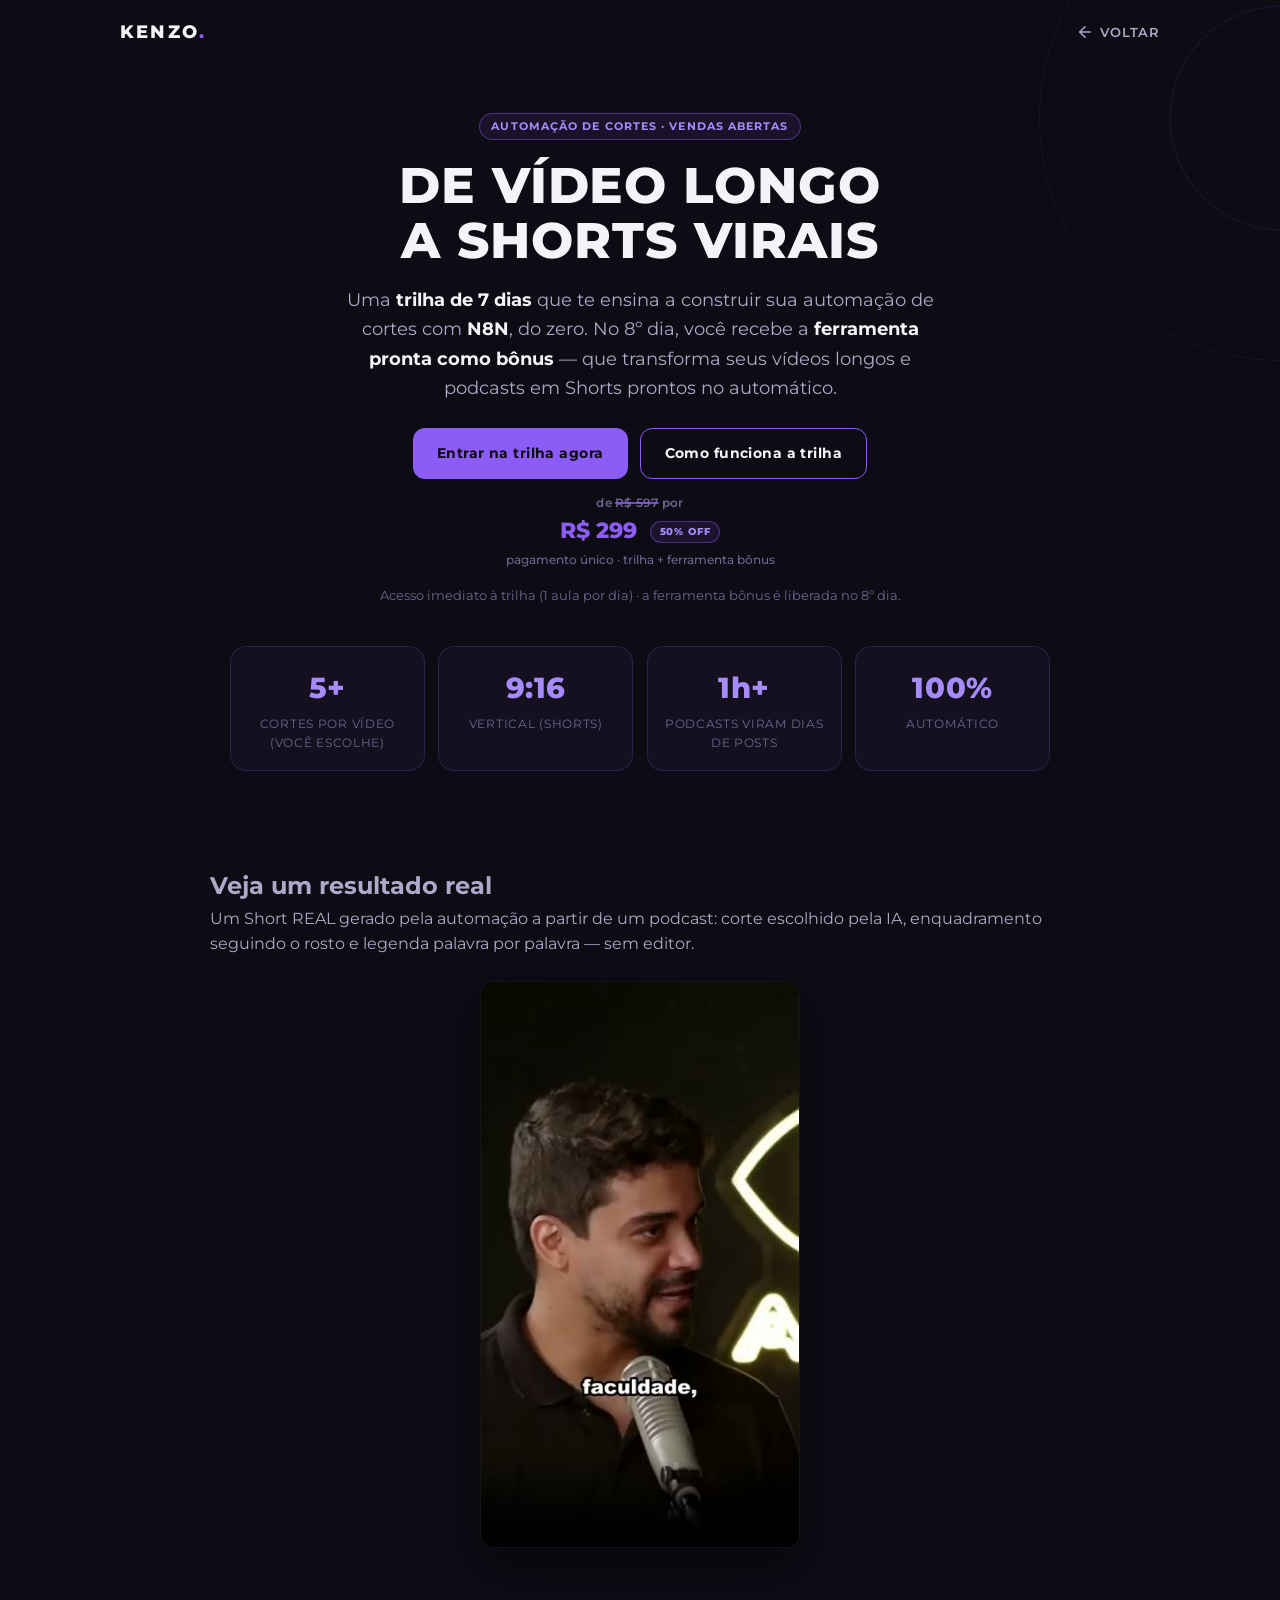
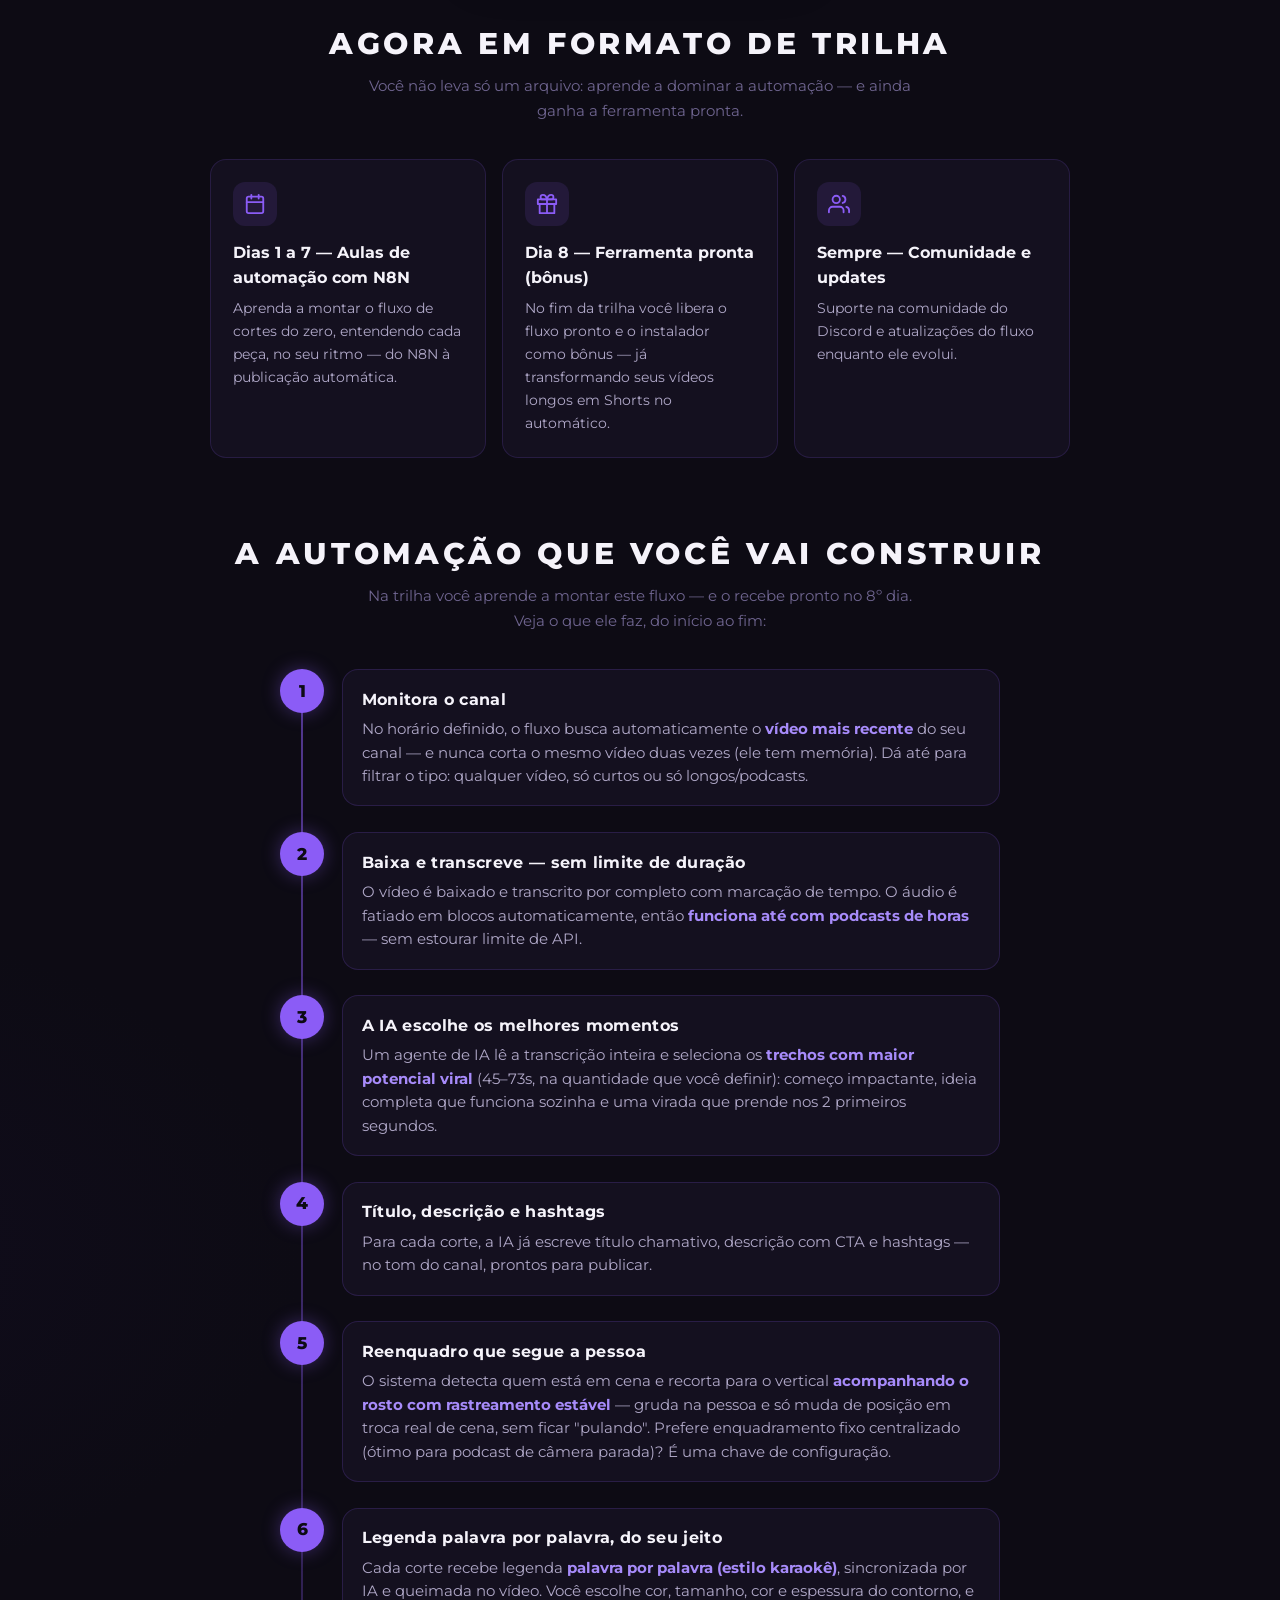
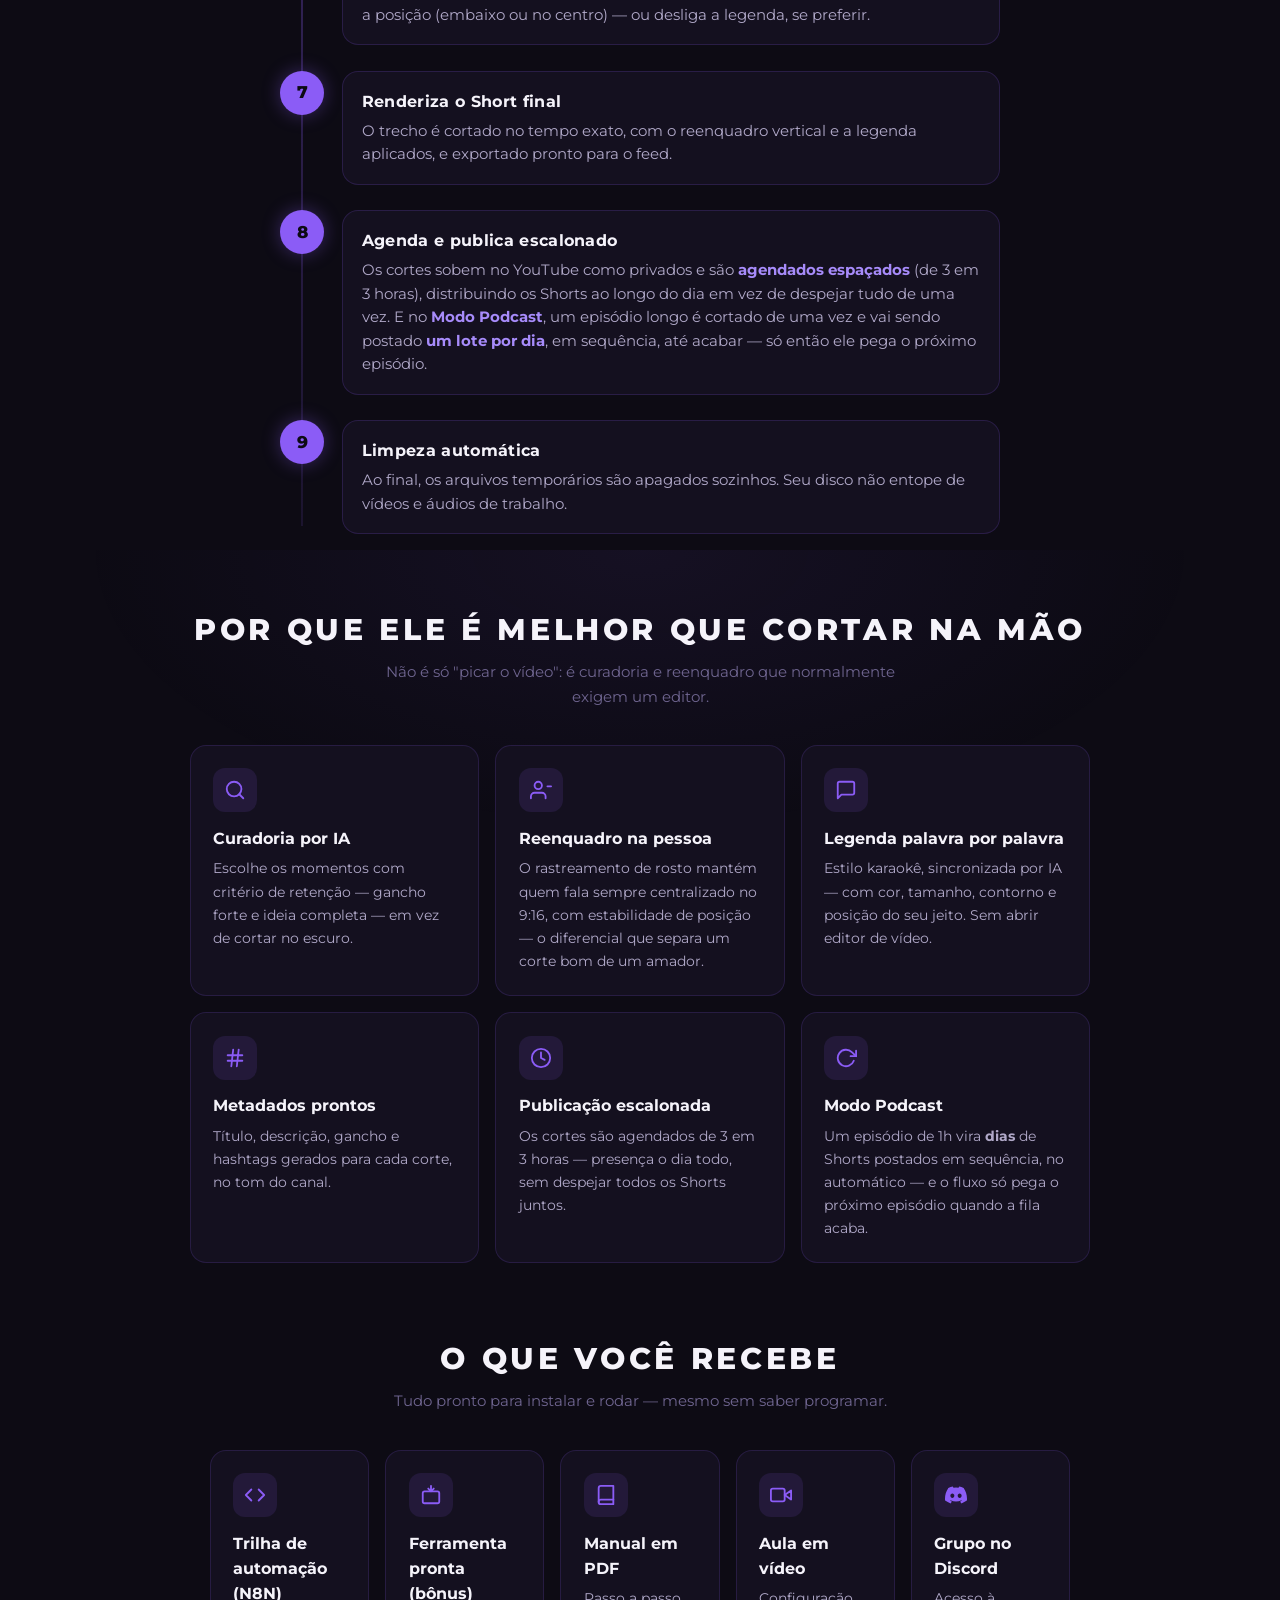
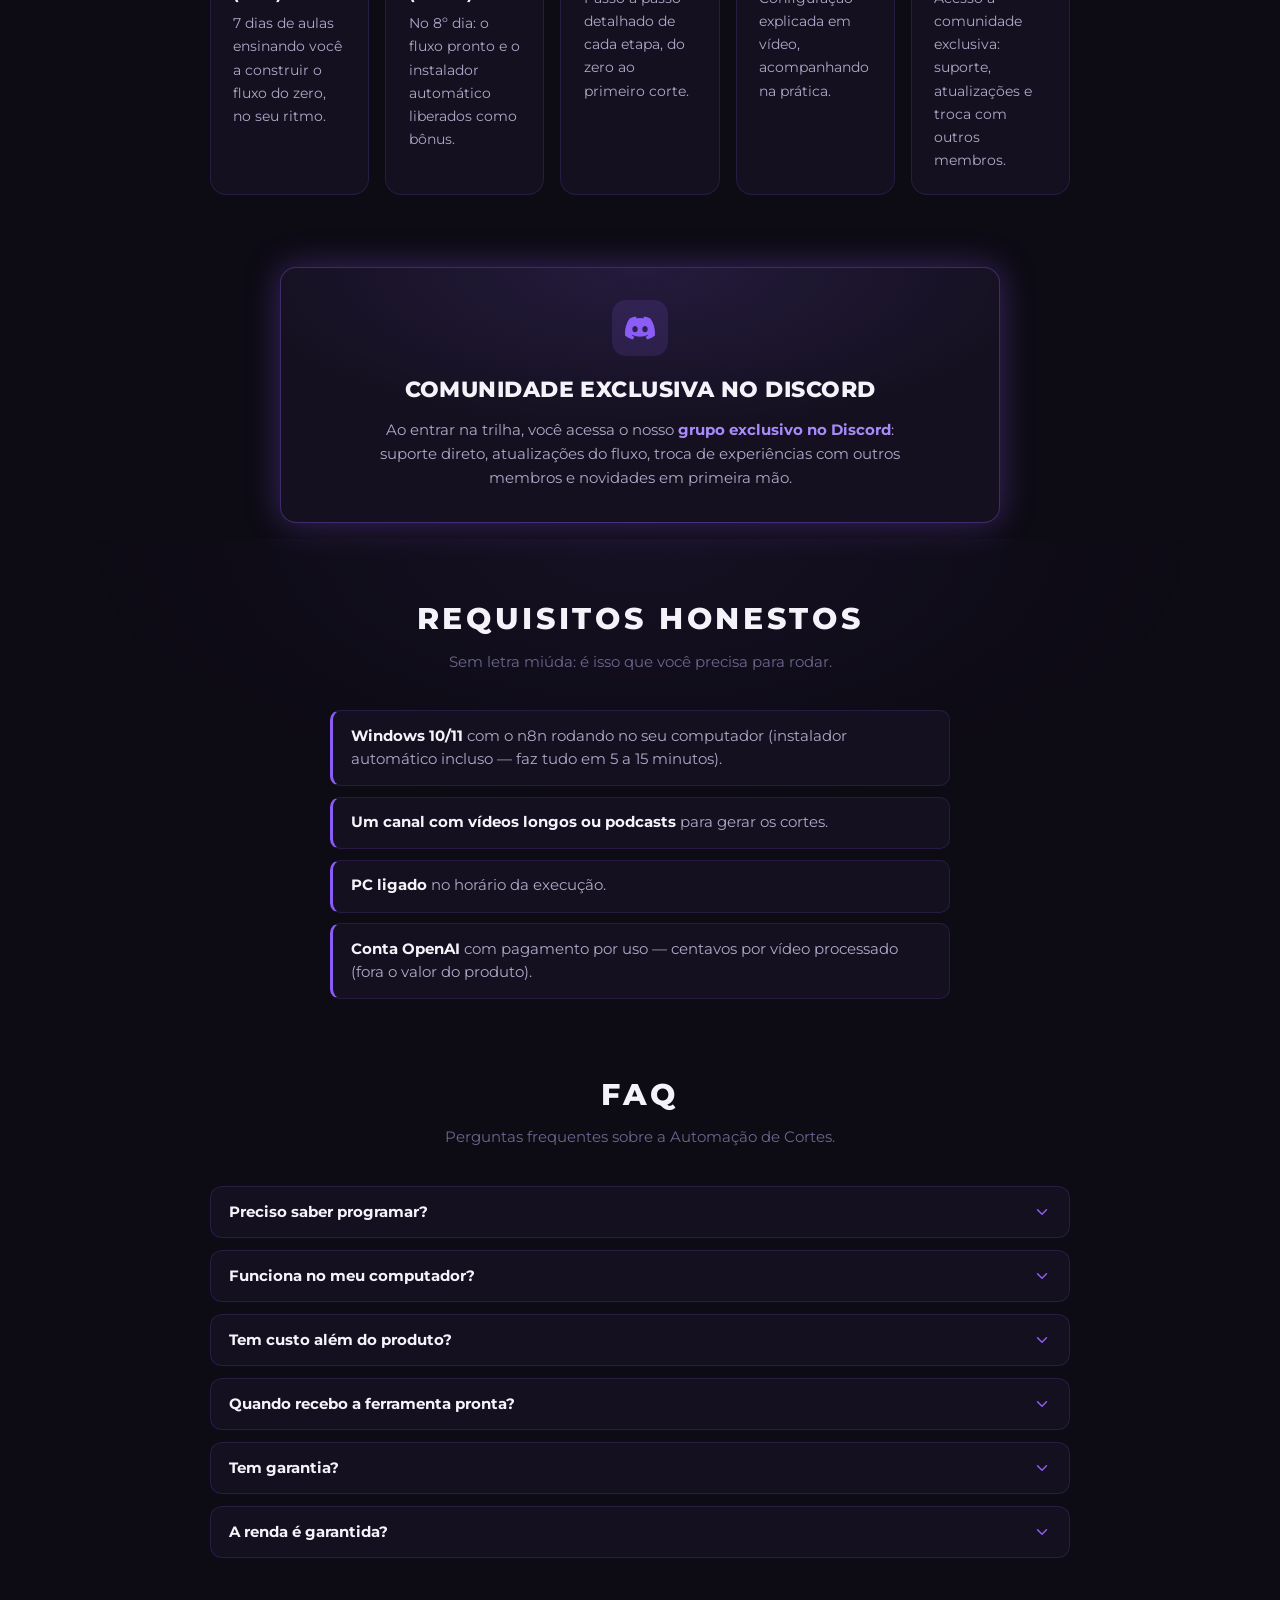
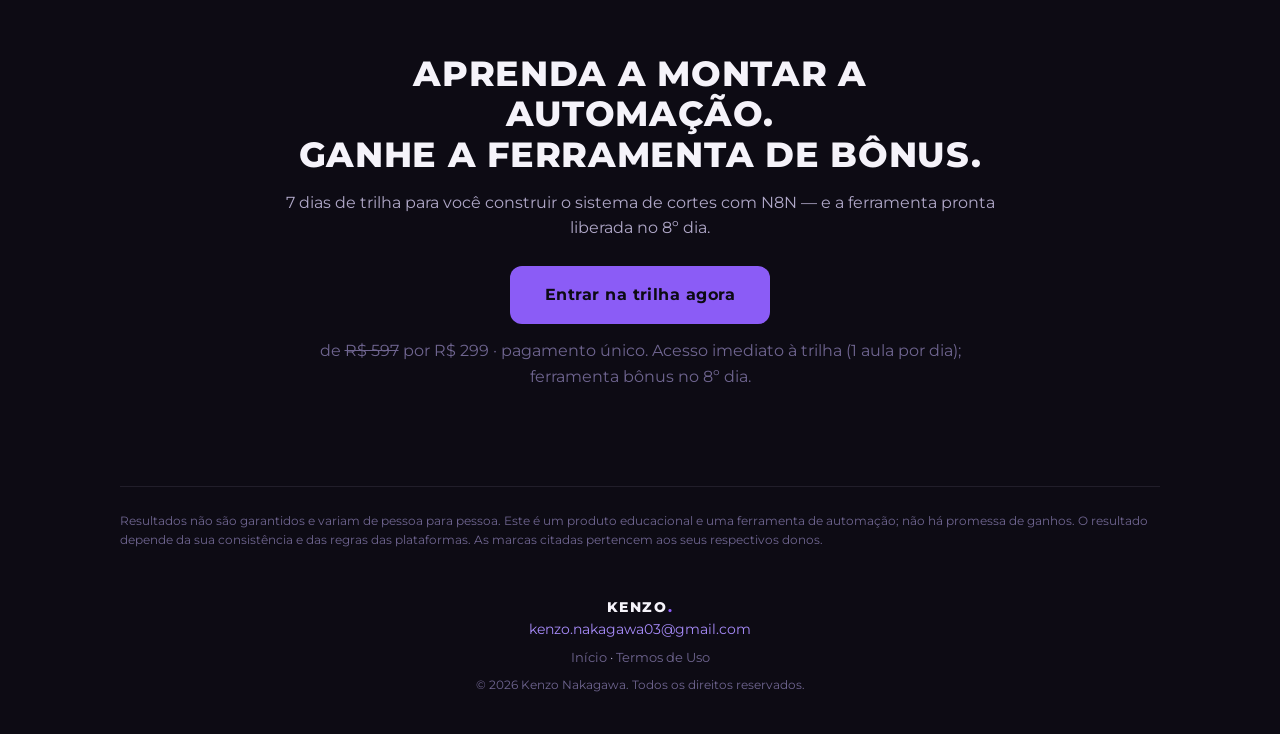
==== commit 96613b98: "Home vira tela unica com carrossel de produtos + promocao de R$ 597 por R$ 299 - Home cabe inteira n" ====
--- a/automacao-de-cortes.html
+++ b/automacao-de-cortes.html
@@ -62,7 +62,7 @@
         <a class="btn btn-primary" href="https://pay.kiwify.com.br/1YQ9fto" target="_blank" rel="noopener">Entrar na trilha agora</a>
         <a class="btn btn-ghost" href="#trilha">Como funciona a trilha</a>
       </div>
-      <p class="v-price">R$ 597 <span>pagamento único · trilha + ferramenta bônus</span></p>
+      <p class="v-price"><span class="price-was">de <s>R$ 597</s> por</span>R$ 299 <span class="price-off">50% OFF</span><span class="v-price-note">pagamento único · trilha + ferramenta bônus</span></p>
       <p class="v-cta-note">Acesso imediato à trilha (1 aula por dia) · a ferramenta bônus é liberada no 8º dia.</p>
 
       <div class="v-stats">
@@ -343,7 +343,7 @@
       <h2>Aprenda a montar a automação.<br>Ganhe a ferramenta de bônus.</h2>
       <p>7 dias de trilha para você construir o sistema de cortes com N8N — e a ferramenta pronta liberada no 8º dia.</p>
       <a class="btn btn-primary btn-lg" href="https://pay.kiwify.com.br/1YQ9fto" target="_blank" rel="noopener">Entrar na trilha agora</a>
-      <p class="v-cta-note">R$ 597 · pagamento único. Acesso imediato à trilha (1 aula por dia); ferramenta bônus no 8º dia.</p>
+      <p class="v-cta-note">de <s>R$ 597</s> por R$ 299 · pagamento único. Acesso imediato à trilha (1 aula por dia); ferramenta bônus no 8º dia.</p>
     </section>
 
     <section class="disclaimer">
--- a/styles.css
+++ b/styles.css
@@ -860,6 +860,283 @@
   .hero { padding-top: calc(var(--header-h) + 3.5rem); }
 }
 
+/* ============ Preço promocional (home + páginas de produto) ============
+   Markup: <span class="price-was">de <s>R$ 597</s> por</span> R$ 299 <span class="price-off">50% OFF</span>
+   Usa --card (painéis da home) com fallback para --accent (hero das páginas de produto). */
+.price-was {
+  display: block;
+  font-size: 0.78rem;
+  font-weight: 600;
+  letter-spacing: 0.02em;
+  color: var(--text-dim);
+}
+
+.price-was s {
+  text-decoration-thickness: 1.5px;
+  text-decoration-color: color-mix(in srgb, var(--card, var(--accent)) 80%, transparent);
+}
+
+.price-off {
+  display: inline-block;
+  margin-left: 0.45rem;
+  padding: 0.14rem 0.55rem;
+  border-radius: 999px;
+  font-size: 0.6rem;
+  font-weight: 800;
+  letter-spacing: 0.09em;
+  text-transform: uppercase;
+  vertical-align: 0.28em;
+  color: var(--card-soft, var(--accent-soft));
+  border: 1px solid color-mix(in srgb, var(--card, var(--accent)) 45%, transparent);
+  background: color-mix(in srgb, var(--card, var(--accent)) 12%, transparent);
+}
+
+/* ==========================================================================
+   HOME "TELA ÚNICA" (2026-08-29) — tudo cabe na dobra, sem rolagem:
+   hero + blocos de links compactos, produtos em CARROSSEL (1 painel por vez,
+   auto-avança; setas/bolinhas/swipe), disclaimer e footer enxutos.
+   Escopo: body.home — NÃO afeta páginas de produto nem termos.html.
+   ========================================================================== */
+
+body.home {
+  min-height: 100vh;   /* fallback */
+  min-height: 100svh;  /* altura visível real no celular (barras do navegador) */
+  display: flex;
+  flex-direction: column;
+}
+
+/* O hero já carrega a marca — o header some e devolve ~64px para a dobra */
+.home .header { display: none; }
+
+.home main {
+  flex: 1 1 auto;
+  display: flex;
+  flex-direction: column;
+  min-height: 0;
+}
+
+/* ---- Hero compacto ---- */
+.home .hero { padding: clamp(0.9rem, 2.5vh, 2.25rem) 1.25rem 0.5rem; }
+.home .avatar {
+  width: clamp(58px, 9.5vh, 92px);
+  height: clamp(58px, 9.5vh, 92px);
+  margin-bottom: 0.55rem;
+}
+.home .avatar-k { font-size: clamp(1.9rem, 6vh, 3rem); }
+.home .hero-title { font-size: clamp(1.15rem, 4.2vw, 1.85rem); }
+.home .hero-bio {
+  margin-top: 0.3rem;
+  font-size: clamp(0.8rem, 2.4vw, 1.05rem);
+  min-height: 1.45em;
+}
+
+/* ---- Blocos de links: sempre em UMA fileira ---- */
+.home .section-links { padding: 0.4rem 1rem 0; }
+.home .tiles {
+  flex-wrap: nowrap;
+  gap: clamp(0.35rem, 1.6vw, 1.1rem);
+  overflow-x: auto;            /* telas minúsculas: vira faixa deslizável */
+  scrollbar-width: none;
+  padding-bottom: 2px;
+}
+.home .tiles::-webkit-scrollbar { display: none; }
+.home .tile {
+  flex: 0 0 auto;
+  width: clamp(58px, 17.5vw, 106px);
+  gap: 0.35rem;
+  padding: 0.4rem 0.35rem;
+}
+.home .tile-ic { width: clamp(18px, 3.2vh, 28px); height: clamp(18px, 3.2vh, 28px); }
+.home .tile-name { font-size: clamp(0.5rem, 1.55vw, 0.62rem); }
+
+/* ---- Carrossel de produtos ---- */
+.home .section-products {
+  flex: 1 1 auto;
+  min-height: 0;
+  display: flex;
+  flex-direction: column;
+  justify-content: center;
+  padding: 0.25rem 0 0;
+  overflow: visible;
+}
+
+.home .carousel { position: relative; min-height: 0; }
+
+/* .panels vira o trilho horizontal com snap (rolagem nativa = swipe de graça) */
+.home .panels {
+  flex-direction: row;
+  gap: 0;
+  overflow-x: auto;
+  overflow-y: hidden;
+  scroll-snap-type: x mandatory;
+  overscroll-behavior-x: contain;
+  scrollbar-width: none;
+  padding: 0.75rem 0; /* respiro p/ o glow dos painéis não cortar seco */
+}
+.home .panels::-webkit-scrollbar { display: none; }
+
+.home .panel-row {
+  flex: 0 0 100%;
+  min-height: 0;
+  scroll-snap-align: start;
+  scroll-snap-stop: always;
+}
+
+/* Na home os painéis são sempre visíveis (não existe mais revelação por rolagem) */
+.home .panel-row .panel { opacity: 1; transform: none; }
+.home .panel-row .panel-art { opacity: 0.5; }
+
+.home .panel { min-height: 0; }
+.home .panel-content {
+  gap: 0.55rem;
+  padding: clamp(1.1rem, 3vh, 2.1rem) clamp(1.75rem, 5.5vw, 4rem) clamp(1.1rem, 3vh, 2.1rem) max(1.25rem, 4.5vw);
+}
+.home .panel-right .panel-content {
+  padding: clamp(1.1rem, 3vh, 2.1rem) max(1.25rem, 4.5vw) clamp(1.1rem, 3vh, 2.1rem) clamp(1.75rem, 5.5vw, 4rem);
+}
+.home .panel-title { font-size: clamp(1.1rem, 2.6vw, 1.6rem); }
+.home .panel-desc { font-size: clamp(0.8rem, 1.9vw, 0.92rem); max-width: 56ch; }
+.home .panel-bullets { font-size: clamp(0.74rem, 1.7vw, 0.86rem); gap: 0.22rem; }
+.home .panel-price { margin: 0 0 0.15rem; font-size: clamp(1.25rem, 2.4vh, 1.5rem); }
+.home .panel .btn-cta { padding: 0.6rem 1.5rem; font-size: 0.82rem; }
+
+/* Setas ‹ › (injetadas pelo script.js) */
+.car-arrow {
+  position: absolute;
+  top: 50%;
+  transform: translateY(-50%);
+  z-index: 6;
+  width: 42px;
+  height: 42px;
+  display: flex;
+  align-items: center;
+  justify-content: center;
+  border-radius: 50%;
+  border: 1px solid color-mix(in srgb, var(--accent) 40%, transparent);
+  background: rgba(13, 11, 20, 0.6);
+  -webkit-backdrop-filter: blur(8px);
+  backdrop-filter: blur(8px);
+  color: var(--text);
+  cursor: pointer;
+  transition: border-color 0.4s ease, box-shadow 0.3s ease, color 0.3s ease;
+}
+.car-arrow:hover { box-shadow: 0 0 18px var(--accent-glow); color: var(--accent-soft); }
+.car-arrow svg { width: 20px; height: 20px; }
+.car-prev { left: clamp(6px, 1.5vw, 18px); }
+.car-next { right: clamp(6px, 1.5vw, 18px); }
+
+/* No celular o swipe + bolinhas dão conta; as setas só atrapalham.
+   Painel-slide também encolhe: sem bullets, descrição em até 3 linhas —
+   o detalhe completo mora na página do produto. */
+@media (max-width: 819px) {
+  .car-arrow { display: none; }
+  .home .panel-bullets { display: none; }
+  .home .panel-title { font-size: 1.05rem; }
+  .home .panel-desc {
+    display: -webkit-box;
+    -webkit-line-clamp: 3;
+    -webkit-box-orient: vertical;
+    overflow: hidden;
+    font-size: 0.78rem;
+  }
+  .home .panel-content,
+  .home .panel-right .panel-content { padding: 0.95rem 1.6rem; gap: 0.4rem; }
+  .home .panel-price { font-size: 1.3rem; }
+  .home .footer-line { font-size: 0.64rem; }
+}
+
+/* Bolinhas de navegação (o slide ativo vira um traço na cor do produto) */
+.car-dots {
+  display: flex;
+  align-items: center;
+  justify-content: center;
+  gap: 0.5rem;
+  padding: 0.55rem 0 0.1rem;
+}
+
+.car-dot {
+  width: 9px;
+  height: 9px;
+  padding: 0;
+  border: none;
+  border-radius: 999px;
+  background: color-mix(in srgb, var(--text-dim) 45%, transparent);
+  cursor: pointer;
+  transition: background-color 0.35s ease, width 0.35s ease, box-shadow 0.35s ease;
+}
+.car-dot:hover { background: var(--text-dim); }
+.car-dot[aria-current="true"] {
+  width: 24px;
+  background: var(--accent);
+  box-shadow: 0 0 12px var(--accent-glow);
+}
+
+/* ---- Disclaimer + footer enxutos ---- */
+.home .disclaimer { padding: 0.35rem 1.25rem 0; }
+.home .disclaimer p {
+  border-top: none;
+  padding-top: 0;
+  max-width: 760px;
+  margin: 0 auto;
+  font-size: 0.6rem;
+  line-height: 1.5;
+  text-align: center;
+}
+
+.home .footer { padding: 0.5rem 1rem 0.9rem; }
+
+.home .pix-inline {
+  display: flex;
+  align-items: center;
+  justify-content: center;
+  flex-wrap: wrap;
+  gap: 0.4rem 0.6rem;
+  margin-bottom: 0.35rem;
+}
+.home .pix-heart { width: 14px; height: 14px; color: var(--accent); transition: color 0.4s ease; }
+.home .pix-inline .pix-key { font-size: 0.74rem; }
+.home .pix-inline .btn { padding: 0.28rem 0.75rem; font-size: 0.66rem; }
+
+.home .footer-line { color: var(--text-dim); font-size: 0.7rem; }
+.home .footer-line a { color: var(--text-dim); }
+.home .footer-line a:hover { color: var(--accent-soft); }
+.home .footer-brand-inline { color: var(--text); font-weight: 800; letter-spacing: 0.1em; }
+
+/* Telas mais baixas (notebook 1366×768 etc.): os bullets saem para o painel
+   caber na dobra — o essencial (título, descrição, preço, CTA) fica */
+@media (max-height: 929px) {
+  .home .panel-bullets { display: none; }
+}
+
+/* Mais baixo ainda: tudo encolhe mais um degrau para caber sem rolagem */
+@media (max-height: 849px) {
+  .home .hero { padding-top: 0.75rem; }
+  .home .avatar { width: 54px; height: 54px; margin-bottom: 0.4rem; }
+  .home .avatar-k { font-size: 1.8rem; }
+  .home .hero-title { font-size: clamp(1.05rem, 3.8vw, 1.5rem); }
+  .home .tile { width: clamp(56px, 16vw, 88px); }
+  .home .panels { padding: 0.4rem 0; }
+  .home .panel-content,
+  .home .panel-right .panel-content { padding-top: 1rem; padding-bottom: 1rem; gap: 0.45rem; }
+  .home .panel-desc { font-size: 0.8rem; }
+  .home .car-dots { padding: 0.35rem 0 0; }
+  .home .disclaimer p { font-size: 0.56rem; }
+}
+
+/* Celular pequeno (≤699px de altura): aperto final para nada vazar da dobra */
+@media (max-height: 699px) {
+  .home .hero { padding-top: 0.5rem; }
+  .home .hero-bio { min-height: 1.2em; margin-top: 0.15rem; }
+  .home .section-links { padding-top: 0.25rem; }
+  .home .panel-content,
+  .home .panel-right .panel-content { padding-top: 0.8rem; padding-bottom: 0.8rem; }
+  .home .panel .btn-cta { padding: 0.5rem 1.2rem; font-size: 0.78rem; }
+  .home .car-dots { padding-top: 0.25rem; }
+  .home .disclaimer p { font-size: 0.52rem; line-height: 1.45; }
+  .home .pix-inline { margin-bottom: 0.2rem; }
+  .home .footer { padding-bottom: 0.5rem; }
+}
+
 /* ============ Acessibilidade: reduzir movimento ============ */
 @media (prefers-reduced-motion: reduce) {
   html { scroll-behavior: auto; }
--- a/produto.css
+++ b/produto.css
@@ -82,7 +82,7 @@
   font-weight: 800;
   color: var(--accent);
 }
-.v-price span {
+.v-price .v-price-note {
   display: block;
   margin-top: 0.15rem;
   font-size: 0.78rem;
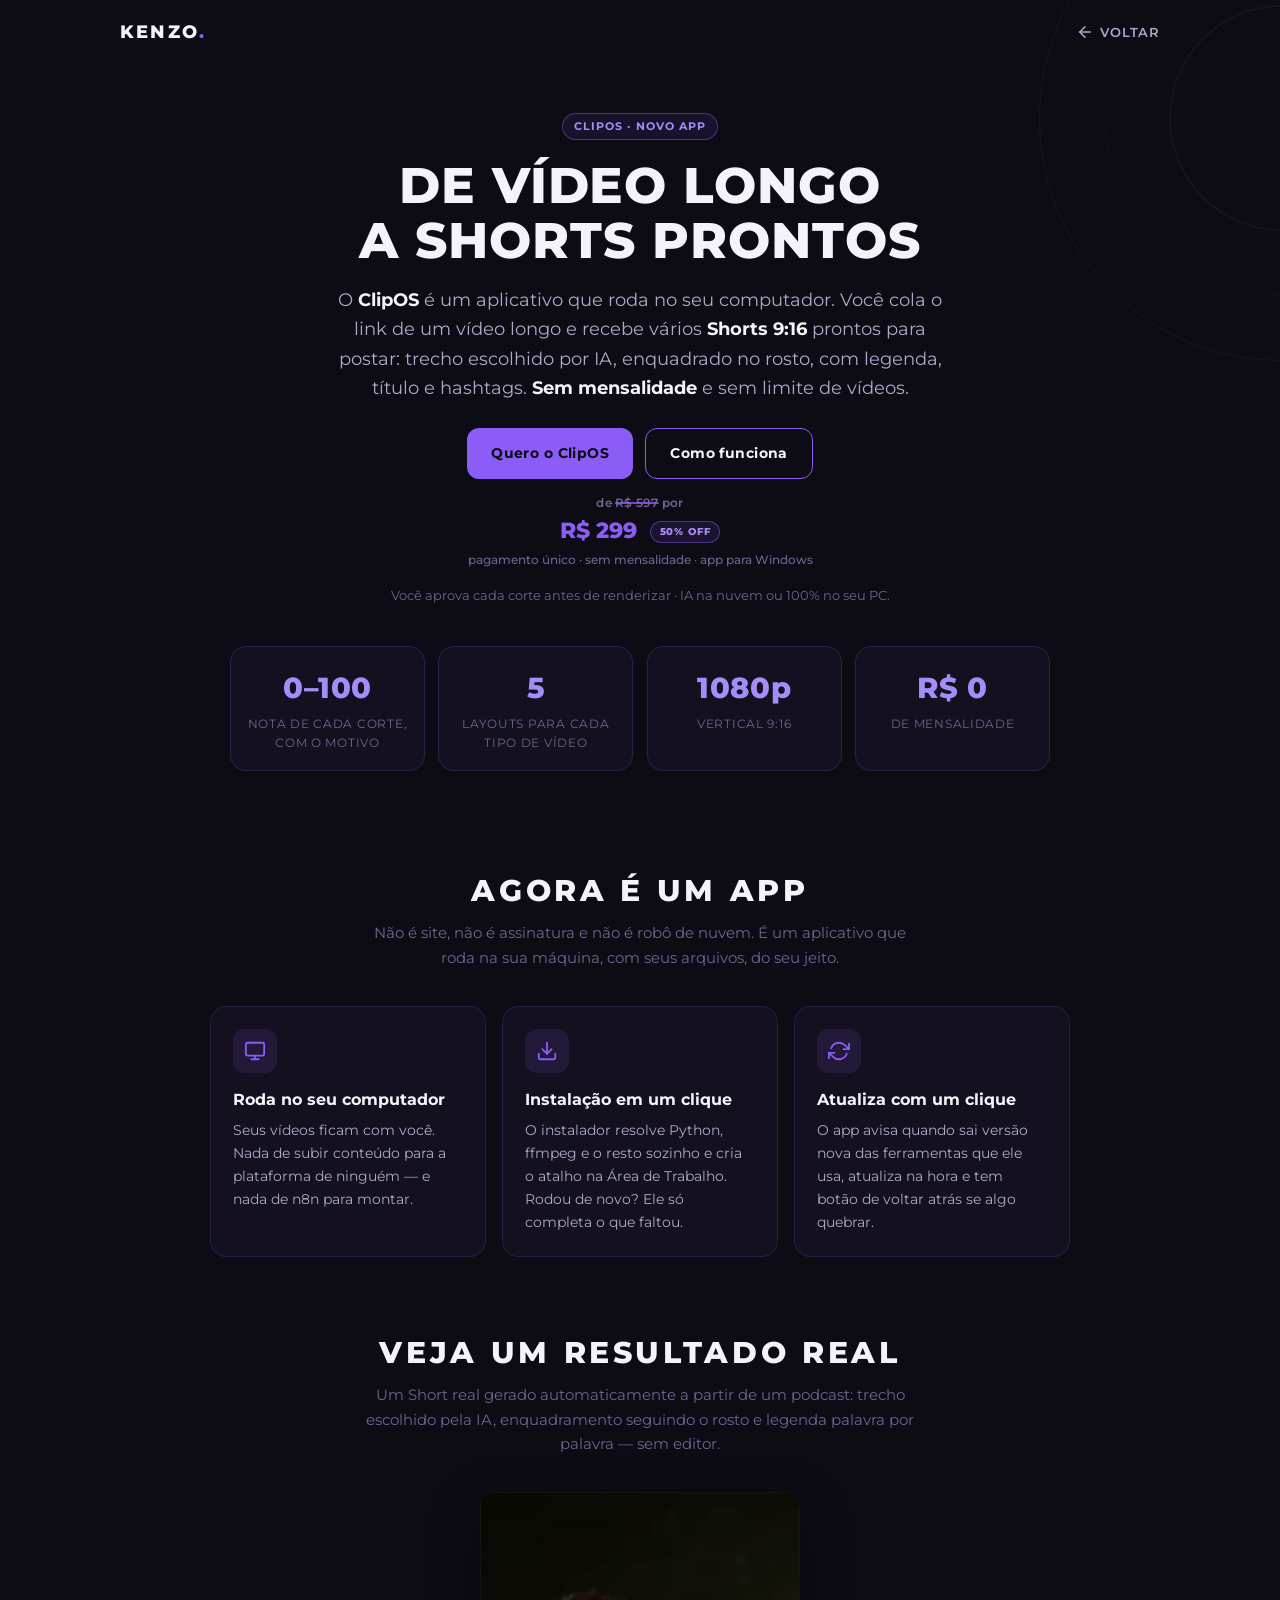
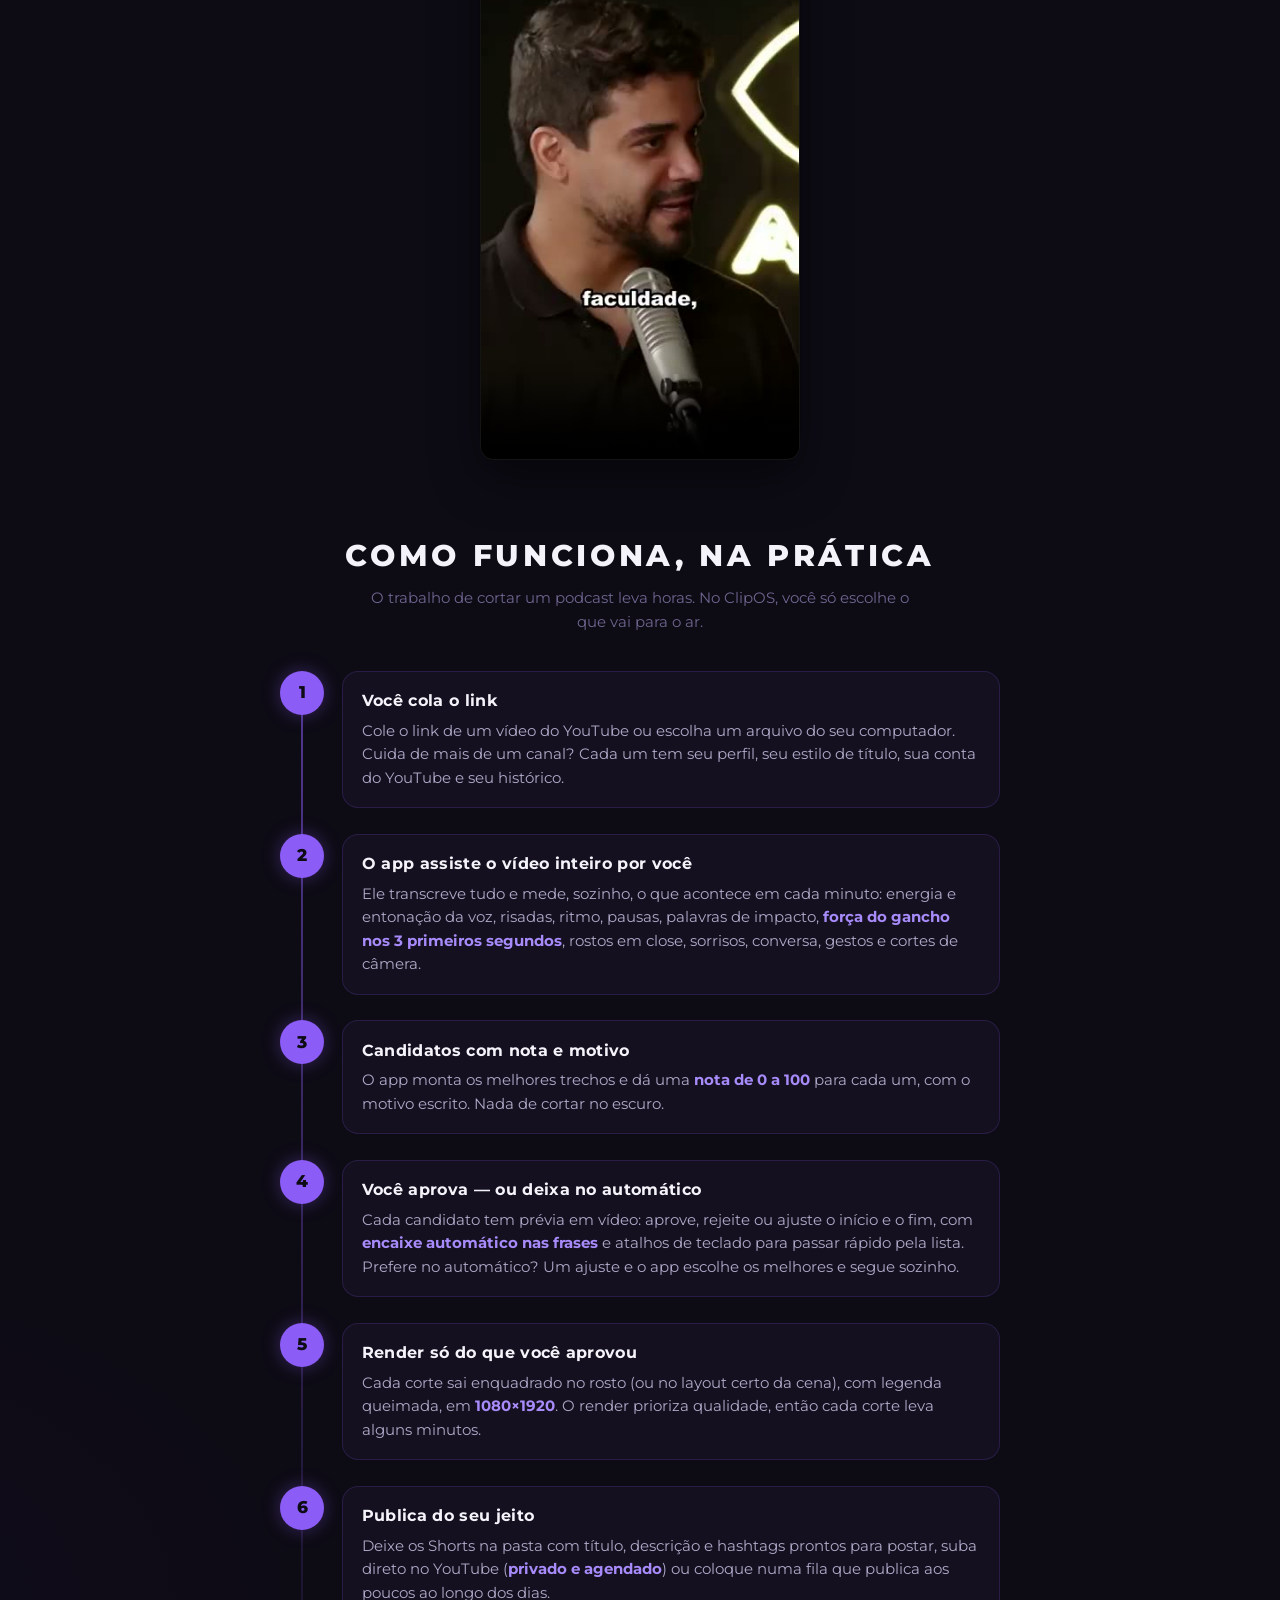
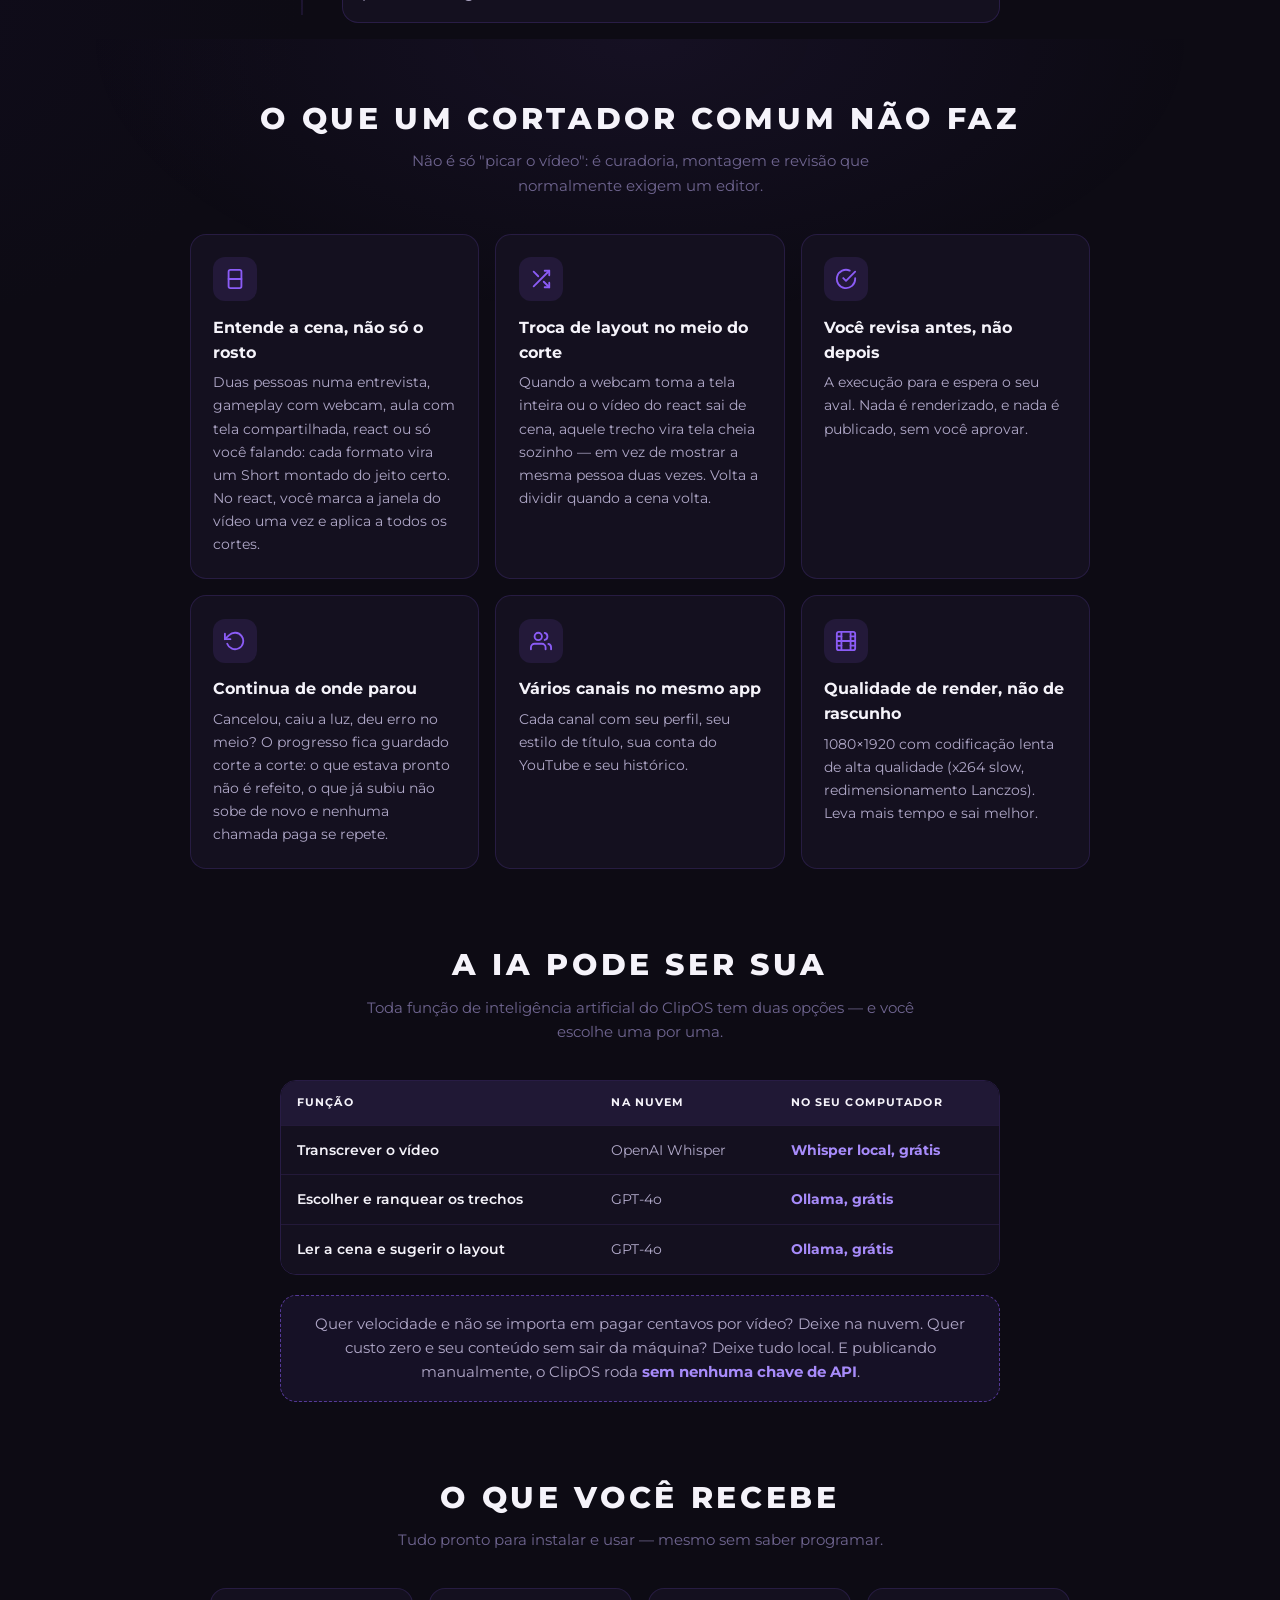
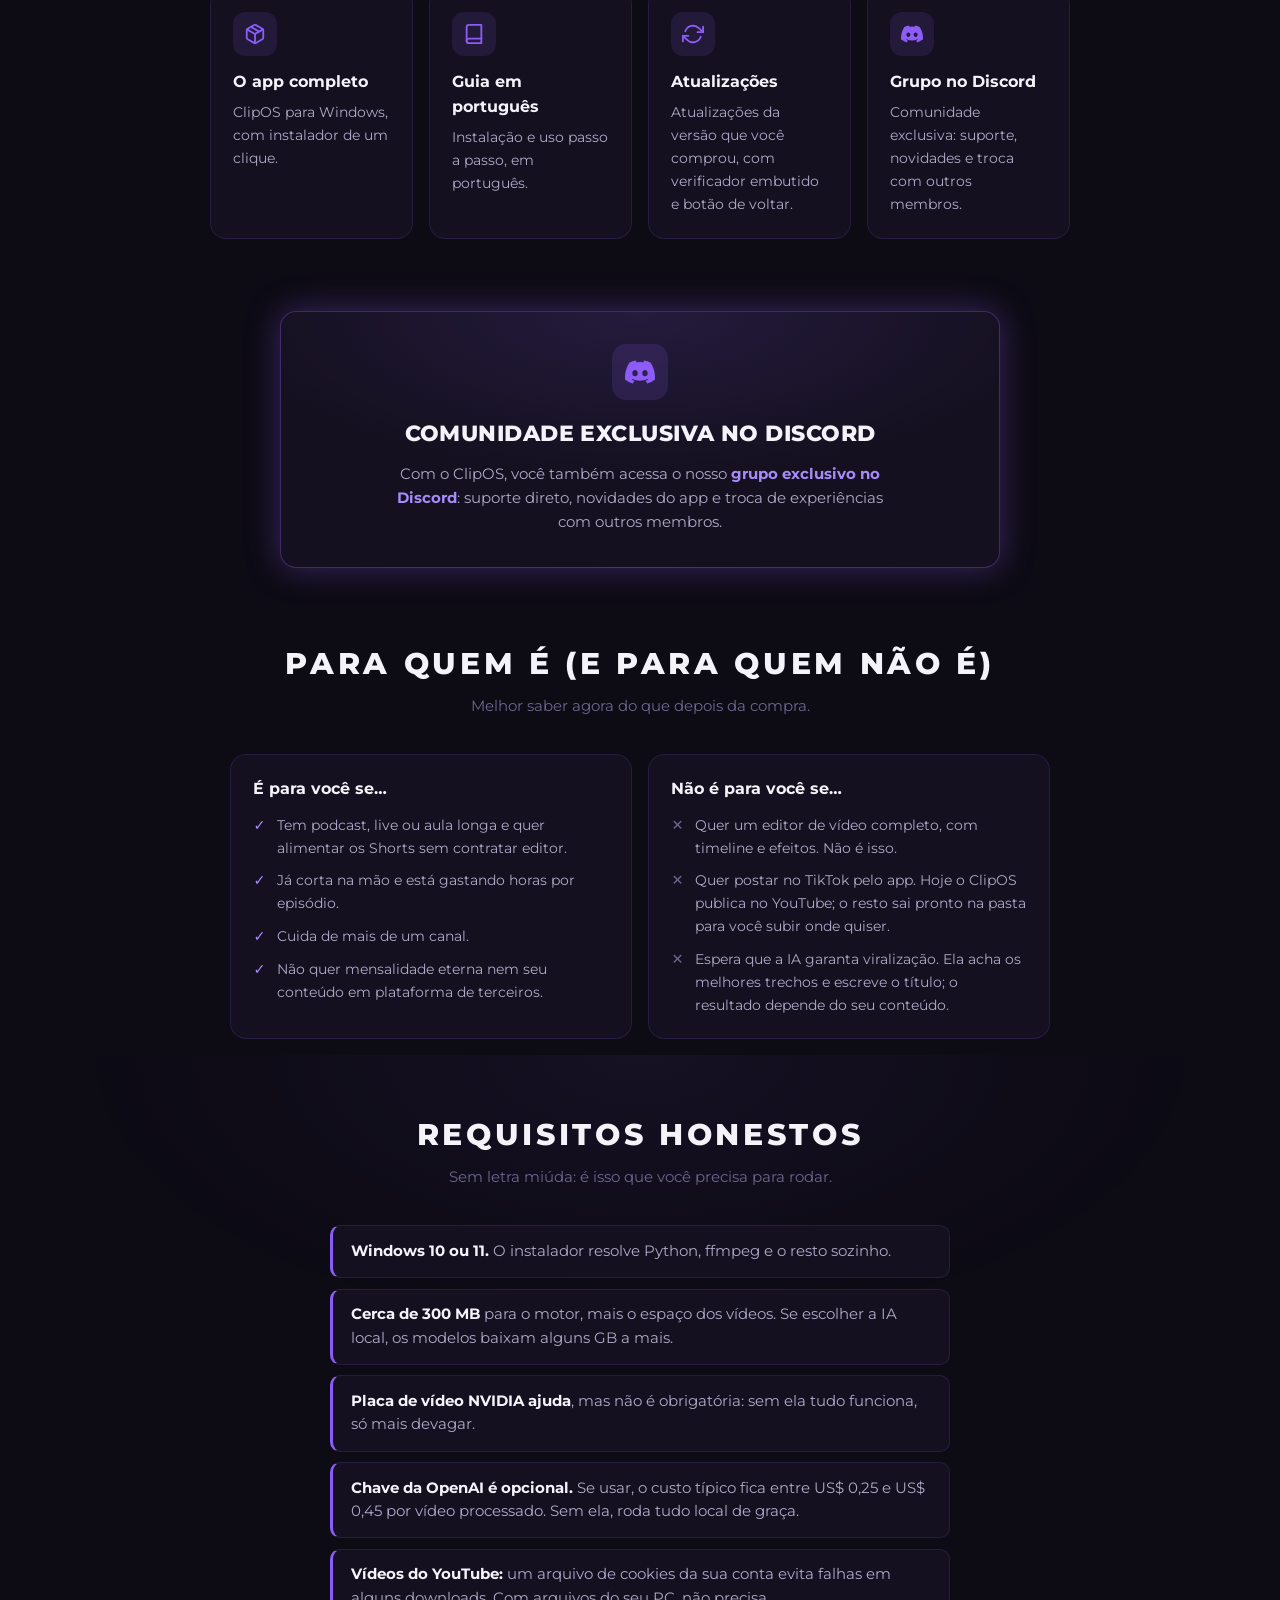
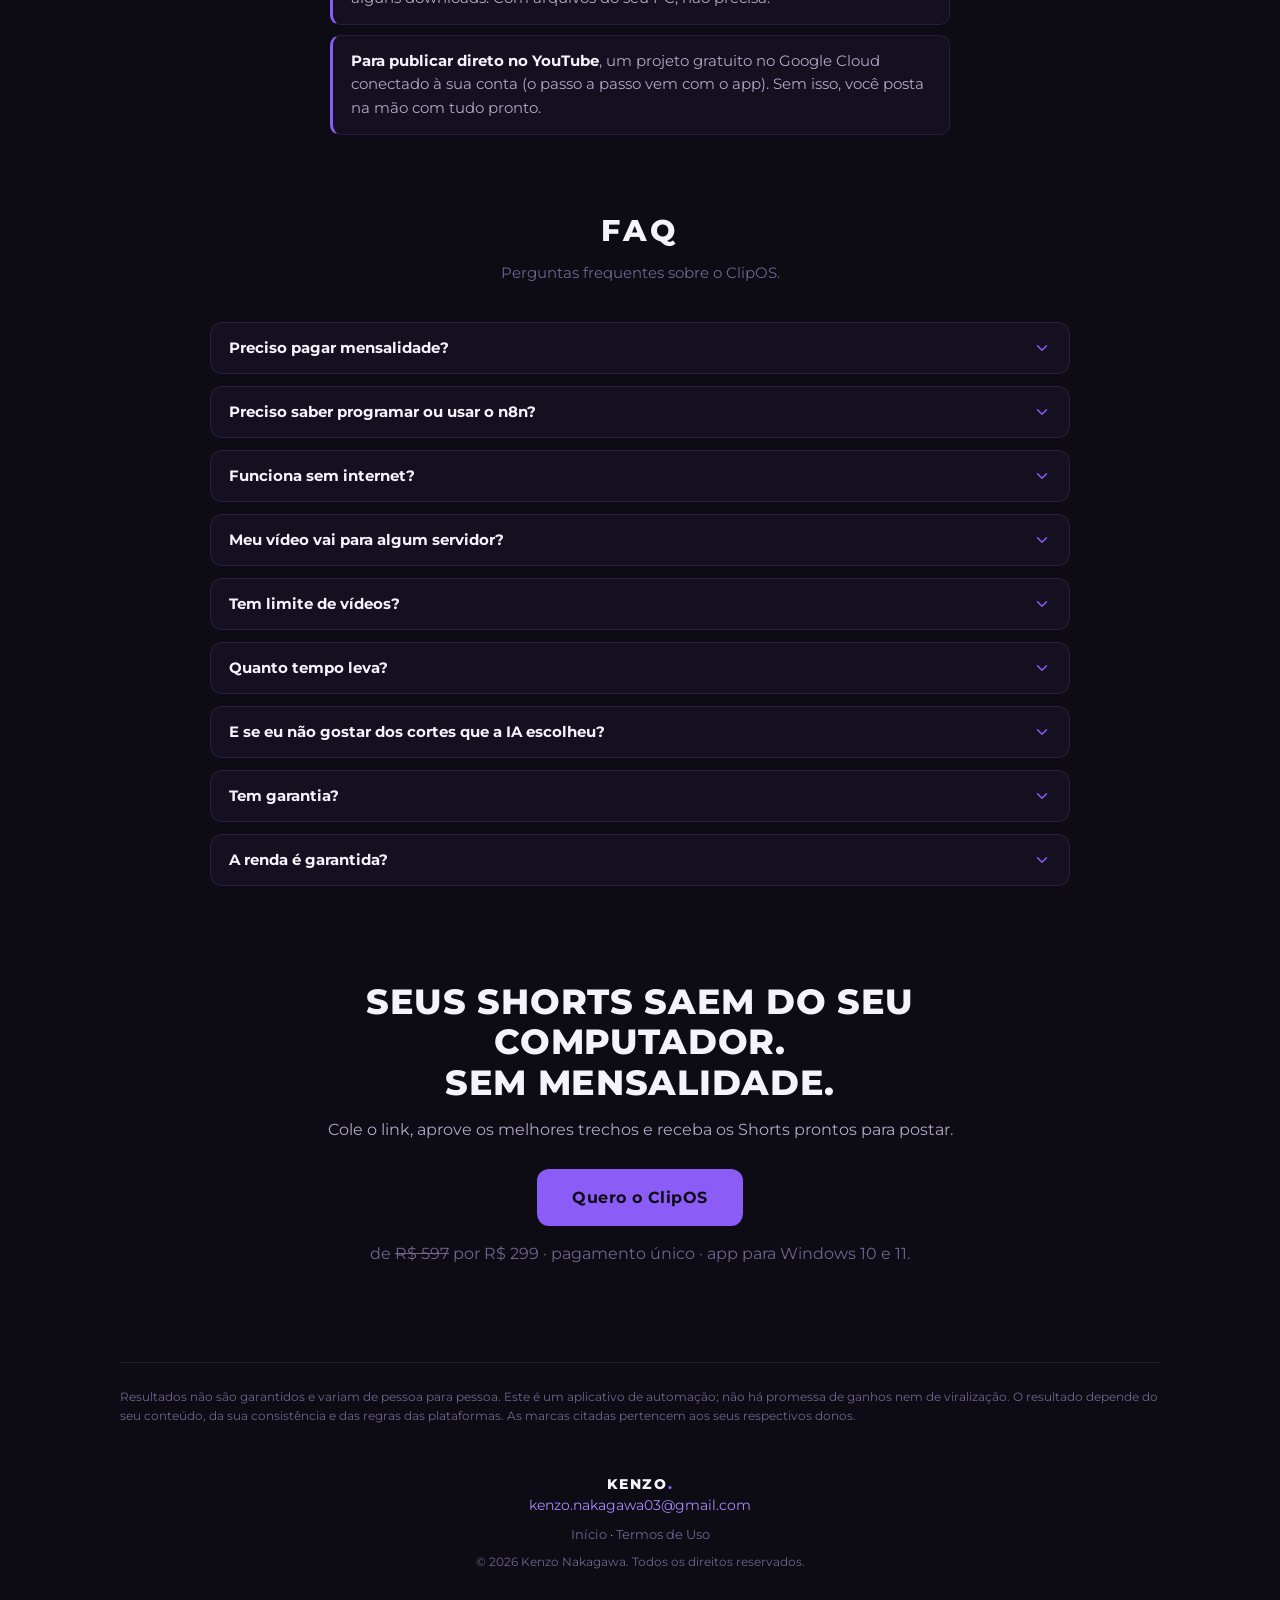
==== commit 88df3ee4: "Produtos viram apps: paginas e cards do ClipOS (cortes) e FacelessOS (videos), Termos cobrem aplicat" ====
--- a/automacao-de-cortes.html
+++ b/automacao-de-cortes.html
@@ -3,14 +3,14 @@
 <head>
   <meta charset="UTF-8">
   <meta name="viewport" content="width=device-width, initial-scale=1.0">
-  <title>Automação de Cortes — de vídeo longo a Shorts virais | Kenzo Nakagawa</title>
-
-  <meta name="description" content="A IA assiste seus vídeos longos (até podcasts de horas), escolhe os melhores momentos e publica Shorts verticais prontos no YouTube: reenquadrados na pessoa, com legenda palavra por palavra e agendamento. Sem editor.">
+  <title>ClipOS — cortes automáticos para Shorts, no seu computador | Kenzo Nakagawa</title>
+
+  <meta name="description" content="ClipOS é um app para Windows que transforma vídeos longos em Shorts 9:16 prontos: trecho escolhido por IA, enquadrado no rosto, com legenda e título. Você aprova cada corte. Sem mensalidade, com IA na nuvem ou 100% no seu PC.">
   <meta name="author" content="Kenzo Nakagawa">
 
   <meta property="og:type" content="website">
-  <meta property="og:title" content="Automação de Cortes — de vídeo longo a Shorts virais">
-  <meta property="og:description" content="Vídeo longo ou podcast vira Shorts prontos: melhores momentos escolhidos por IA, reenquadro na pessoa, legenda palavra por palavra e agendamento. Veja como funciona.">
+  <meta property="og:title" content="ClipOS — cortes automáticos para Shorts, no seu computador">
+  <meta property="og:description" content="Cole o link de um vídeo longo e receba Shorts prontos para postar: trecho escolhido por IA, enquadrado no rosto, com legenda. Você aprova cada corte. Sem mensalidade.">
   <meta property="og:image" content="https://nakagawakenzoo.github.io/assets/og-cover.jpg">
   <meta property="og:url" content="https://nakagawakenzoo.github.io/automacao-de-cortes.html">
   <meta name="twitter:card" content="summary_large_image">
@@ -55,28 +55,55 @@
 
     <!-- ============ HERO ============ -->
     <section class="v-hero">
-      <span class="badge">Automação de Cortes · Vendas abertas</span>
-      <h1 class="v-hero-title">De vídeo longo<br>a Shorts virais</h1>
-      <p class="v-hero-sub">Uma <strong>trilha de 7 dias</strong> que te ensina a construir sua automação de cortes com <strong>N8N</strong>, do zero. No 8º dia, você recebe a <strong>ferramenta pronta como bônus</strong> — que transforma seus vídeos longos e podcasts em Shorts prontos no automático.</p>
+      <span class="badge">ClipOS · Novo app</span>
+      <h1 class="v-hero-title">De vídeo longo<br>a Shorts prontos</h1>
+      <p class="v-hero-sub">O <strong>ClipOS</strong> é um aplicativo que roda no seu computador. Você cola o link de um vídeo longo e recebe vários <strong>Shorts 9:16</strong> prontos para postar: trecho escolhido por IA, enquadrado no rosto, com legenda, título e hashtags. <strong>Sem mensalidade</strong> e sem limite de vídeos.</p>
       <div class="v-hero-actions">
-        <a class="btn btn-primary" href="https://pay.kiwify.com.br/1YQ9fto" target="_blank" rel="noopener">Entrar na trilha agora</a>
-        <a class="btn btn-ghost" href="#trilha">Como funciona a trilha</a>
-      </div>
-      <p class="v-price"><span class="price-was">de <s>R$ 597</s> por</span>R$ 299 <span class="price-off">50% OFF</span><span class="v-price-note">pagamento único · trilha + ferramenta bônus</span></p>
-      <p class="v-cta-note">Acesso imediato à trilha (1 aula por dia) · a ferramenta bônus é liberada no 8º dia.</p>
+        <a class="btn btn-primary" href="https://pay.kiwify.com.br/1YQ9fto" target="_blank" rel="noopener">Quero o ClipOS</a>
+        <a class="btn btn-ghost" href="#como-funciona">Como funciona</a>
+      </div>
+      <p class="v-price"><span class="price-was">de <s>R$ 597</s> por</span>R$ 299 <span class="price-off">50% OFF</span><span class="v-price-note">pagamento único · sem mensalidade · app para Windows</span></p>
+      <p class="v-cta-note">Você aprova cada corte antes de renderizar · IA na nuvem ou 100% no seu PC.</p>
 
       <div class="v-stats">
-        <div class="v-stat"><span class="v-stat-num">5+</span><span class="v-stat-label">cortes por vídeo (você escolhe)</span></div>
-        <div class="v-stat"><span class="v-stat-num">9:16</span><span class="v-stat-label">vertical (Shorts)</span></div>
-        <div class="v-stat"><span class="v-stat-num">1h+</span><span class="v-stat-label">podcasts viram dias de posts</span></div>
-        <div class="v-stat"><span class="v-stat-num">100%</span><span class="v-stat-label">automático</span></div>
-      </div>
-    </section>
-
-    <!-- ============ A TRILHA ============ -->
+        <div class="v-stat"><span class="v-stat-num">0–100</span><span class="v-stat-label">nota de cada corte, com o motivo</span></div>
+        <div class="v-stat"><span class="v-stat-num">5</span><span class="v-stat-label">layouts para cada tipo de vídeo</span></div>
+        <div class="v-stat"><span class="v-stat-num">1080p</span><span class="v-stat-label">vertical 9:16</span></div>
+        <div class="v-stat"><span class="v-stat-num">R$ 0</span><span class="v-stat-label">de mensalidade</span></div>
+      </div>
+    </section>
+
+    <!-- ============ AGORA É UM APP ============ -->
+    <section class="v-section" id="app">
+      <div class="v-section-head">
+        <h2 class="section-title">Agora é um app</h2>
+        <p class="section-sub">Não é site, não é assinatura e não é robô de nuvem. É um aplicativo que roda na sua máquina, com seus arquivos, do seu jeito.</p>
+      </div>
+      <div class="v-grid">
+        <div class="v-feature">
+          <div class="v-feature-ic" aria-hidden="true"><svg viewBox="0 0 24 24" fill="none" stroke="currentColor" stroke-width="2" stroke-linecap="round" stroke-linejoin="round"><rect x="2" y="3" width="20" height="14" rx="2"/><line x1="8" y1="21" x2="16" y2="21"/><line x1="12" y1="17" x2="12" y2="21"/></svg></div>
+          <h3>Roda no seu computador</h3>
+          <p>Seus vídeos ficam com você. Nada de subir conteúdo para a plataforma de ninguém — e nada de n8n para montar.</p>
+        </div>
+        <div class="v-feature">
+          <div class="v-feature-ic" aria-hidden="true"><svg viewBox="0 0 24 24" fill="none" stroke="currentColor" stroke-width="2" stroke-linecap="round" stroke-linejoin="round"><path d="M21 15v4a2 2 0 0 1-2 2H5a2 2 0 0 1-2-2v-4"/><polyline points="7 10 12 15 17 10"/><line x1="12" y1="15" x2="12" y2="3"/></svg></div>
+          <h3>Instalação em um clique</h3>
+          <p>O instalador resolve Python, ffmpeg e o resto sozinho e cria o atalho na Área de Trabalho. Rodou de novo? Ele só completa o que faltou.</p>
+        </div>
+        <div class="v-feature">
+          <div class="v-feature-ic" aria-hidden="true"><svg viewBox="0 0 24 24" fill="none" stroke="currentColor" stroke-width="2" stroke-linecap="round" stroke-linejoin="round"><polyline points="23 4 23 10 17 10"/><polyline points="1 20 1 14 7 14"/><path d="M3.51 9a9 9 0 0 1 14.85-3.36L23 10M1 14l4.64 4.36A9 9 0 0 0 20.49 15"/></svg></div>
+          <h3>Atualiza com um clique</h3>
+          <p>O app avisa quando sai versão nova das ferramentas que ele usa, atualiza na hora e tem botão de voltar atrás se algo quebrar.</p>
+        </div>
+      </div>
+    </section>
+
+    <!-- ============ EXEMPLO REAL ============ -->
     <section class="v-section" id="exemplo">
-      <h2>Veja um resultado real</h2>
-      <p class="v-section-sub">Um Short REAL gerado pela automação a partir de um podcast: corte escolhido pela IA, enquadramento seguindo o rosto e legenda palavra por palavra — sem editor.</p>
+      <div class="v-section-head">
+        <h2 class="section-title">Veja um resultado real</h2>
+        <p class="section-sub">Um Short real gerado automaticamente a partir de um podcast: trecho escolhido pela IA, enquadramento seguindo o rosto e legenda palavra por palavra — sem editor.</p>
+      </div>
       <div class="v-exemplo v-exemplo-vertical">
         <video controls preload="metadata" playsinline poster="assets/exemplo-cortes-poster.jpg">
           <source src="assets/exemplo-cortes.mp4" type="video/mp4">
@@ -85,177 +112,150 @@
       </div>
     </section>
 
-    <section class="v-section" id="trilha">
-      <div class="v-section-head">
-        <h2 class="section-title">Agora em formato de trilha</h2>
-        <p class="section-sub">Você não leva só um arquivo: aprende a dominar a automação — e ainda ganha a ferramenta pronta.</p>
-      </div>
-      <div class="v-grid">
-        <div class="v-feature">
-          <div class="v-feature-ic" aria-hidden="true"><svg viewBox="0 0 24 24" fill="none" stroke="currentColor" stroke-width="2" stroke-linecap="round" stroke-linejoin="round"><rect x="3" y="4" width="18" height="18" rx="2"/><line x1="16" y1="2" x2="16" y2="6"/><line x1="8" y1="2" x2="8" y2="6"/><line x1="3" y1="10" x2="21" y2="10"/></svg></div>
-          <h3>Dias 1 a 7 — Aulas de automação com N8N</h3>
-          <p>Aprenda a montar o fluxo de cortes do zero, entendendo cada peça, no seu ritmo — do N8N à publicação automática.</p>
-        </div>
-        <div class="v-feature">
-          <div class="v-feature-ic" aria-hidden="true"><svg viewBox="0 0 24 24" fill="none" stroke="currentColor" stroke-width="2" stroke-linecap="round" stroke-linejoin="round"><polyline points="20 12 20 22 4 22 4 12"/><rect x="2" y="7" width="20" height="5"/><line x1="12" y1="22" x2="12" y2="7"/><path d="M12 7H7.5a2.5 2.5 0 0 1 0-5C11 2 12 7 12 7z"/><path d="M12 7h4.5a2.5 2.5 0 0 0 0-5C13 2 12 7 12 7z"/></svg></div>
-          <h3>Dia 8 — Ferramenta pronta (bônus)</h3>
-          <p>No fim da trilha você libera o fluxo pronto e o instalador como bônus — já transformando seus vídeos longos em Shorts no automático.</p>
-        </div>
-        <div class="v-feature">
-          <div class="v-feature-ic" aria-hidden="true"><svg viewBox="0 0 24 24" fill="none" stroke="currentColor" stroke-width="2" stroke-linecap="round" stroke-linejoin="round"><path d="M17 21v-2a4 4 0 0 0-4-4H5a4 4 0 0 0-4 4v2"/><circle cx="9" cy="7" r="4"/><path d="M23 21v-2a4 4 0 0 0-3-3.87"/><path d="M16 3.13a4 4 0 0 1 0 7.75"/></svg></div>
-          <h3>Sempre — Comunidade e updates</h3>
-          <p>Suporte na comunidade do Discord e atualizações do fluxo enquanto ele evolui.</p>
-        </div>
-      </div>
-    </section>
-
     <!-- ============ COMO FUNCIONA (timeline) ============ -->
     <section class="v-section" id="como-funciona">
       <div class="v-section-head">
-        <h2 class="section-title">A automação que você vai construir</h2>
-        <p class="section-sub">Na trilha você aprende a montar este fluxo — e o recebe pronto no 8º dia. Veja o que ele faz, do início ao fim:</p>
+        <h2 class="section-title">Como funciona, na prática</h2>
+        <p class="section-sub">O trabalho de cortar um podcast leva horas. No ClipOS, você só escolhe o que vai para o ar.</p>
       </div>
 
       <ol class="timeline">
         <li class="tl-item">
           <div class="tl-marker"><span>1</span></div>
           <div class="tl-body">
-            <h3>Monitora o canal</h3>
-            <p>No horário definido, o fluxo busca automaticamente o <strong>vídeo mais recente</strong> do seu canal — e nunca corta o mesmo vídeo duas vezes (ele tem memória). Dá até para filtrar o tipo: qualquer vídeo, só curtos ou só longos/podcasts.</p>
+            <h3>Você cola o link</h3>
+            <p>Cole o link de um vídeo do YouTube ou escolha um arquivo do seu computador. Cuida de mais de um canal? Cada um tem seu perfil, seu estilo de título, sua conta do YouTube e seu histórico.</p>
           </div>
         </li>
         <li class="tl-item">
           <div class="tl-marker"><span>2</span></div>
           <div class="tl-body">
-            <h3>Baixa e transcreve — sem limite de duração</h3>
-            <p>O vídeo é baixado e transcrito por completo com marcação de tempo. O áudio é fatiado em blocos automaticamente, então <strong>funciona até com podcasts de horas</strong> — sem estourar limite de API.</p>
+            <h3>O app assiste o vídeo inteiro por você</h3>
+            <p>Ele transcreve tudo e mede, sozinho, o que acontece em cada minuto: energia e entonação da voz, risadas, ritmo, pausas, palavras de impacto, <strong>força do gancho nos 3 primeiros segundos</strong>, rostos em close, sorrisos, conversa, gestos e cortes de câmera.</p>
           </div>
         </li>
         <li class="tl-item">
           <div class="tl-marker"><span>3</span></div>
           <div class="tl-body">
-            <h3>A IA escolhe os melhores momentos</h3>
-            <p>Um agente de IA lê a transcrição inteira e seleciona os <strong>trechos com maior potencial viral</strong> (45–73s, na quantidade que você definir): começo impactante, ideia completa que funciona sozinha e uma virada que prende nos 2 primeiros segundos.</p>
+            <h3>Candidatos com nota e motivo</h3>
+            <p>O app monta os melhores trechos e dá uma <strong>nota de 0 a 100</strong> para cada um, com o motivo escrito. Nada de cortar no escuro.</p>
           </div>
         </li>
         <li class="tl-item">
           <div class="tl-marker"><span>4</span></div>
           <div class="tl-body">
-            <h3>Título, descrição e hashtags</h3>
-            <p>Para cada corte, a IA já escreve título chamativo, descrição com CTA e hashtags — no tom do canal, prontos para publicar.</p>
+            <h3>Você aprova — ou deixa no automático</h3>
+            <p>Cada candidato tem prévia em vídeo: aprove, rejeite ou ajuste o início e o fim, com <strong>encaixe automático nas frases</strong> e atalhos de teclado para passar rápido pela lista. Prefere no automático? Um ajuste e o app escolhe os melhores e segue sozinho.</p>
           </div>
         </li>
         <li class="tl-item">
           <div class="tl-marker"><span>5</span></div>
           <div class="tl-body">
-            <h3>Reenquadro que segue a pessoa</h3>
-            <p>O sistema detecta quem está em cena e recorta para o vertical <strong>acompanhando o rosto com rastreamento estável</strong> — gruda na pessoa e só muda de posição em troca real de cena, sem ficar "pulando". Prefere enquadramento fixo centralizado (ótimo para podcast de câmera parada)? É uma chave de configuração.</p>
+            <h3>Render só do que você aprovou</h3>
+            <p>Cada corte sai enquadrado no rosto (ou no layout certo da cena), com legenda queimada, em <strong>1080×1920</strong>. O render prioriza qualidade, então cada corte leva alguns minutos.</p>
           </div>
         </li>
         <li class="tl-item">
           <div class="tl-marker"><span>6</span></div>
           <div class="tl-body">
-            <h3>Legenda palavra por palavra, do seu jeito</h3>
-            <p>Cada corte recebe legenda <strong>palavra por palavra (estilo karaokê)</strong>, sincronizada por IA e queimada no vídeo. Você escolhe cor, tamanho, cor e espessura do contorno, e a posição (embaixo ou no centro) — ou desliga a legenda, se preferir.</p>
-          </div>
-        </li>
-        <li class="tl-item">
-          <div class="tl-marker"><span>7</span></div>
-          <div class="tl-body">
-            <h3>Renderiza o Short final</h3>
-            <p>O trecho é cortado no tempo exato, com o reenquadro vertical e a legenda aplicados, e exportado pronto para o feed.</p>
-          </div>
-        </li>
-        <li class="tl-item">
-          <div class="tl-marker"><span>8</span></div>
-          <div class="tl-body">
-            <h3>Agenda e publica escalonado</h3>
-            <p>Os cortes sobem no YouTube como privados e são <strong>agendados espaçados</strong> (de 3 em 3 horas), distribuindo os Shorts ao longo do dia em vez de despejar tudo de uma vez. E no <strong>Modo Podcast</strong>, um episódio longo é cortado de uma vez e vai sendo postado <strong>um lote por dia</strong>, em sequência, até acabar — só então ele pega o próximo episódio.</p>
-          </div>
-        </li>
-        <li class="tl-item">
-          <div class="tl-marker"><span>9</span></div>
-          <div class="tl-body">
-            <h3>Limpeza automática</h3>
-            <p>Ao final, os arquivos temporários são apagados sozinhos. Seu disco não entope de vídeos e áudios de trabalho.</p>
+            <h3>Publica do seu jeito</h3>
+            <p>Deixe os Shorts na pasta com título, descrição e hashtags prontos para postar, suba direto no YouTube (<strong>privado e agendado</strong>) ou coloque numa fila que publica aos poucos ao longo dos dias.</p>
           </div>
         </li>
       </ol>
     </section>
 
-    <!-- ============ POR QUE É BOM ============ -->
+    <!-- ============ DIFERENCIAIS ============ -->
     <section class="v-section v-section-alt">
       <div class="v-section-head">
-        <h2 class="section-title">Por que ele é melhor que cortar na mão</h2>
-        <p class="section-sub">Não é só "picar o vídeo": é curadoria e reenquadro que normalmente exigem um editor.</p>
+        <h2 class="section-title">O que um cortador comum não faz</h2>
+        <p class="section-sub">Não é só "picar o vídeo": é curadoria, montagem e revisão que normalmente exigem um editor.</p>
       </div>
 
       <div class="v-grid">
         <div class="v-feature">
-          <div class="v-feature-ic" aria-hidden="true"><svg viewBox="0 0 24 24" fill="none" stroke="currentColor" stroke-width="2" stroke-linecap="round" stroke-linejoin="round"><circle cx="11" cy="11" r="8"/><line x1="21" y1="21" x2="16.65" y2="16.65"/></svg></div>
-          <h3>Curadoria por IA</h3>
-          <p>Escolhe os momentos com critério de retenção — gancho forte e ideia completa — em vez de cortar no escuro.</p>
-        </div>
-        <div class="v-feature">
-          <div class="v-feature-ic" aria-hidden="true"><svg viewBox="0 0 24 24" fill="none" stroke="currentColor" stroke-width="2" stroke-linecap="round" stroke-linejoin="round"><path d="M17 21v-2a4 4 0 0 0-4-4H5a4 4 0 0 0-4 4v2"/><circle cx="9" cy="7" r="4"/><line x1="19" y1="8" x2="23" y2="8"/></svg></div>
-          <h3>Reenquadro na pessoa</h3>
-          <p>O rastreamento de rosto mantém quem fala sempre centralizado no 9:16, com estabilidade de posição — o diferencial que separa um corte bom de um amador.</p>
-        </div>
-        <div class="v-feature">
-          <div class="v-feature-ic" aria-hidden="true"><svg viewBox="0 0 24 24" fill="none" stroke="currentColor" stroke-width="2" stroke-linecap="round" stroke-linejoin="round"><path d="M21 15a2 2 0 0 1-2 2H7l-4 4V5a2 2 0 0 1 2-2h14a2 2 0 0 1 2 2z"/></svg></div>
-          <h3>Legenda palavra por palavra</h3>
-          <p>Estilo karaokê, sincronizada por IA — com cor, tamanho, contorno e posição do seu jeito. Sem abrir editor de vídeo.</p>
-        </div>
-        <div class="v-feature">
-          <div class="v-feature-ic" aria-hidden="true"><svg viewBox="0 0 24 24" fill="none" stroke="currentColor" stroke-width="2" stroke-linecap="round" stroke-linejoin="round"><line x1="4" y1="9" x2="20" y2="9"/><line x1="4" y1="15" x2="20" y2="15"/><line x1="10" y1="3" x2="8" y2="21"/><line x1="16" y1="3" x2="14" y2="21"/></svg></div>
-          <h3>Metadados prontos</h3>
-          <p>Título, descrição, gancho e hashtags gerados para cada corte, no tom do canal.</p>
-        </div>
-        <div class="v-feature">
-          <div class="v-feature-ic" aria-hidden="true"><svg viewBox="0 0 24 24" fill="none" stroke="currentColor" stroke-width="2" stroke-linecap="round" stroke-linejoin="round"><circle cx="12" cy="12" r="10"/><polyline points="12 6 12 12 16 14"/></svg></div>
-          <h3>Publicação escalonada</h3>
-          <p>Os cortes são agendados de 3 em 3 horas — presença o dia todo, sem despejar todos os Shorts juntos.</p>
-        </div>
-        <div class="v-feature">
-          <div class="v-feature-ic" aria-hidden="true"><svg viewBox="0 0 24 24" fill="none" stroke="currentColor" stroke-width="2" stroke-linecap="round" stroke-linejoin="round"><polyline points="23 4 23 10 17 10"/><path d="M20.49 15a9 9 0 1 1-2.12-9.36L23 10"/></svg></div>
-          <h3>Modo Podcast</h3>
-          <p>Um episódio de 1h vira <strong>dias</strong> de Shorts postados em sequência, no automático — e o fluxo só pega o próximo episódio quando a fila acaba.</p>
-        </div>
-      </div>
+          <div class="v-feature-ic" aria-hidden="true"><svg viewBox="0 0 24 24" fill="none" stroke="currentColor" stroke-width="2" stroke-linecap="round" stroke-linejoin="round"><rect x="5" y="2" width="14" height="20" rx="2"/><line x1="5" y1="12" x2="19" y2="12"/></svg></div>
+          <h3>Entende a cena, não só o rosto</h3>
+          <p>Duas pessoas numa entrevista, gameplay com webcam, aula com tela compartilhada, react ou só você falando: cada formato vira um Short montado do jeito certo. No react, você marca a janela do vídeo uma vez e aplica a todos os cortes.</p>
+        </div>
+        <div class="v-feature">
+          <div class="v-feature-ic" aria-hidden="true"><svg viewBox="0 0 24 24" fill="none" stroke="currentColor" stroke-width="2" stroke-linecap="round" stroke-linejoin="round"><polyline points="16 3 21 3 21 8"/><line x1="4" y1="20" x2="21" y2="3"/><polyline points="21 16 21 21 16 21"/><line x1="15" y1="15" x2="21" y2="21"/><line x1="4" y1="4" x2="9" y2="9"/></svg></div>
+          <h3>Troca de layout no meio do corte</h3>
+          <p>Quando a webcam toma a tela inteira ou o vídeo do react sai de cena, aquele trecho vira tela cheia sozinho — em vez de mostrar a mesma pessoa duas vezes. Volta a dividir quando a cena volta.</p>
+        </div>
+        <div class="v-feature">
+          <div class="v-feature-ic" aria-hidden="true"><svg viewBox="0 0 24 24" fill="none" stroke="currentColor" stroke-width="2" stroke-linecap="round" stroke-linejoin="round"><path d="M22 11.08V12a10 10 0 1 1-5.93-9.14"/><polyline points="22 4 12 14.01 9 11.01"/></svg></div>
+          <h3>Você revisa antes, não depois</h3>
+          <p>A execução para e espera o seu aval. Nada é renderizado, e nada é publicado, sem você aprovar.</p>
+        </div>
+        <div class="v-feature">
+          <div class="v-feature-ic" aria-hidden="true"><svg viewBox="0 0 24 24" fill="none" stroke="currentColor" stroke-width="2" stroke-linecap="round" stroke-linejoin="round"><polyline points="1 4 1 10 7 10"/><path d="M3.51 15a9 9 0 1 0 2.13-9.36L1 10"/></svg></div>
+          <h3>Continua de onde parou</h3>
+          <p>Cancelou, caiu a luz, deu erro no meio? O progresso fica guardado corte a corte: o que estava pronto não é refeito, o que já subiu não sobe de novo e nenhuma chamada paga se repete.</p>
+        </div>
+        <div class="v-feature">
+          <div class="v-feature-ic" aria-hidden="true"><svg viewBox="0 0 24 24" fill="none" stroke="currentColor" stroke-width="2" stroke-linecap="round" stroke-linejoin="round"><path d="M17 21v-2a4 4 0 0 0-4-4H5a4 4 0 0 0-4 4v2"/><circle cx="9" cy="7" r="4"/><path d="M23 21v-2a4 4 0 0 0-3-3.87"/><path d="M16 3.13a4 4 0 0 1 0 7.75"/></svg></div>
+          <h3>Vários canais no mesmo app</h3>
+          <p>Cada canal com seu perfil, seu estilo de título, sua conta do YouTube e seu histórico.</p>
+        </div>
+        <div class="v-feature">
+          <div class="v-feature-ic" aria-hidden="true"><svg viewBox="0 0 24 24" fill="none" stroke="currentColor" stroke-width="2" stroke-linecap="round" stroke-linejoin="round"><rect x="2" y="2" width="20" height="20" rx="2.18"/><line x1="7" y1="2" x2="7" y2="22"/><line x1="17" y1="2" x2="17" y2="22"/><line x1="2" y1="12" x2="22" y2="12"/><line x1="2" y1="7" x2="7" y2="7"/><line x1="2" y1="17" x2="7" y2="17"/><line x1="17" y1="17" x2="22" y2="17"/><line x1="17" y1="7" x2="22" y2="7"/></svg></div>
+          <h3>Qualidade de render, não de rascunho</h3>
+          <p>1080×1920 com codificação lenta de alta qualidade (x264 slow, redimensionamento Lanczos). Leva mais tempo e sai melhor.</p>
+        </div>
+      </div>
+    </section>
+
+    <!-- ============ IA NUVEM OU LOCAL ============ -->
+    <section class="v-section" id="ia">
+      <div class="v-section-head">
+        <h2 class="section-title">A IA pode ser sua</h2>
+        <p class="section-sub">Toda função de inteligência artificial do ClipOS tem duas opções — e você escolhe uma por uma.</p>
+      </div>
+
+      <div class="v-table-wrap">
+        <table class="v-table">
+          <thead>
+            <tr><th scope="col">Função</th><th scope="col">Na nuvem</th><th scope="col">No seu computador</th></tr>
+          </thead>
+          <tbody>
+            <tr><td>Transcrever o vídeo</td><td>OpenAI Whisper</td><td class="v-free">Whisper local, grátis</td></tr>
+            <tr><td>Escolher e ranquear os trechos</td><td>GPT-4o</td><td class="v-free">Ollama, grátis</td></tr>
+            <tr><td>Ler a cena e sugerir o layout</td><td>GPT-4o</td><td class="v-free">Ollama, grátis</td></tr>
+          </tbody>
+        </table>
+      </div>
+
+      <p class="v-highlight">Quer velocidade e não se importa em pagar centavos por vídeo? Deixe na nuvem. Quer custo zero e seu conteúdo sem sair da máquina? Deixe tudo local. E publicando manualmente, o ClipOS roda <strong>sem nenhuma chave de API</strong>.</p>
     </section>
 
     <!-- ============ INCLUÍDO ============ -->
     <section class="v-section">
       <div class="v-section-head">
         <h2 class="section-title">O que você recebe</h2>
-        <p class="section-sub">Tudo pronto para instalar e rodar — mesmo sem saber programar.</p>
+        <p class="section-sub">Tudo pronto para instalar e usar — mesmo sem saber programar.</p>
       </div>
 
       <div class="v-grid v-grid-4">
         <div class="v-deliver">
-          <div class="v-feature-ic" aria-hidden="true"><svg viewBox="0 0 24 24" fill="none" stroke="currentColor" stroke-width="2" stroke-linecap="round" stroke-linejoin="round"><polyline points="16 18 22 12 16 6"/><polyline points="8 6 2 12 8 18"/></svg></div>
-          <h3>Trilha de automação (N8N)</h3>
-          <p>7 dias de aulas ensinando você a construir o fluxo do zero, no seu ritmo.</p>
-        </div>
-        <div class="v-deliver">
-          <div class="v-feature-ic" aria-hidden="true"><svg viewBox="0 0 24 24" fill="none" stroke="currentColor" stroke-width="2" stroke-linecap="round" stroke-linejoin="round"><path d="M12 2v6m0 0 3-3m-3 3L9 5"/><rect x="3" y="8" width="18" height="13" rx="2"/></svg></div>
-          <h3>Ferramenta pronta (bônus)</h3>
-          <p>No 8º dia: o fluxo pronto e o instalador automático liberados como bônus.</p>
+          <div class="v-feature-ic" aria-hidden="true"><svg viewBox="0 0 24 24" fill="none" stroke="currentColor" stroke-width="2" stroke-linecap="round" stroke-linejoin="round"><line x1="16.5" y1="9.4" x2="7.5" y2="4.21"/><path d="M21 16V8a2 2 0 0 0-1-1.73l-7-4a2 2 0 0 0-2 0l-7 4A2 2 0 0 0 3 8v8a2 2 0 0 0 1 1.73l7 4a2 2 0 0 0 2 0l7-4A2 2 0 0 0 21 16z"/><polyline points="3.27 6.96 12 12.01 20.73 6.96"/><line x1="12" y1="22.08" x2="12" y2="12"/></svg></div>
+          <h3>O app completo</h3>
+          <p>ClipOS para Windows, com instalador de um clique.</p>
         </div>
         <div class="v-deliver">
           <div class="v-feature-ic" aria-hidden="true"><svg viewBox="0 0 24 24" fill="none" stroke="currentColor" stroke-width="2" stroke-linecap="round" stroke-linejoin="round"><path d="M4 19.5A2.5 2.5 0 0 1 6.5 17H20"/><path d="M6.5 2H20v20H6.5A2.5 2.5 0 0 1 4 19.5v-15A2.5 2.5 0 0 1 6.5 2z"/></svg></div>
-          <h3>Manual em PDF</h3>
-          <p>Passo a passo detalhado de cada etapa, do zero ao primeiro corte.</p>
+          <h3>Guia em português</h3>
+          <p>Instalação e uso passo a passo, em português.</p>
         </div>
         <div class="v-deliver">
-          <div class="v-feature-ic" aria-hidden="true"><svg viewBox="0 0 24 24" fill="none" stroke="currentColor" stroke-width="2" stroke-linecap="round" stroke-linejoin="round"><polygon points="23 7 16 12 23 17 23 7"/><rect x="1" y="5" width="15" height="14" rx="2"/></svg></div>
-          <h3>Aula em vídeo</h3>
-          <p>Configuração explicada em vídeo, acompanhando na prática.</p>
+          <div class="v-feature-ic" aria-hidden="true"><svg viewBox="0 0 24 24" fill="none" stroke="currentColor" stroke-width="2" stroke-linecap="round" stroke-linejoin="round"><polyline points="23 4 23 10 17 10"/><polyline points="1 20 1 14 7 14"/><path d="M3.51 9a9 9 0 0 1 14.85-3.36L23 10M1 14l4.64 4.36A9 9 0 0 0 20.49 15"/></svg></div>
+          <h3>Atualizações</h3>
+          <p>Atualizações da versão que você comprou, com verificador embutido e botão de voltar.</p>
         </div>
         <div class="v-deliver">
           <div class="v-feature-ic" aria-hidden="true"><svg viewBox="0 0 24 24" fill="currentColor"><path d="M20.317 4.369a19.79 19.79 0 0 0-4.885-1.515a.074.074 0 0 0-.079.037c-.21.375-.444.864-.608 1.25a18.27 18.27 0 0 0-5.487 0a12.64 12.64 0 0 0-.617-1.25a.077.077 0 0 0-.079-.037A19.736 19.736 0 0 0 3.677 4.37a.07.07 0 0 0-.032.027C.533 9.046-.32 13.58.099 18.057a.082.082 0 0 0 .031.057a19.9 19.9 0 0 0 5.993 3.03a.078.078 0 0 0 .084-.028a14.09 14.09 0 0 0 1.226-1.994a.076.076 0 0 0-.041-.106a13.1 13.1 0 0 1-1.872-.892a.077.077 0 0 1-.008-.128a10.2 10.2 0 0 0 .372-.292a.074.074 0 0 1 .077-.01c3.928 1.793 8.18 1.793 12.062 0a.074.074 0 0 1 .078.009c.12.098.246.198.373.292a.077.077 0 0 1-.006.127a12.3 12.3 0 0 1-1.873.892a.077.077 0 0 0-.041.107c.36.698.772 1.362 1.225 1.993a.076.076 0 0 0 .084.028a19.84 19.84 0 0 0 6.002-3.03a.077.077 0 0 0 .032-.054c.5-5.177-.838-9.674-3.549-13.66a.061.061 0 0 0-.031-.03zM8.02 15.331c-1.183 0-2.157-1.085-2.157-2.419c0-1.333.956-2.419 2.157-2.419c1.21 0 2.176 1.096 2.157 2.42c0 1.333-.956 2.418-2.157 2.418zm7.975 0c-1.183 0-2.157-1.085-2.157-2.419c0-1.333.955-2.419 2.157-2.419c1.21 0 2.176 1.096 2.157 2.42c0 1.333-.946 2.418-2.157 2.418z"/></svg></div>
           <h3>Grupo no Discord</h3>
-          <p>Acesso à comunidade exclusiva: suporte, atualizações e troca com outros membros.</p>
+          <p>Comunidade exclusiva: suporte, novidades e troca com outros membros.</p>
         </div>
       </div>
     </section>
@@ -267,7 +267,34 @@
           <svg viewBox="0 0 24 24" fill="currentColor"><path d="M20.317 4.369a19.79 19.79 0 0 0-4.885-1.515a.074.074 0 0 0-.079.037c-.21.375-.444.864-.608 1.25a18.27 18.27 0 0 0-5.487 0a12.64 12.64 0 0 0-.617-1.25a.077.077 0 0 0-.079-.037A19.736 19.736 0 0 0 3.677 4.37a.07.07 0 0 0-.032.027C.533 9.046-.32 13.58.099 18.057a.082.082 0 0 0 .031.057a19.9 19.9 0 0 0 5.993 3.03a.078.078 0 0 0 .084-.028a14.09 14.09 0 0 0 1.226-1.994a.076.076 0 0 0-.041-.106a13.1 13.1 0 0 1-1.872-.892a.077.077 0 0 1-.008-.128a10.2 10.2 0 0 0 .372-.292a.074.074 0 0 1 .077-.01c3.928 1.793 8.18 1.793 12.062 0a.074.074 0 0 1 .078.009c.12.098.246.198.373.292a.077.077 0 0 1-.006.127a12.3 12.3 0 0 1-1.873.892a.077.077 0 0 0-.041.107c.36.698.772 1.362 1.225 1.993a.076.076 0 0 0 .084.028a19.84 19.84 0 0 0 6.002-3.03a.077.077 0 0 0 .032-.054c.5-5.177-.838-9.674-3.549-13.66a.061.061 0 0 0-.031-.03zM8.02 15.331c-1.183 0-2.157-1.085-2.157-2.419c0-1.333.956-2.419 2.157-2.419c1.21 0 2.176 1.096 2.157 2.42c0 1.333-.956 2.418-2.157 2.418zm7.975 0c-1.183 0-2.157-1.085-2.157-2.419c0-1.333.955-2.419 2.157-2.419c1.21 0 2.176 1.096 2.157 2.42c0 1.333-.946 2.418-2.157 2.418z"/></svg>
         </div>
         <h3>Comunidade exclusiva no Discord</h3>
-        <p>Ao entrar na trilha, você acessa o nosso <strong>grupo exclusivo no Discord</strong>: suporte direto, atualizações do fluxo, troca de experiências com outros membros e novidades em primeira mão.</p>
+        <p>Com o ClipOS, você também acessa o nosso <strong>grupo exclusivo no Discord</strong>: suporte direto, novidades do app e troca de experiências com outros membros.</p>
+      </div>
+    </section>
+
+    <!-- ============ PARA QUEM É ============ -->
+    <section class="v-section">
+      <div class="v-section-head">
+        <h2 class="section-title">Para quem é (e para quem não é)</h2>
+        <p class="section-sub">Melhor saber agora do que depois da compra.</p>
+      </div>
+      <div class="v-fit">
+        <div class="v-fit-col v-fit-yes">
+          <h3>É para você se…</h3>
+          <ul>
+            <li>Tem podcast, live ou aula longa e quer alimentar os Shorts sem contratar editor.</li>
+            <li>Já corta na mão e está gastando horas por episódio.</li>
+            <li>Cuida de mais de um canal.</li>
+            <li>Não quer mensalidade eterna nem seu conteúdo em plataforma de terceiros.</li>
+          </ul>
+        </div>
+        <div class="v-fit-col v-fit-no">
+          <h3>Não é para você se…</h3>
+          <ul>
+            <li>Quer um editor de vídeo completo, com timeline e efeitos. Não é isso.</li>
+            <li>Quer postar no TikTok pelo app. Hoje o ClipOS publica no YouTube; o resto sai pronto na pasta para você subir onde quiser.</li>
+            <li>Espera que a IA garanta viralização. Ela acha os melhores trechos e escreve o título; o resultado depende do seu conteúdo.</li>
+          </ul>
+        </div>
       </div>
     </section>
 
@@ -278,10 +305,12 @@
         <p class="section-sub">Sem letra miúda: é isso que você precisa para rodar.</p>
       </div>
       <ul class="v-req">
-        <li><strong>Windows 10/11</strong> com o n8n rodando no seu computador (instalador automático incluso — faz tudo em 5 a 15 minutos).</li>
-        <li><strong>Um canal com vídeos longos ou podcasts</strong> para gerar os cortes.</li>
-        <li><strong>PC ligado</strong> no horário da execução.</li>
-        <li><strong>Conta OpenAI</strong> com pagamento por uso — centavos por vídeo processado (fora o valor do produto).</li>
+        <li><strong>Windows 10 ou 11.</strong> O instalador resolve Python, ffmpeg e o resto sozinho.</li>
+        <li><strong>Cerca de 300 MB</strong> para o motor, mais o espaço dos vídeos. Se escolher a IA local, os modelos baixam alguns GB a mais.</li>
+        <li><strong>Placa de vídeo NVIDIA ajuda</strong>, mas não é obrigatória: sem ela tudo funciona, só mais devagar.</li>
+        <li><strong>Chave da OpenAI é opcional.</strong> Se usar, o custo típico fica entre US$ 0,25 e US$ 0,45 por vídeo processado. Sem ela, roda tudo local de graça.</li>
+        <li><strong>Vídeos do YouTube:</strong> um arquivo de cookies da sua conta evita falhas em alguns downloads. Com arquivos do seu PC, não precisa.</li>
+        <li><strong>Para publicar direto no YouTube</strong>, um projeto gratuito no Google Cloud conectado à sua conta (o passo a passo vem com o app). Sem isso, você posta na mão com tudo pronto.</li>
       </ul>
     </section>
 
@@ -289,37 +318,58 @@
     <section class="v-section" id="faq">
       <div class="v-section-head">
         <h2 class="section-title">FAQ</h2>
-        <p class="section-sub">Perguntas frequentes sobre a Automação de Cortes.</p>
+        <p class="section-sub">Perguntas frequentes sobre o ClipOS.</p>
       </div>
 
       <div class="faq-list">
         <div class="faq-item">
           <button class="faq-question" aria-expanded="false">
-            <span>Preciso saber programar?</span>
-            <svg class="faq-chevron" viewBox="0 0 24 24" fill="none" stroke="currentColor" stroke-width="2" stroke-linecap="round" stroke-linejoin="round" aria-hidden="true"><polyline points="6 9 12 15 18 9"/></svg>
-          </button>
-          <div class="faq-answer"><p>Não. A trilha ensina passo a passo, e você ainda recebe manual em PDF, instalador automático e aula de configuração em vídeo.</p></div>
-        </div>
-        <div class="faq-item">
-          <button class="faq-question" aria-expanded="false">
-            <span>Funciona no meu computador?</span>
-            <svg class="faq-chevron" viewBox="0 0 24 24" fill="none" stroke="currentColor" stroke-width="2" stroke-linecap="round" stroke-linejoin="round" aria-hidden="true"><polyline points="6 9 12 15 18 9"/></svg>
-          </button>
-          <div class="faq-answer"><p>Sim, em Windows 10/11. O instalador automático configura o n8n para você em 5 a 15 minutos.</p></div>
-        </div>
-        <div class="faq-item">
-          <button class="faq-question" aria-expanded="false">
-            <span>Tem custo além do produto?</span>
-            <svg class="faq-chevron" viewBox="0 0 24 24" fill="none" stroke="currentColor" stroke-width="2" stroke-linecap="round" stroke-linejoin="round" aria-hidden="true"><polyline points="6 9 12 15 18 9"/></svg>
-          </button>
-          <div class="faq-answer"><p>Sim. A automação usa a sua conta OpenAI com pagamento por uso — centavos por vídeo processado.</p></div>
-        </div>
-        <div class="faq-item">
-          <button class="faq-question" aria-expanded="false">
-            <span>Quando recebo a ferramenta pronta?</span>
-            <svg class="faq-chevron" viewBox="0 0 24 24" fill="none" stroke="currentColor" stroke-width="2" stroke-linecap="round" stroke-linejoin="round" aria-hidden="true"><polyline points="6 9 12 15 18 9"/></svg>
-          </button>
-          <div class="faq-answer"><p>No 8º dia. A trilha libera 1 aula por dia durante 7 dias; a ferramenta pronta (fluxo + instalador) é liberada como bônus no dia seguinte.</p></div>
+            <span>Preciso pagar mensalidade?</span>
+            <svg class="faq-chevron" viewBox="0 0 24 24" fill="none" stroke="currentColor" stroke-width="2" stroke-linecap="round" stroke-linejoin="round" aria-hidden="true"><polyline points="6 9 12 15 18 9"/></svg>
+          </button>
+          <div class="faq-answer"><p>Não. O app é seu e roda na sua máquina. Se você escolher a IA na nuvem, paga direto à OpenAI pelo que usar — e isso é opcional.</p></div>
+        </div>
+        <div class="faq-item">
+          <button class="faq-question" aria-expanded="false">
+            <span>Preciso saber programar ou usar o n8n?</span>
+            <svg class="faq-chevron" viewBox="0 0 24 24" fill="none" stroke="currentColor" stroke-width="2" stroke-linecap="round" stroke-linejoin="round" aria-hidden="true"><polyline points="6 9 12 15 18 9"/></svg>
+          </button>
+          <div class="faq-answer"><p>Não. O ClipOS é um aplicativo com instalador de um clique: você configura tudo pela tela, sem montar fluxo nenhum.</p></div>
+        </div>
+        <div class="faq-item">
+          <button class="faq-question" aria-expanded="false">
+            <span>Funciona sem internet?</span>
+            <svg class="faq-chevron" viewBox="0 0 24 24" fill="none" stroke="currentColor" stroke-width="2" stroke-linecap="round" stroke-linejoin="round" aria-hidden="true"><polyline points="6 9 12 15 18 9"/></svg>
+          </button>
+          <div class="faq-answer"><p>O download do vídeo precisa de internet, claro. Se você usar arquivos do seu próprio computador e deixar a IA no modo local, o resto do processo roda offline.</p></div>
+        </div>
+        <div class="faq-item">
+          <button class="faq-question" aria-expanded="false">
+            <span>Meu vídeo vai para algum servidor?</span>
+            <svg class="faq-chevron" viewBox="0 0 24 24" fill="none" stroke="currentColor" stroke-width="2" stroke-linecap="round" stroke-linejoin="round" aria-hidden="true"><polyline points="6 9 12 15 18 9"/></svg>
+          </button>
+          <div class="faq-answer"><p>Só se você escolher a opção de nuvem para transcrição ou seleção. No modo local, nada sai da sua máquina.</p></div>
+        </div>
+        <div class="faq-item">
+          <button class="faq-question" aria-expanded="false">
+            <span>Tem limite de vídeos?</span>
+            <svg class="faq-chevron" viewBox="0 0 24 24" fill="none" stroke="currentColor" stroke-width="2" stroke-linecap="round" stroke-linejoin="round" aria-hidden="true"><polyline points="6 9 12 15 18 9"/></svg>
+          </button>
+          <div class="faq-answer"><p>Do app, não. O único limite é do YouTube: a API gratuita permite cerca de 6 publicações por dia por projeto. O que passar disso o app guarda na fila e publica nos dias seguintes.</p></div>
+        </div>
+        <div class="faq-item">
+          <button class="faq-question" aria-expanded="false">
+            <span>Quanto tempo leva?</span>
+            <svg class="faq-chevron" viewBox="0 0 24 24" fill="none" stroke="currentColor" stroke-width="2" stroke-linecap="round" stroke-linejoin="round" aria-hidden="true"><polyline points="6 9 12 15 18 9"/></svg>
+          </button>
+          <div class="faq-answer"><p>Depende do tamanho do vídeo e da sua máquina. O render prioriza qualidade, então cada corte leva alguns minutos. Dá para deixar rodando de madrugada com a rotina automática.</p></div>
+        </div>
+        <div class="faq-item">
+          <button class="faq-question" aria-expanded="false">
+            <span>E se eu não gostar dos cortes que a IA escolheu?</span>
+            <svg class="faq-chevron" viewBox="0 0 24 24" fill="none" stroke="currentColor" stroke-width="2" stroke-linecap="round" stroke-linejoin="round" aria-hidden="true"><polyline points="6 9 12 15 18 9"/></svg>
+          </button>
+          <div class="faq-answer"><p>Você aprova um por um antes de renderizar. Pode ajustar o início e o fim de cada trecho, trocar o layout e ranquear a lista inteira de novo.</p></div>
         </div>
         <div class="faq-item">
           <button class="faq-question" aria-expanded="false">
@@ -333,21 +383,21 @@
             <span>A renda é garantida?</span>
             <svg class="faq-chevron" viewBox="0 0 24 24" fill="none" stroke="currentColor" stroke-width="2" stroke-linecap="round" stroke-linejoin="round" aria-hidden="true"><polyline points="6 9 12 15 18 9"/></svg>
           </button>
-          <div class="faq-answer"><p>Não. O resultado depende da sua consistência e das regras das plataformas.</p></div>
+          <div class="faq-answer"><p>Não. O app acha os melhores trechos e deixa tudo pronto; o resultado depende do seu conteúdo, da sua consistência e das regras das plataformas.</p></div>
         </div>
       </div>
     </section>
 
     <!-- ============ CTA FINAL ============ -->
     <section class="v-cta">
-      <h2>Aprenda a montar a automação.<br>Ganhe a ferramenta de bônus.</h2>
-      <p>7 dias de trilha para você construir o sistema de cortes com N8N — e a ferramenta pronta liberada no 8º dia.</p>
-      <a class="btn btn-primary btn-lg" href="https://pay.kiwify.com.br/1YQ9fto" target="_blank" rel="noopener">Entrar na trilha agora</a>
-      <p class="v-cta-note">de <s>R$ 597</s> por R$ 299 · pagamento único. Acesso imediato à trilha (1 aula por dia); ferramenta bônus no 8º dia.</p>
+      <h2>Seus Shorts saem do seu computador.<br>Sem mensalidade.</h2>
+      <p>Cole o link, aprove os melhores trechos e receba os Shorts prontos para postar.</p>
+      <a class="btn btn-primary btn-lg" href="https://pay.kiwify.com.br/1YQ9fto" target="_blank" rel="noopener">Quero o ClipOS</a>
+      <p class="v-cta-note">de <s>R$ 597</s> por R$ 299 · pagamento único · app para Windows 10 e 11.</p>
     </section>
 
     <section class="disclaimer">
-      <p>Resultados não são garantidos e variam de pessoa para pessoa. Este é um produto educacional e uma ferramenta de automação; não há promessa de ganhos. O resultado depende da sua consistência e das regras das plataformas. As marcas citadas pertencem aos seus respectivos donos.</p>
+      <p>Resultados não são garantidos e variam de pessoa para pessoa. Este é um aplicativo de automação; não há promessa de ganhos nem de viralização. O resultado depende do seu conteúdo, da sua consistência e das regras das plataformas. As marcas citadas pertencem aos seus respectivos donos.</p>
     </section>
 
   </main>
--- a/styles.css
+++ b/styles.css
@@ -34,7 +34,7 @@
 [data-accent="rose"]   { --card: #f43f5e; --card-soft: #fb7185; --card-contrast: #0d0b14; --card-glow: rgba(244, 63, 94, 0.35); }
 
 /* Cores dos blocos de links (mesmo mecanismo: o JS copia --card* para --accent*) */
-[data-accent="cyan"]   { --card: #22d3ee; --card-soft: #67e8f9; --card-contrast: #0d0b14; --card-glow: rgba(34, 211, 238, 0.35); }  /* TikTok */
+[data-accent="cyan"]   { --card: #22d3ee; --card-soft: #67e8f9; --card-contrast: #0d0b14; --card-glow: rgba(34, 211, 238, 0.35); }  /* TikTok + card PAPO AI */
 [data-accent="red"]    { --card: #ef4444; --card-soft: #f87171; --card-contrast: #0d0b14; --card-glow: rgba(239, 68, 68, 0.35); }   /* YouTube */
 [data-accent="pink"]   { --card: #ec4899; --card-soft: #f472b6; --card-contrast: #0d0b14; --card-glow: rgba(236, 72, 153, 0.35); }  /* Instagram */
 [data-accent="indigo"] { --card: #6366f1; --card-soft: #818cf8; --card-contrast: #0d0b14; --card-glow: rgba(99, 102, 241, 0.35); }  /* Discord */
@@ -376,60 +376,57 @@
   font-size: 0.95rem;
 }
 
-/* ============ Produtos — painéis sangrados diagonais ============ */
+/* ============ Produtos — carrossel de cards ============
+   O slide ativo fica centralizado; os vizinhos aparecem "de amostra" nas
+   laterais, translúcidos — o visitante VÊ que tem mais coisa pro lado. */
 .section-products {
+  --slide-w: min(600px, 74%); /* largura do slide; o resto vira peek */
   padding: clamp(2.5rem, 6vw, 4.5rem) 0 1rem;
-  overflow: hidden; /* segura o sangramento e a animação de slide */
-}
-
+  overflow: hidden;
+}
+
+/* Trilho horizontal com snap (swipe nativo no celular) */
 .panels {
   display: flex;
-  flex-direction: column;
-  gap: clamp(2rem, 5vw, 4rem);
-}
+  gap: clamp(0.9rem, 2vw, 1.5rem);
+  overflow-x: auto;
+  overflow-y: hidden;
+  /* padding lateral = o que sobra do slide, p/ 1º e último centralizarem */
+  padding: 0.75rem calc((100% - var(--slide-w)) / 2);
+  scroll-snap-type: x mandatory;
+  overscroll-behavior-x: contain;
+  scrollbar-width: none;
+}
+.panels::-webkit-scrollbar { display: none; }
 
 .panel-row {
-  position: relative;
-  display: flex;
-  align-items: center;
-  width: 100%;
-  min-height: 340px;
-}
-
-.panel-row.panel-right { flex-direction: row-reverse; }
-
-/* Painel: fragmento facetado com borda + glow na cor do produto */
+  flex: 0 0 var(--slide-w);
+  display: flex;
+  align-items: stretch;
+  scroll-snap-align: center;
+  scroll-snap-stop: always;
+}
+
+/* Vizinhos translúcidos; o ativo acende (.is-active vem do script.js) */
+.js .panel-row {
+  opacity: 0.32;
+  transform: scale(0.94);
+  transition: opacity 0.45s ease, transform 0.45s ease;
+}
+.js .panel-row.is-active { opacity: 1; transform: none; }
+
+/* Card do produto: borda + glow na cor, canto arredondado */
 .panel {
   position: relative;
-  width: 64%;
-  min-height: 300px;
-  display: flex;
-  align-items: center;
-  filter: drop-shadow(0 14px 46px var(--card-glow));
-}
-
-.panel::before,
-.panel::after {
-  content: "";
-  position: absolute;
-  inset: 0;
-  clip-path: var(--clip);
-}
-
-.panel::before { background: var(--card); }  /* aresta na cor do produto */
-.panel::after {
-  inset: 2px;
-  background: linear-gradient(135deg,
-    color-mix(in srgb, var(--card) 8%, var(--bg-card)), var(--bg-card) 60%);
-}
-
-/* Lado reto na borda de origem; lado interno facetado (fragmento de vidro) */
-.panel-left  .panel { --clip: polygon(0 4%, 100% 0, 91% 44%, 100% 60%, 85% 100%, 0 96%); }
-.panel-right .panel { --clip: polygon(0 0, 100% 4%, 100% 96%, 15% 100%, 0 60%, 9% 44%); }
-
-/* ângulos ligeiramente diferentes por painel = mais orgânico */
-.panels .panel-row:nth-of-type(3) .panel { --clip: polygon(0 2%, 100% 0, 94% 38%, 100% 66%, 88% 100%, 0 98%); }
-.panels .panel-row:nth-of-type(4) .panel { --clip: polygon(0 0, 100% 2%, 100% 98%, 12% 100%, 0 66%, 6% 38%); }
+  width: 100%;
+  display: flex;
+  align-items: center;
+  border-radius: var(--radius-card);
+  border: 1.5px solid color-mix(in srgb, var(--card) 55%, transparent);
+  background: linear-gradient(150deg,
+    color-mix(in srgb, var(--card) 10%, var(--bg-card)), var(--bg-card) 60%);
+  box-shadow: 0 12px 38px var(--card-glow);
+}
 
 .panel-soon .panel { opacity: 0.82; }
 
@@ -437,21 +434,12 @@
   position: relative;
   z-index: 2;
   width: 100%;
-  max-width: 560px;
   display: flex;
   flex-direction: column;
   align-items: flex-start;
   text-align: left;
   gap: 0.85rem;
-  /* padding generoso p/ o texto nunca encostar nas arestas inclinadas */
-  padding: 2.75rem clamp(2rem, 6vw, 4.5rem) 2.75rem max(1.5rem, 5vw);
-}
-
-.panel-left .panel-content { margin-right: auto; }
-
-.panel-right .panel-content {
-  margin-left: auto;
-  padding: 2.75rem max(1.5rem, 5vw) 2.75rem clamp(2rem, 6vw, 4.5rem);
+  padding: 2rem clamp(1.5rem, 4vw, 2.5rem);
 }
 
 .panel-title {
@@ -485,6 +473,31 @@
 .panel-actions { display: flex; flex-wrap: wrap; gap: 0.6rem; margin-top: 0.4rem; }
 .btn-cta-inline { margin-top: 0; }
 .panel-note { font-size: 0.72rem; color: var(--text-dim); }
+
+/* Cupom em destaque (estilo ticket, borda tracejada na cor do card) */
+.panel-coupon {
+  display: inline-flex;
+  align-items: baseline;
+  gap: 0.55rem;
+  padding: 0.4rem 0.95rem;
+  border: 1.5px dashed color-mix(in srgb, var(--card, var(--accent)) 70%, transparent);
+  border-radius: 10px;
+  background: color-mix(in srgb, var(--card, var(--accent)) 10%, transparent);
+  box-shadow: 0 0 16px color-mix(in srgb, var(--card, var(--accent)) 22%, transparent);
+}
+.coupon-label {
+  font-size: 0.62rem;
+  font-weight: 700;
+  letter-spacing: 0.14em;
+  text-transform: uppercase;
+  color: var(--text-dim);
+}
+.coupon-code {
+  font-size: 1rem;
+  font-weight: 800;
+  letter-spacing: 0.16em;
+  color: var(--card-soft, var(--accent-soft));
+}
 
 /* Preço do produto no painel */
 .panel-price {
@@ -502,30 +515,6 @@
   letter-spacing: 0;
   color: var(--text-dim);
 }
-
-/* Arte decorativa no lado oposto ao painel */
-.panel-art {
-  flex: 1;
-  display: flex;
-  align-items: center;
-  justify-content: center;
-  min-width: 0;
-  color: var(--card);
-  transition: color 0.4s ease;
-}
-
-.art-rings { width: min(72%, 260px); height: auto; animation: spin 80s linear infinite; }
-
-/* Animação de entrada: desliza da borda de origem */
-.js .panel-row .panel {
-  opacity: 0;
-  transition: opacity 0.7s ease, transform 0.7s cubic-bezier(.22,.61,.36,1);
-}
-.js .panel-left  .panel { transform: translateX(-9%); }
-.js .panel-right .panel { transform: translateX(9%); }
-.js .panel-row .panel-art { opacity: 0; transition: opacity 0.8s ease 0.15s; }
-.js .panel-row.in .panel { opacity: 1; transform: none; }
-.js .panel-row.in .panel-art { opacity: 0.5; }
 
 /* Badge (compartilhado com outras seções) */
 .badge {
@@ -555,7 +544,10 @@
   gap: clamp(0.8rem, 2.4vw, 1.25rem);
 }
 
-/* Cada bloco: quadrado facetado com aresta + glow na cor da rede (mesma receita do .panel) */
+/* Cada bloco: mini-card arredondado com borda + glow na cor da rede (mesma
+   linguagem dos cards do carrossel). Glow via box-shadow — a receita antiga
+   (filter: drop-shadow + clip-path) rendia um retângulo preto de composição
+   no Chrome/Windows, com o sombreado cortado em bordas retas. */
 .tile {
   position: relative;
   width: clamp(92px, 26vw, 124px);
@@ -568,31 +560,13 @@
   padding: 0.5rem 0.45rem;
   color: var(--text);
   text-decoration: none;
-  filter: drop-shadow(0 10px 28px var(--card-glow));
-  transition: filter 0.3s ease, transform 0.3s ease;
-}
-
-.tile::before,
-.tile::after {
-  content: "";
-  position: absolute;
-  inset: 0;
-  clip-path: var(--clip);
-}
-
-.tile::before { background: var(--card); }
-.tile::after {
-  inset: 2px;
+  border-radius: 14px;
+  border: 1.5px solid color-mix(in srgb, var(--card) 55%, transparent);
   background: linear-gradient(145deg,
     color-mix(in srgb, var(--card) 10%, var(--bg-card)), var(--bg-card) 65%);
-}
-
-/* "Mordidas" diferentes em cada bloco, alternando o lado da rachadura */
-.tiles .tile:nth-child(1) { --clip: polygon(0 5%, 100% 0, 100% 96%, 5% 100%, 0 62%, 9% 50%, 0 36%); }
-.tiles .tile:nth-child(2) { --clip: polygon(0 0, 95% 0, 100% 34%, 91% 48%, 100% 64%, 96% 100%, 0 96%); }
-.tiles .tile:nth-child(3) { --clip: polygon(10% 0, 100% 3%, 96% 100%, 0 97%, 0 58%, 8% 46%, 0 32%); }
-.tiles .tile:nth-child(4) { --clip: polygon(0 2%, 100% 0, 100% 40%, 92% 52%, 100% 66%, 90% 100%, 3% 100%); }
-.tiles .tile:nth-child(5) { --clip: polygon(0 0, 96% 4%, 100% 100%, 8% 100%, 0 70%, 7% 56%, 0 42%); }
+  box-shadow: 0 8px 24px var(--card-glow);
+  transition: box-shadow 0.3s ease, transform 0.3s ease, border-color 0.3s ease;
+}
 
 .tile-ic {
   position: relative;
@@ -632,7 +606,8 @@
 .tile:hover,
 .tile:focus-visible {
   transform: translateY(-4px);
-  filter: drop-shadow(0 14px 34px var(--card-glow)) drop-shadow(0 0 16px var(--card-glow));
+  border-color: color-mix(in srgb, var(--card) 85%, transparent);
+  box-shadow: 0 12px 30px var(--card-glow), 0 0 18px var(--card-glow);
 }
 
 .tile:hover .tile-ic,
@@ -837,22 +812,10 @@
 
 .footer-copy { margin-top: 0.4rem; color: var(--text-dim); font-size: 0.75rem; }
 
-/* ============ Mobile: painéis mais suaves, ~92% da largura ============ */
+/* ============ Mobile: slide mais largo (peek de ~7% em cada lado) ============ */
 @media (max-width: 819px) {
-  .panel-art { display: none; }
-
-  .panel { width: 92%; min-height: 260px; }
-
-  /* cortes diagonais mais suaves no mobile */
-  .panel-left  .panel { --clip: polygon(0 2%, 100% 0, 97% 100%, 0 98%) !important; }
-  .panel-right .panel { --clip: polygon(0 0, 100% 2%, 100% 98%, 3% 100%) !important; }
-
-  .panel-content { max-width: none; padding: 2.25rem 1.75rem; }
-  .panel-left  .panel-content { padding-right: 2.5rem; }
-  .panel-right .panel-content { padding-left: 2.5rem; }
-
-  .js .panel-left  .panel { transform: translateX(-6%); }
-  .js .panel-right .panel { transform: translateX(6%); }
+  .section-products { --slide-w: 86%; }
+  .panel-content { padding: 1.5rem 1.4rem; }
 }
 
 /* ============ Desktop ============ */
@@ -933,13 +896,9 @@
 /* ---- Blocos de links: sempre em UMA fileira ---- */
 .home .section-links { padding: 0.4rem 1rem 0; }
 .home .tiles {
-  flex-wrap: nowrap;
+  flex-wrap: nowrap; /* sempre em UMA fileira; nada de overflow aqui — clipava o glow */
   gap: clamp(0.35rem, 1.6vw, 1.1rem);
-  overflow-x: auto;            /* telas minúsculas: vira faixa deslizável */
-  scrollbar-width: none;
-  padding-bottom: 2px;
-}
-.home .tiles::-webkit-scrollbar { display: none; }
+}
 .home .tile {
   flex: 0 0 auto;
   width: clamp(58px, 17.5vw, 106px);
@@ -962,40 +921,13 @@
 
 .home .carousel { position: relative; min-height: 0; }
 
-/* .panels vira o trilho horizontal com snap (rolagem nativa = swipe de graça) */
-.home .panels {
-  flex-direction: row;
-  gap: 0;
-  overflow-x: auto;
-  overflow-y: hidden;
-  scroll-snap-type: x mandatory;
-  overscroll-behavior-x: contain;
-  scrollbar-width: none;
-  padding: 0.75rem 0; /* respiro p/ o glow dos painéis não cortar seco */
-}
-.home .panels::-webkit-scrollbar { display: none; }
-
-.home .panel-row {
-  flex: 0 0 100%;
-  min-height: 0;
-  scroll-snap-align: start;
-  scroll-snap-stop: always;
-}
-
-/* Na home os painéis são sempre visíveis (não existe mais revelação por rolagem) */
-.home .panel-row .panel { opacity: 1; transform: none; }
-.home .panel-row .panel-art { opacity: 0.5; }
-
-.home .panel { min-height: 0; }
+/* Painel compacto dentro da dobra (o layout do trilho/peek está na seção base) */
 .home .panel-content {
   gap: 0.55rem;
-  padding: clamp(1.1rem, 3vh, 2.1rem) clamp(1.75rem, 5.5vw, 4rem) clamp(1.1rem, 3vh, 2.1rem) max(1.25rem, 4.5vw);
-}
-.home .panel-right .panel-content {
-  padding: clamp(1.1rem, 3vh, 2.1rem) max(1.25rem, 4.5vw) clamp(1.1rem, 3vh, 2.1rem) clamp(1.75rem, 5.5vw, 4rem);
+  padding: clamp(1.1rem, 3vh, 2.1rem) clamp(1.4rem, 3.5vw, 2.5rem);
 }
 .home .panel-title { font-size: clamp(1.1rem, 2.6vw, 1.6rem); }
-.home .panel-desc { font-size: clamp(0.8rem, 1.9vw, 0.92rem); max-width: 56ch; }
+.home .panel-desc { font-size: clamp(0.8rem, 1.9vw, 0.92rem); line-height: 1.5; max-width: none; } /* o card já limita a largura */
 .home .panel-bullets { font-size: clamp(0.74rem, 1.7vw, 0.86rem); gap: 0.22rem; }
 .home .panel-price { margin: 0 0 0.15rem; font-size: clamp(1.25rem, 2.4vh, 1.5rem); }
 .home .panel .btn-cta { padding: 0.6rem 1.5rem; font-size: 0.82rem; }
@@ -1022,8 +954,9 @@
 }
 .car-arrow:hover { box-shadow: 0 0 18px var(--accent-glow); color: var(--accent-soft); }
 .car-arrow svg { width: 20px; height: 20px; }
-.car-prev { left: clamp(6px, 1.5vw, 18px); }
-.car-next { right: clamp(6px, 1.5vw, 18px); }
+/* Setas sobre a faixa de peek, coladas no card ativo (herdam --slide-w) */
+.car-prev { left: max(8px, calc((100% - var(--slide-w, 74%)) / 2 - 56px)); }
+.car-next { right: max(8px, calc((100% - var(--slide-w, 74%)) / 2 - 56px)); }
 
 /* No celular o swipe + bolinhas dão conta; as setas só atrapalham.
    Painel-slide também encolhe: sem bullets, descrição em até 3 linhas —
@@ -1039,8 +972,7 @@
     overflow: hidden;
     font-size: 0.78rem;
   }
-  .home .panel-content,
-  .home .panel-right .panel-content { padding: 0.95rem 1.6rem; gap: 0.4rem; }
+  .home .panel-content { padding: 0.95rem 1.3rem; gap: 0.4rem; }
   .home .panel-price { font-size: 1.3rem; }
   .home .footer-line { font-size: 0.64rem; }
 }
@@ -1115,11 +1047,10 @@
   .home .avatar-k { font-size: 1.8rem; }
   .home .hero-title { font-size: clamp(1.05rem, 3.8vw, 1.5rem); }
   .home .tile { width: clamp(56px, 16vw, 88px); }
-  .home .panels { padding: 0.4rem 0; }
-  .home .panel-content,
-  .home .panel-right .panel-content { padding-top: 1rem; padding-bottom: 1rem; gap: 0.45rem; }
+  .home .panels { padding-block: 0.25rem; }
+  .home .panel-content { padding-top: 0.85rem; padding-bottom: 0.85rem; gap: 0.45rem; }
   .home .panel-desc { font-size: 0.8rem; }
-  .home .car-dots { padding: 0.35rem 0 0; }
+  .home .car-dots { padding: 0.25rem 0 0; }
   .home .disclaimer p { font-size: 0.56rem; }
 }
 
@@ -1128,13 +1059,15 @@
   .home .hero { padding-top: 0.5rem; }
   .home .hero-bio { min-height: 1.2em; margin-top: 0.15rem; }
   .home .section-links { padding-top: 0.25rem; }
-  .home .panel-content,
-  .home .panel-right .panel-content { padding-top: 0.8rem; padding-bottom: 0.8rem; }
-  .home .panel .btn-cta { padding: 0.5rem 1.2rem; font-size: 0.78rem; }
+  .home .panel-content { padding-top: 0.7rem; padding-bottom: 0.7rem; gap: 0.35rem; }
+  .home .panel-price { font-size: 1.2rem; }
+  .home .panel-price-note { font-size: 0.66rem; }
+  .home .panel .btn-cta { padding: 0.45rem 1.1rem; font-size: 0.78rem; }
   .home .car-dots { padding-top: 0.25rem; }
+  .home .tile { width: clamp(52px, 15.2vw, 84px); }
   .home .disclaimer p { font-size: 0.52rem; line-height: 1.45; }
-  .home .pix-inline { margin-bottom: 0.2rem; }
-  .home .footer { padding-bottom: 0.5rem; }
+  .home .pix-inline { margin-bottom: 0.1rem; }
+  .home .footer { padding-bottom: 0.4rem; }
 }
 
 /* ============ Acessibilidade: reduzir movimento ============ */
@@ -1145,7 +1078,4 @@
     animation-iteration-count: 1 !important;
     transition-duration: 0.01ms !important;
   }
-  /* garante que os painéis apareçam mesmo sem animação */
-  .js .panel-row .panel { opacity: 1; transform: none; }
-  .js .panel-row .panel-art { opacity: 0.5; }
-}
+}
--- a/produto.css
+++ b/produto.css
@@ -266,6 +266,85 @@
 }
 .v-req strong { color: var(--text); }
 
+/* ============ Tabela comparativa (ex.: IA na nuvem × no seu PC) ============ */
+.v-table-wrap {
+  max-width: 720px;
+  margin: 0 auto;
+  overflow-x: auto;
+  border-radius: var(--radius-card);
+  border: 1px solid color-mix(in srgb, var(--accent) 22%, transparent);
+}
+
+.v-table {
+  width: 100%;
+  border-collapse: collapse;
+  background: var(--bg-card);
+  font-size: 0.9rem;
+}
+
+.v-table th,
+.v-table td {
+  padding: 0.8rem 1rem;
+  text-align: left;
+  vertical-align: top;
+  border-bottom: 1px solid color-mix(in srgb, var(--accent) 12%, transparent);
+}
+
+.v-table thead th {
+  color: var(--text);
+  font-size: 0.7rem;
+  font-weight: 700;
+  letter-spacing: 0.1em;
+  text-transform: uppercase;
+  background: color-mix(in srgb, var(--accent) 10%, var(--bg-card));
+}
+
+.v-table tbody tr:last-child td { border-bottom: none; }
+.v-table td:first-child { color: var(--text); font-weight: 600; }
+.v-table .v-free { color: var(--accent-soft); font-weight: 700; }
+
+/* Frase de destaque abaixo de um bloco */
+.v-highlight {
+  max-width: 720px;
+  margin: 1.25rem auto 0;
+  padding: 1rem 1.2rem;
+  text-align: center;
+  font-size: 0.95rem;
+  border-radius: var(--radius-card);
+  border: 1px dashed color-mix(in srgb, var(--accent) 55%, transparent);
+  background: color-mix(in srgb, var(--accent) 8%, transparent);
+}
+.v-highlight strong { color: var(--accent-soft); }
+
+/* ============ Para quem é / não é ============ */
+.v-fit {
+  max-width: 820px;
+  margin: 0 auto;
+  display: grid;
+  grid-template-columns: 1fr;
+  gap: 1rem;
+}
+
+.v-fit-col {
+  background: var(--bg-card);
+  border: 1px solid color-mix(in srgb, var(--accent) 16%, transparent);
+  border-radius: var(--radius-card);
+  padding: 1.3rem 1.4rem;
+}
+
+.v-fit-col h3 {
+  color: var(--text);
+  font-weight: 700;
+  font-size: 1rem;
+  margin-bottom: 0.75rem;
+}
+
+.v-fit-col ul { list-style: none; display: grid; gap: 0.6rem; font-size: 0.9rem; }
+.v-fit-col li { position: relative; padding-left: 1.5rem; }
+.v-fit-col li::before { position: absolute; left: 0; top: 0; font-weight: 800; }
+.v-fit-yes li::before { content: "✓"; color: var(--accent-soft); }
+.v-fit-no li::before { content: "✕"; color: var(--text-dim); }
+
 /* Bloco de comunidade (.v-community) vive em styles.css — usado aqui e na home */
 
 /* ============ CTA final ============ */
@@ -293,6 +372,10 @@
 }
 
 /* ============ Responsivo ============ */
+@media (max-width: 599px) {
+  .v-table th, .v-table td { padding: 0.7rem 0.75rem; }
+}
+
 @media (min-width: 600px) {
   .v-stats { grid-template-columns: repeat(4, 1fr); }
   .v-grid { grid-template-columns: repeat(2, 1fr); }
@@ -300,6 +383,10 @@
   /* Entregáveis: flex centralizado — acomoda 5 itens sem deixar órfão na última linha */
   .v-grid-4 { display: flex; flex-wrap: wrap; justify-content: center; }
   .v-grid-4 > * { flex: 1 1 210px; max-width: 280px; }
+}
+
+@media (min-width: 700px) {
+  .v-fit { grid-template-columns: 1fr 1fr; }
 }
 
 @media (min-width: 900px) {
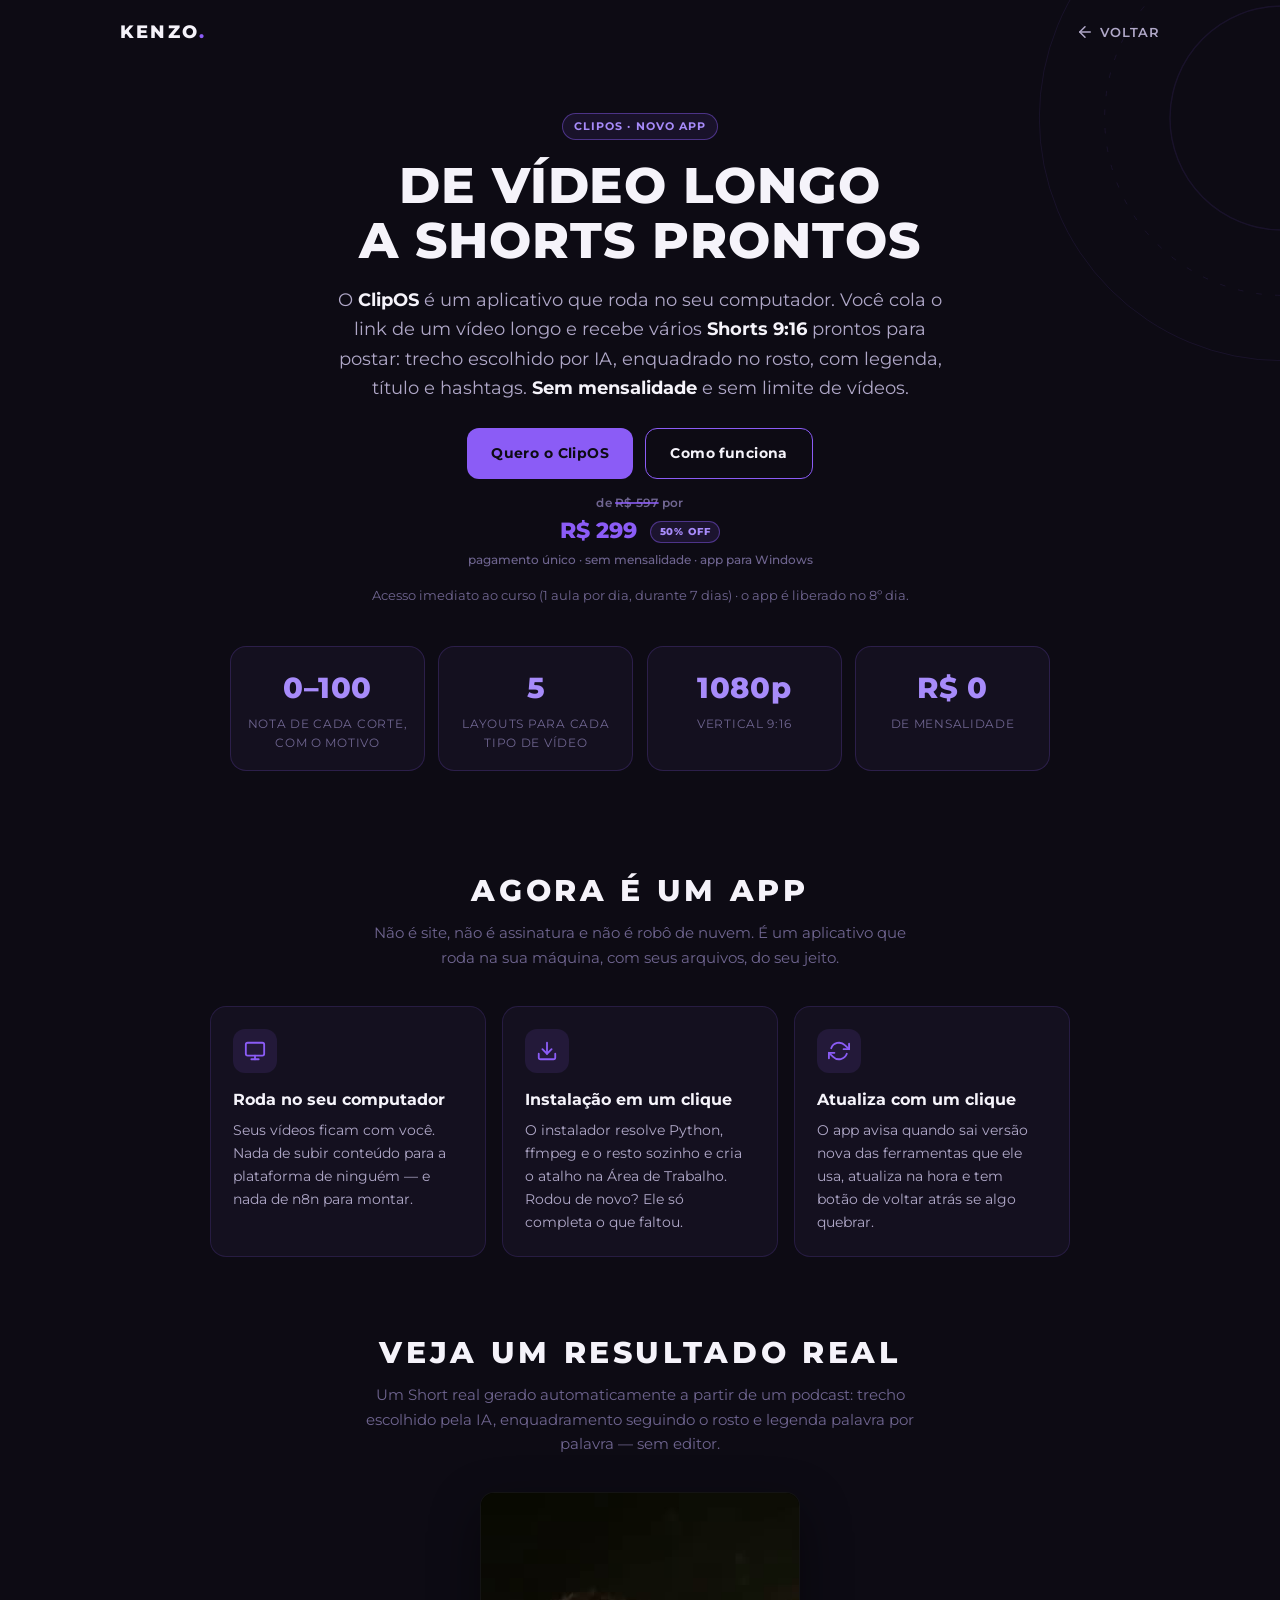
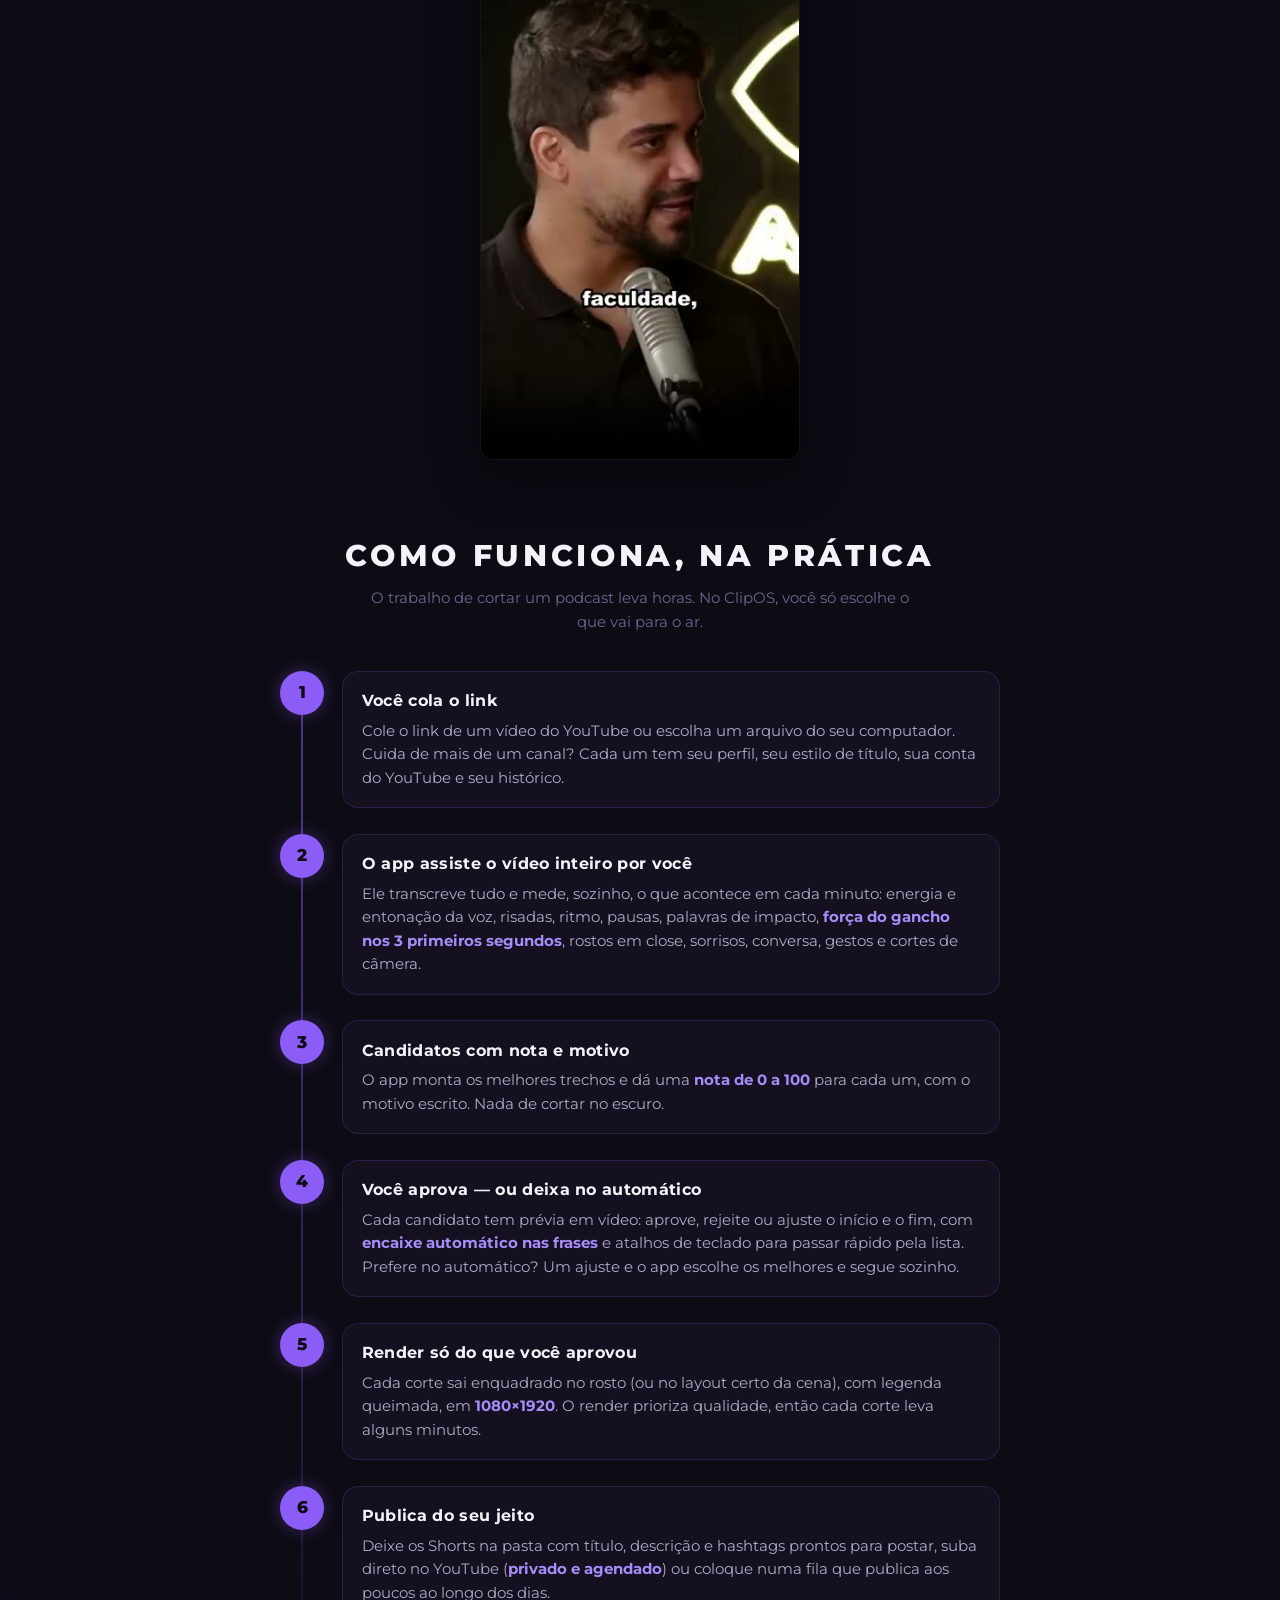
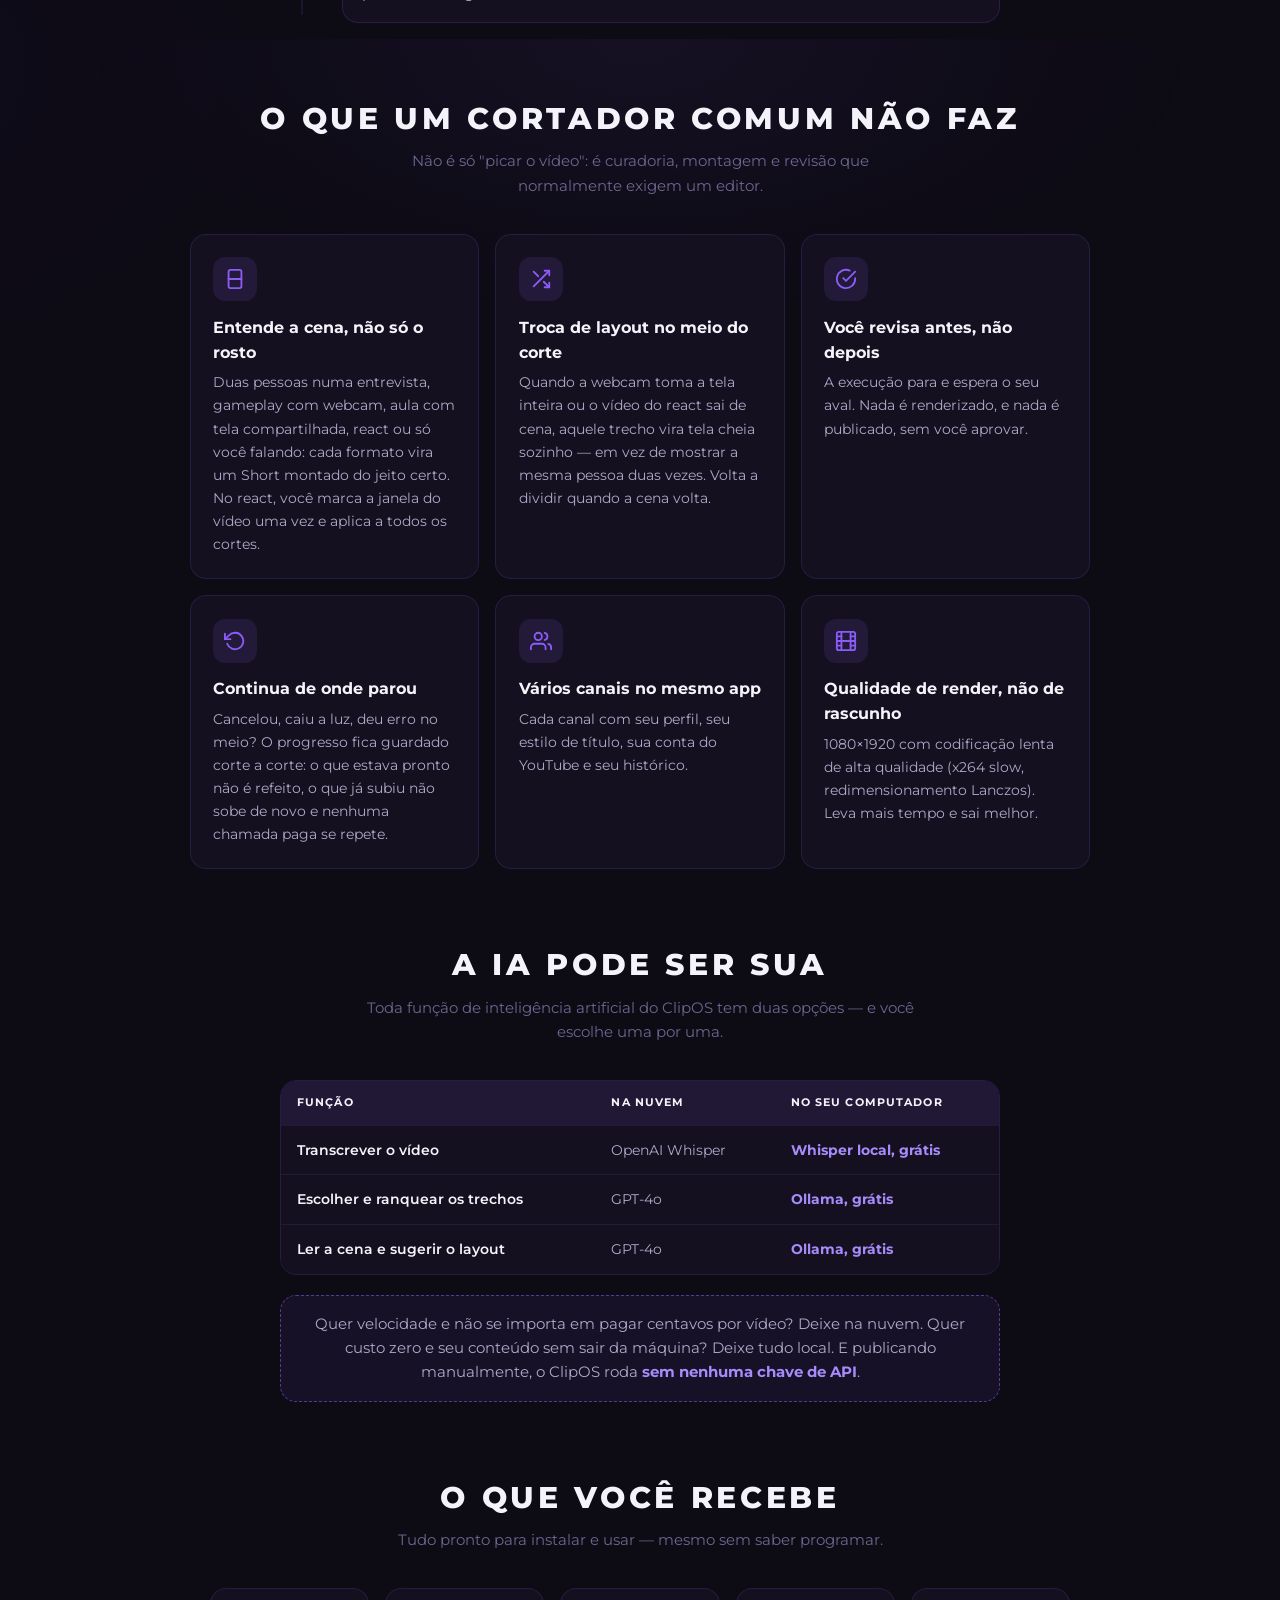
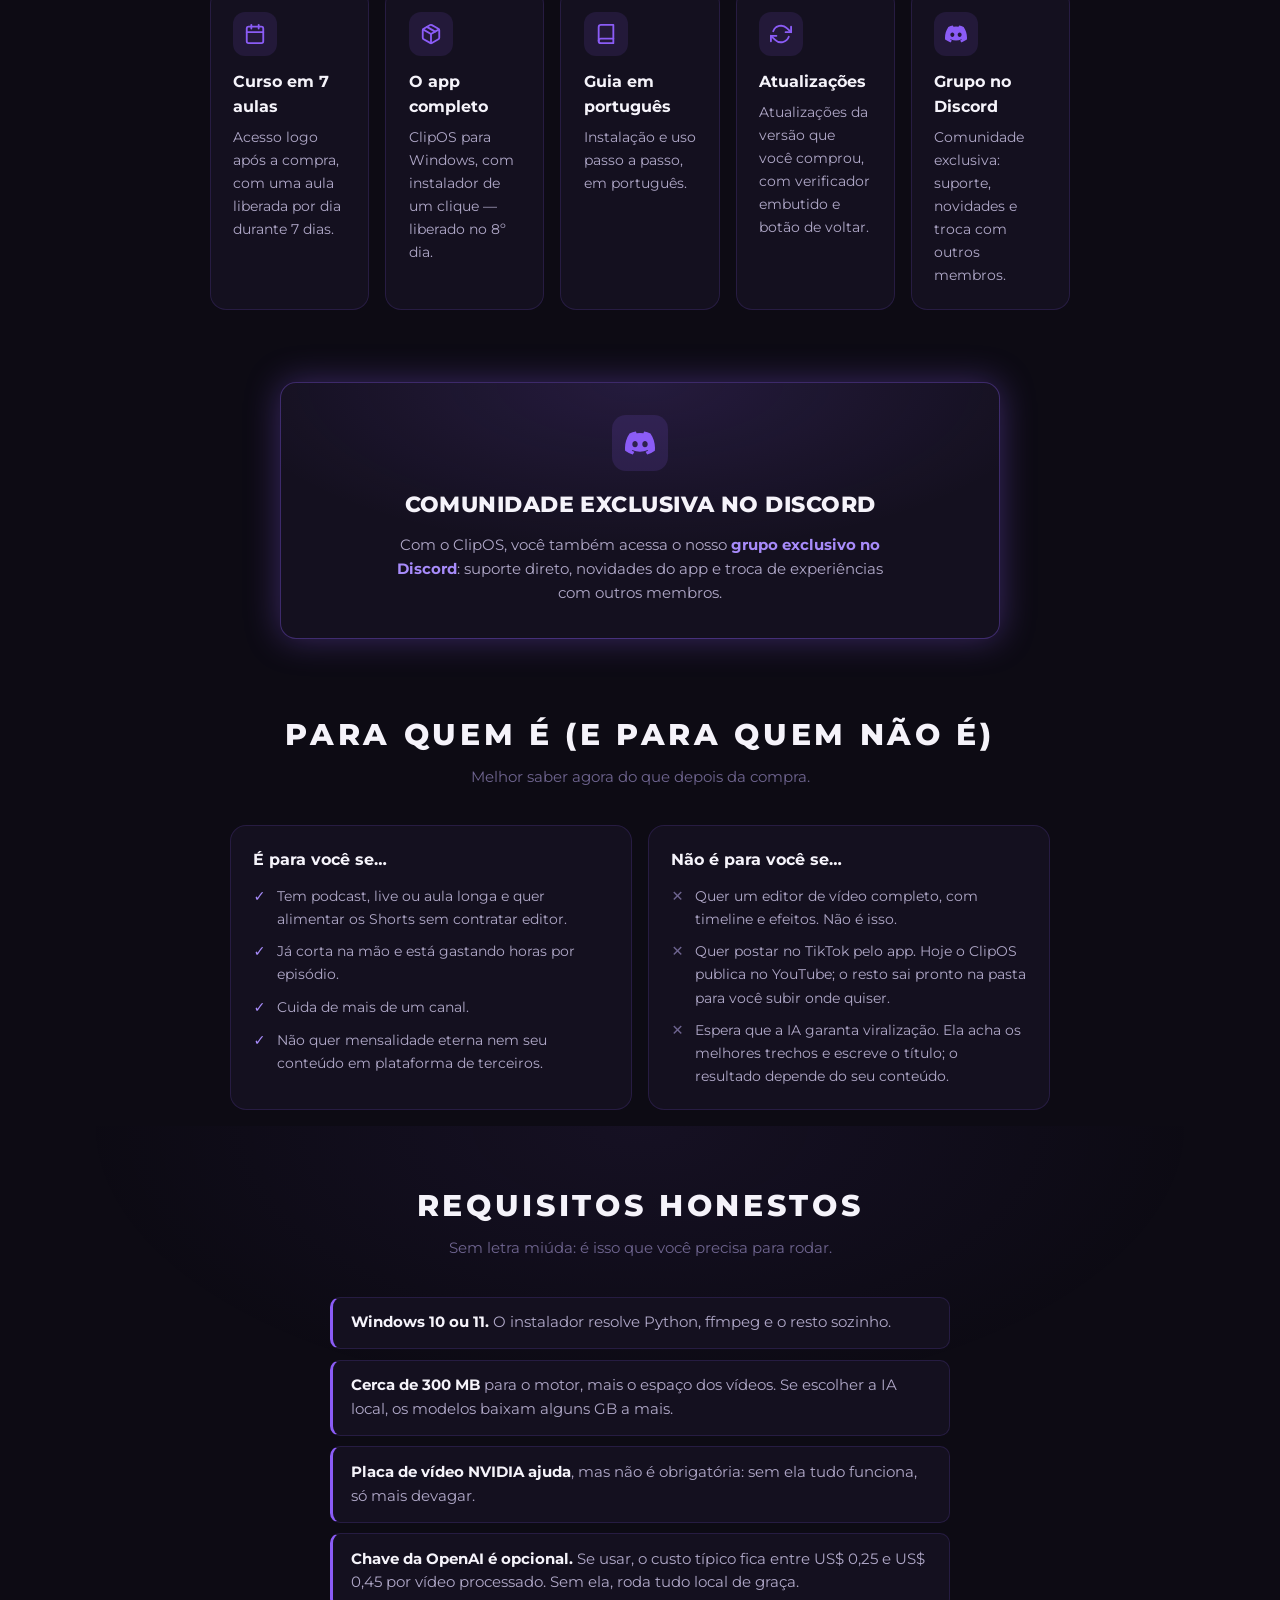
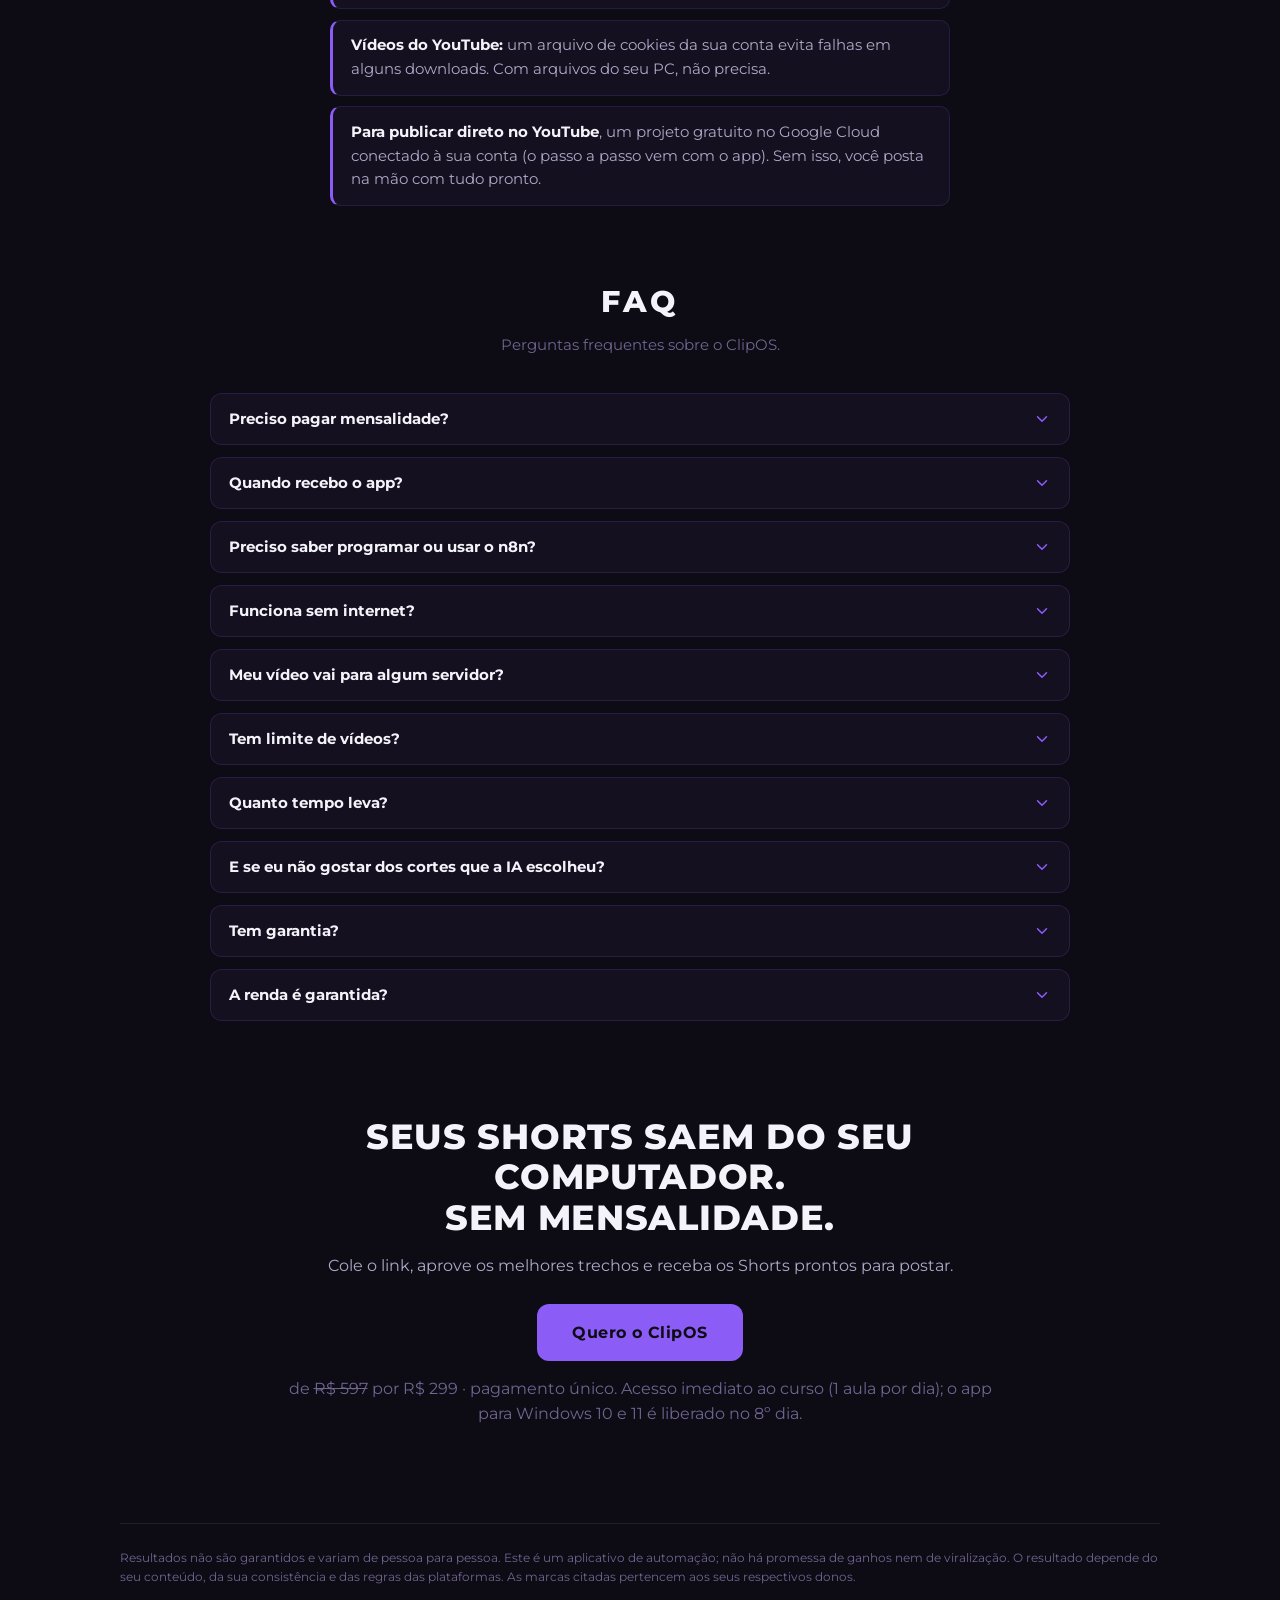
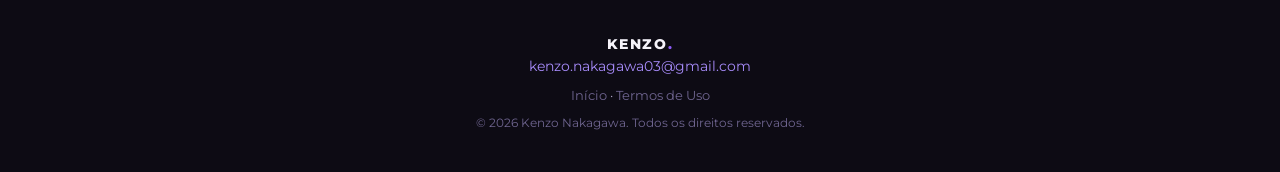
==== commit 602cfc87: "Apps: nota de entrega (curso 1 aula/dia por 7 dias + app no 8o dia) de volta antes da compra; home s" ====
--- a/automacao-de-cortes.html
+++ b/automacao-de-cortes.html
@@ -63,7 +63,7 @@
         <a class="btn btn-ghost" href="#como-funciona">Como funciona</a>
       </div>
       <p class="v-price"><span class="price-was">de <s>R$ 597</s> por</span>R$ 299 <span class="price-off">50% OFF</span><span class="v-price-note">pagamento único · sem mensalidade · app para Windows</span></p>
-      <p class="v-cta-note">Você aprova cada corte antes de renderizar · IA na nuvem ou 100% no seu PC.</p>
+      <p class="v-cta-note">Acesso imediato ao curso (1 aula por dia, durante 7 dias) · o app é liberado no 8º dia.</p>
 
       <div class="v-stats">
         <div class="v-stat"><span class="v-stat-num">0–100</span><span class="v-stat-label">nota de cada corte, com o motivo</span></div>
@@ -238,9 +238,14 @@
 
       <div class="v-grid v-grid-4">
         <div class="v-deliver">
+          <div class="v-feature-ic" aria-hidden="true"><svg viewBox="0 0 24 24" fill="none" stroke="currentColor" stroke-width="2" stroke-linecap="round" stroke-linejoin="round"><rect x="3" y="4" width="18" height="18" rx="2"/><line x1="16" y1="2" x2="16" y2="6"/><line x1="8" y1="2" x2="8" y2="6"/><line x1="3" y1="10" x2="21" y2="10"/></svg></div>
+          <h3>Curso em 7 aulas</h3>
+          <p>Acesso logo após a compra, com uma aula liberada por dia durante 7 dias.</p>
+        </div>
+        <div class="v-deliver">
           <div class="v-feature-ic" aria-hidden="true"><svg viewBox="0 0 24 24" fill="none" stroke="currentColor" stroke-width="2" stroke-linecap="round" stroke-linejoin="round"><line x1="16.5" y1="9.4" x2="7.5" y2="4.21"/><path d="M21 16V8a2 2 0 0 0-1-1.73l-7-4a2 2 0 0 0-2 0l-7 4A2 2 0 0 0 3 8v8a2 2 0 0 0 1 1.73l7 4a2 2 0 0 0 2 0l7-4A2 2 0 0 0 21 16z"/><polyline points="3.27 6.96 12 12.01 20.73 6.96"/><line x1="12" y1="22.08" x2="12" y2="12"/></svg></div>
           <h3>O app completo</h3>
-          <p>ClipOS para Windows, com instalador de um clique.</p>
+          <p>ClipOS para Windows, com instalador de um clique — liberado no 8º dia.</p>
         </div>
         <div class="v-deliver">
           <div class="v-feature-ic" aria-hidden="true"><svg viewBox="0 0 24 24" fill="none" stroke="currentColor" stroke-width="2" stroke-linecap="round" stroke-linejoin="round"><path d="M4 19.5A2.5 2.5 0 0 1 6.5 17H20"/><path d="M6.5 2H20v20H6.5A2.5 2.5 0 0 1 4 19.5v-15A2.5 2.5 0 0 1 6.5 2z"/></svg></div>
@@ -331,6 +336,13 @@
         </div>
         <div class="faq-item">
           <button class="faq-question" aria-expanded="false">
+            <span>Quando recebo o app?</span>
+            <svg class="faq-chevron" viewBox="0 0 24 24" fill="none" stroke="currentColor" stroke-width="2" stroke-linecap="round" stroke-linejoin="round" aria-hidden="true"><polyline points="6 9 12 15 18 9"/></svg>
+          </button>
+          <div class="faq-answer"><p>No 8º dia. Logo após a compra você acessa o curso, com 1 aula liberada por dia durante 7 dias; o app é liberado pela Kiwify no 8º dia.</p></div>
+        </div>
+        <div class="faq-item">
+          <button class="faq-question" aria-expanded="false">
             <span>Preciso saber programar ou usar o n8n?</span>
             <svg class="faq-chevron" viewBox="0 0 24 24" fill="none" stroke="currentColor" stroke-width="2" stroke-linecap="round" stroke-linejoin="round" aria-hidden="true"><polyline points="6 9 12 15 18 9"/></svg>
           </button>
@@ -393,7 +405,7 @@
       <h2>Seus Shorts saem do seu computador.<br>Sem mensalidade.</h2>
       <p>Cole o link, aprove os melhores trechos e receba os Shorts prontos para postar.</p>
       <a class="btn btn-primary btn-lg" href="https://pay.kiwify.com.br/1YQ9fto" target="_blank" rel="noopener">Quero o ClipOS</a>
-      <p class="v-cta-note">de <s>R$ 597</s> por R$ 299 · pagamento único · app para Windows 10 e 11.</p>
+      <p class="v-cta-note">de <s>R$ 597</s> por R$ 299 · pagamento único. Acesso imediato ao curso (1 aula por dia); o app para Windows 10 e 11 é liberado no 8º dia.</p>
     </section>
 
     <section class="disclaimer">
--- a/styles.css
+++ b/styles.css
@@ -1034,9 +1034,11 @@
 .home .footer-line a:hover { color: var(--accent-soft); }
 .home .footer-brand-inline { color: var(--text); font-weight: 800; letter-spacing: 0.1em; }
 
-/* Telas mais baixas (notebook 1366×768 etc.): os bullets saem para o painel
-   caber na dobra — o essencial (título, descrição, preço, CTA) fica */
-@media (max-height: 929px) {
+/* Abaixo de 1000px de altura os bullets saem para o card caber na dobra — o
+   essencial (título, descrição, preço, CTA) fica. O limite é medido pelo card
+   MAIS ALTO do carrossel (a altura do trilho é a dele): card novo ou bullet que
+   quebra linha pede nova medição em 990–1000px. */
+@media (max-height: 999px) {
   .home .panel-bullets { display: none; }
 }
 
@@ -1049,7 +1051,13 @@
   .home .tile { width: clamp(56px, 16vw, 88px); }
   .home .panels { padding-block: 0.25rem; }
   .home .panel-content { padding-top: 0.85rem; padding-bottom: 0.85rem; gap: 0.45rem; }
-  .home .panel-desc { font-size: 0.8rem; }
+  .home .panel-desc {
+    font-size: 0.8rem;
+    display: -webkit-box;
+    -webkit-line-clamp: 3;
+    -webkit-box-orient: vertical;
+    overflow: hidden;
+  }
   .home .car-dots { padding: 0.25rem 0 0; }
   .home .disclaimer p { font-size: 0.56rem; }
 }
